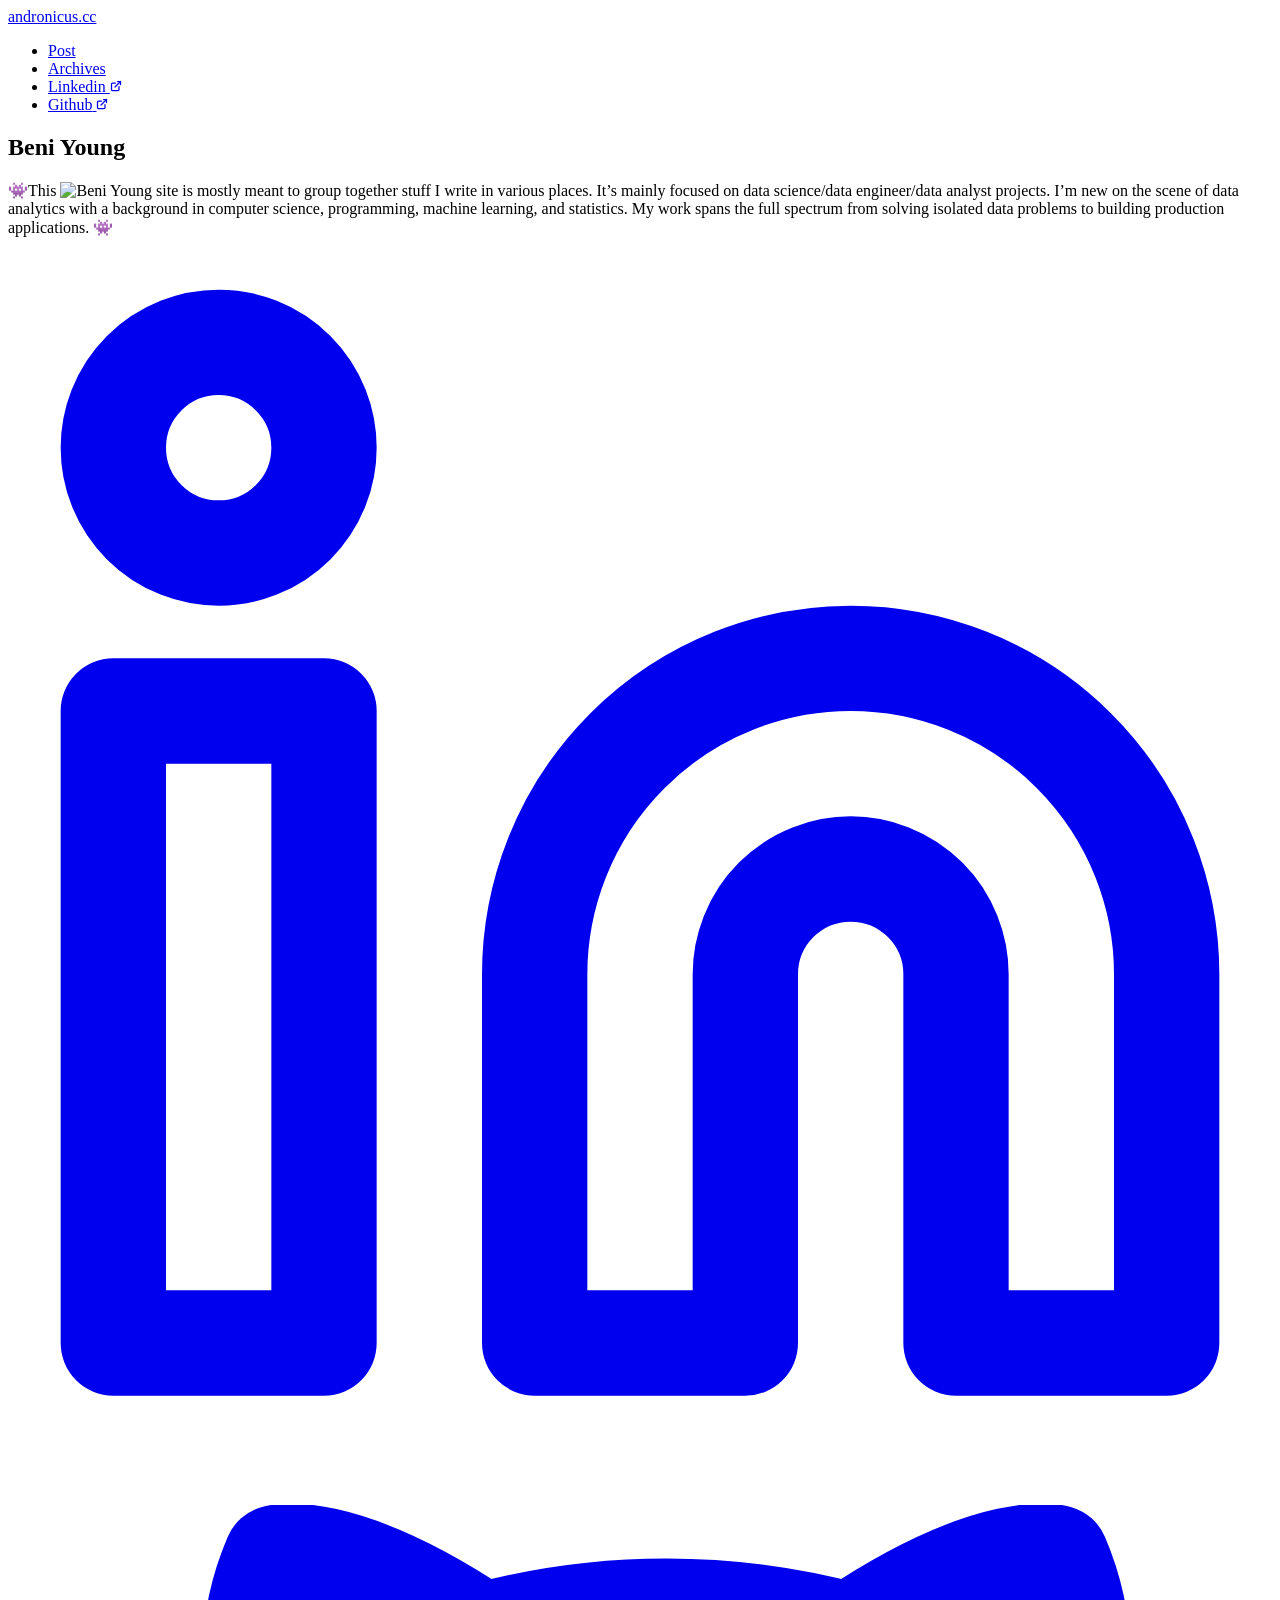
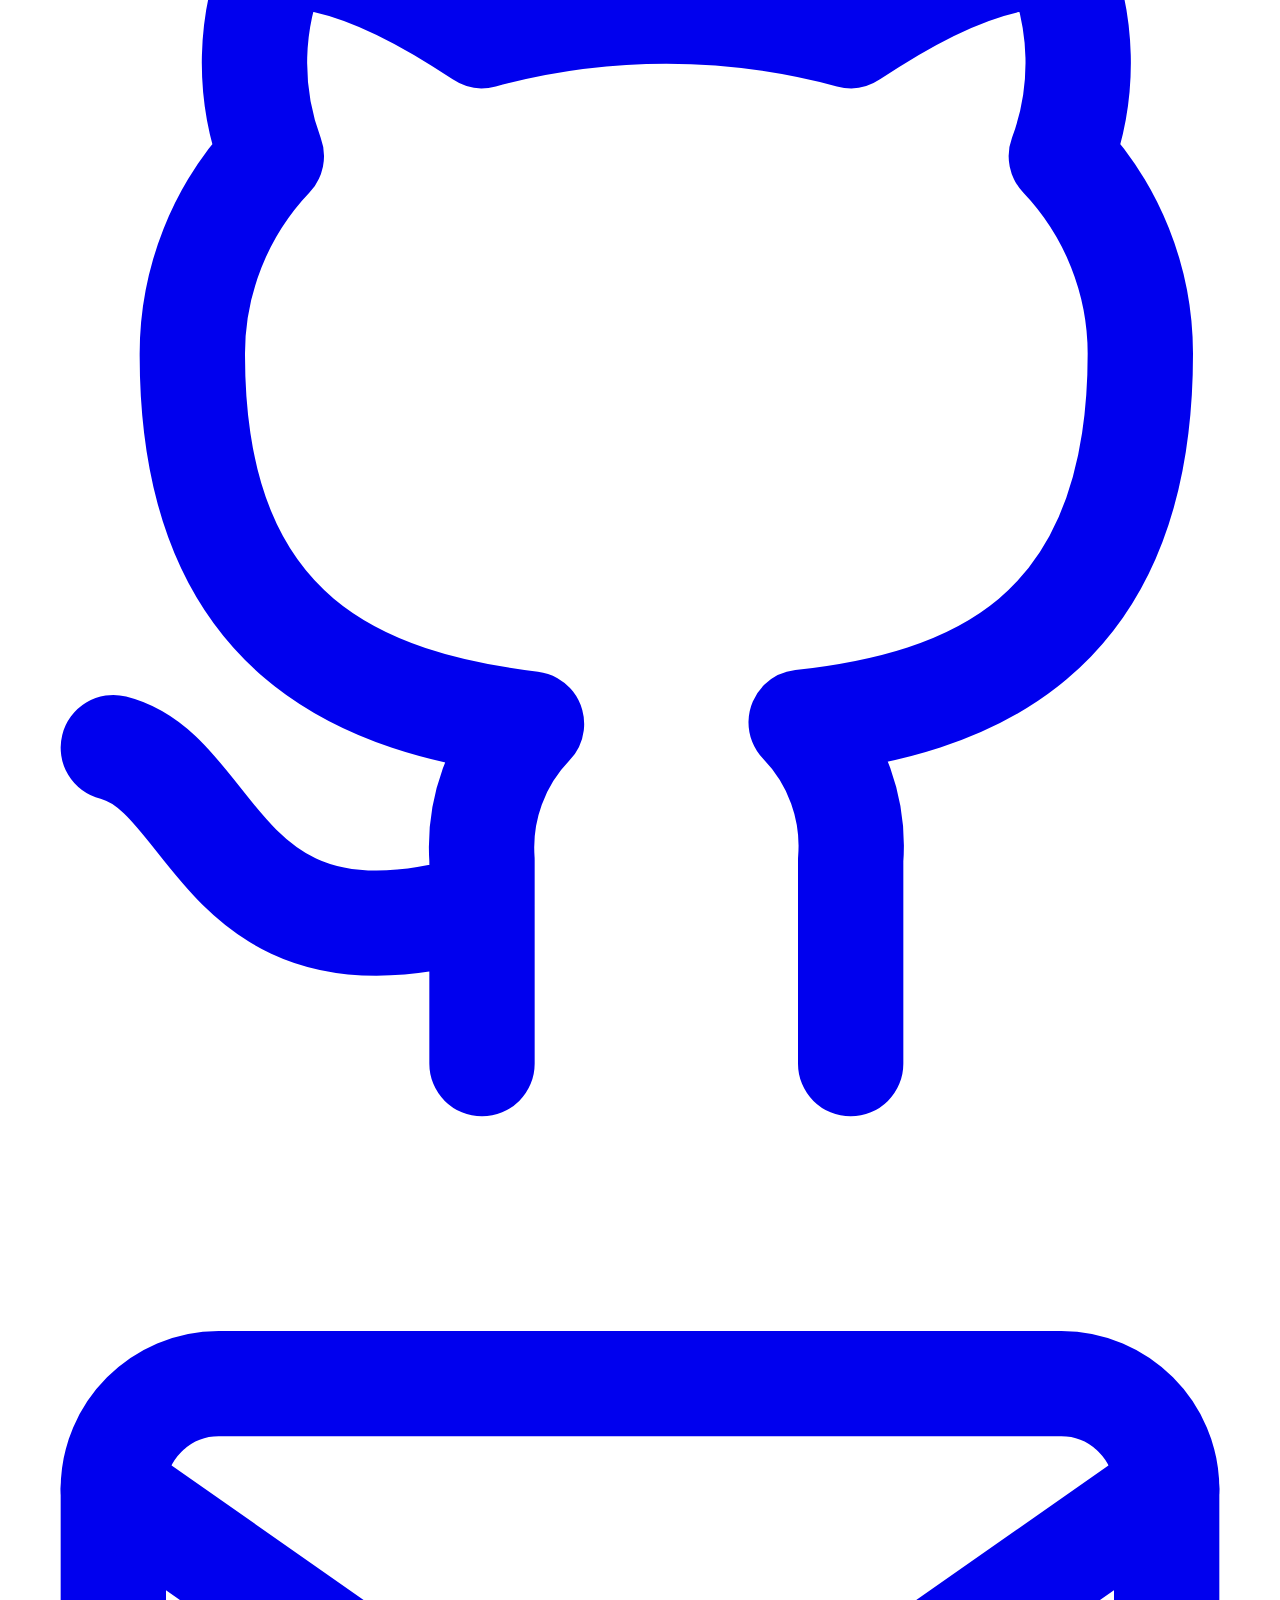
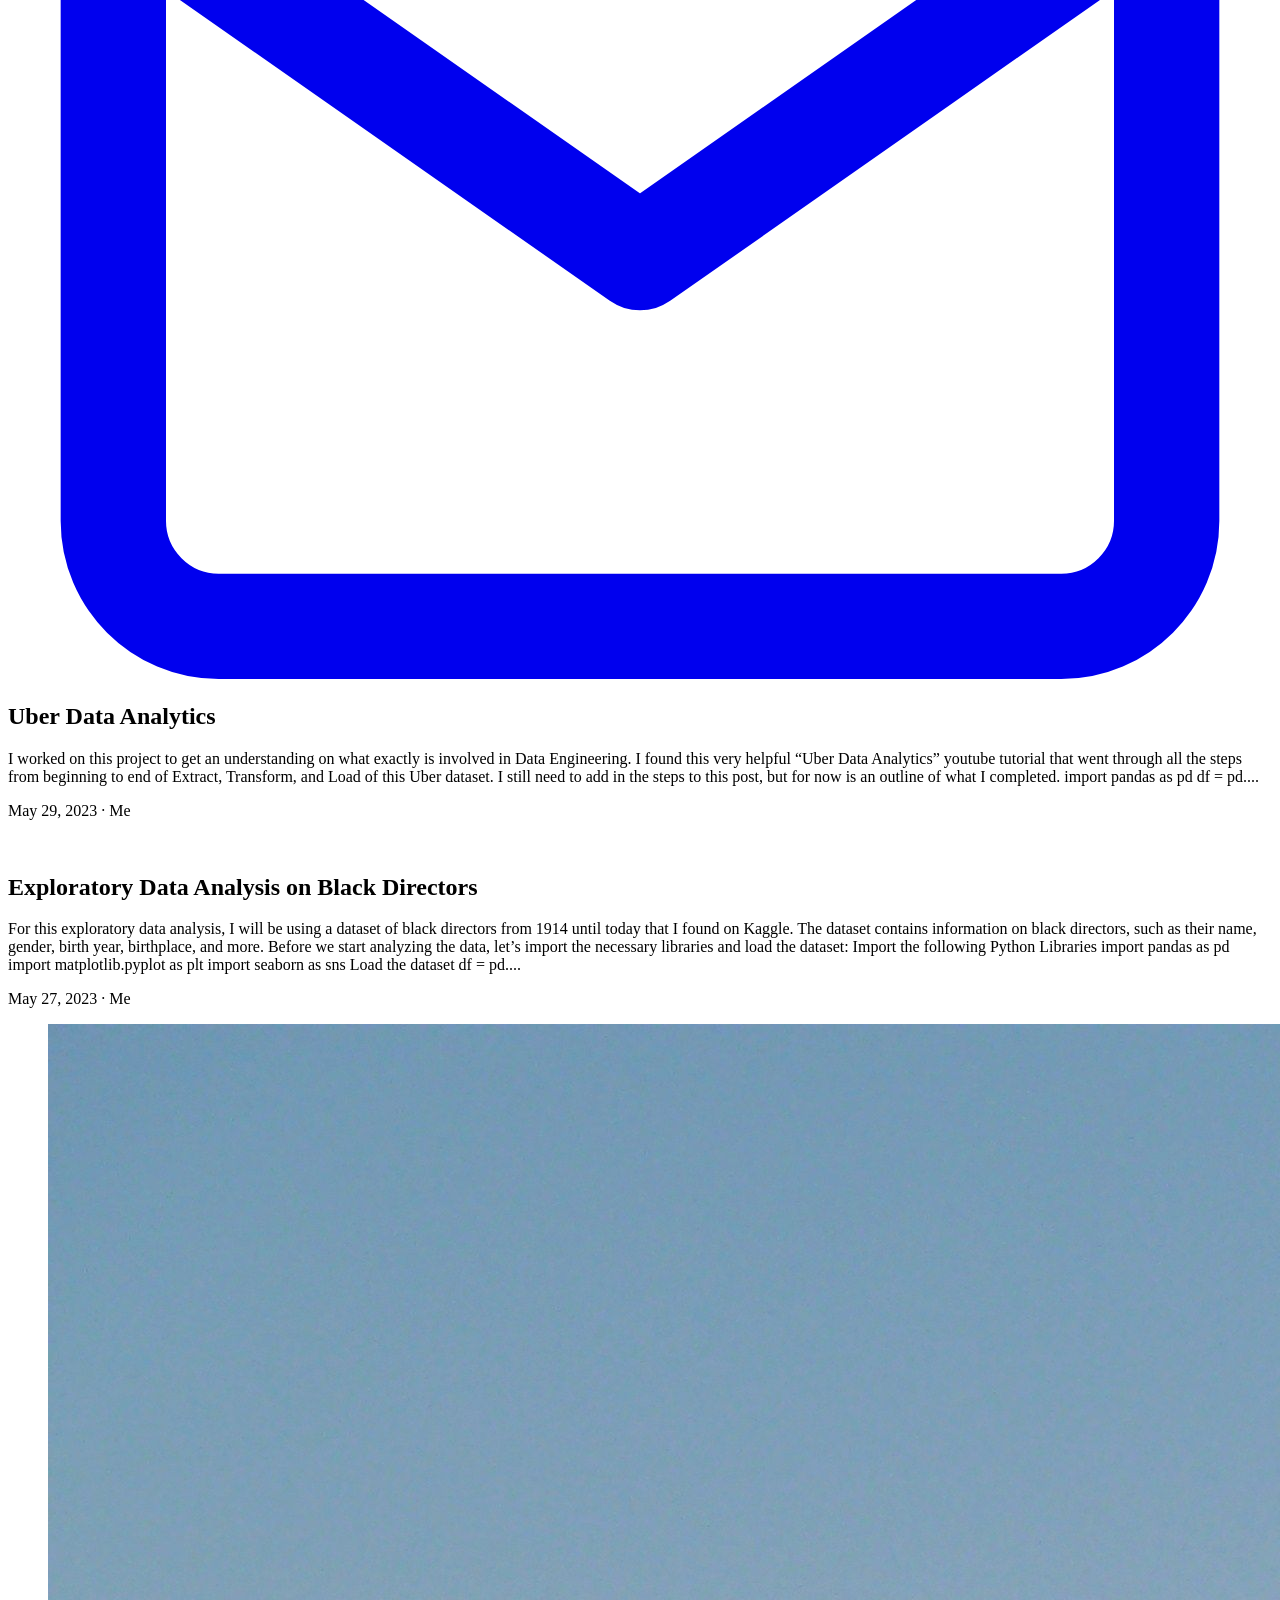
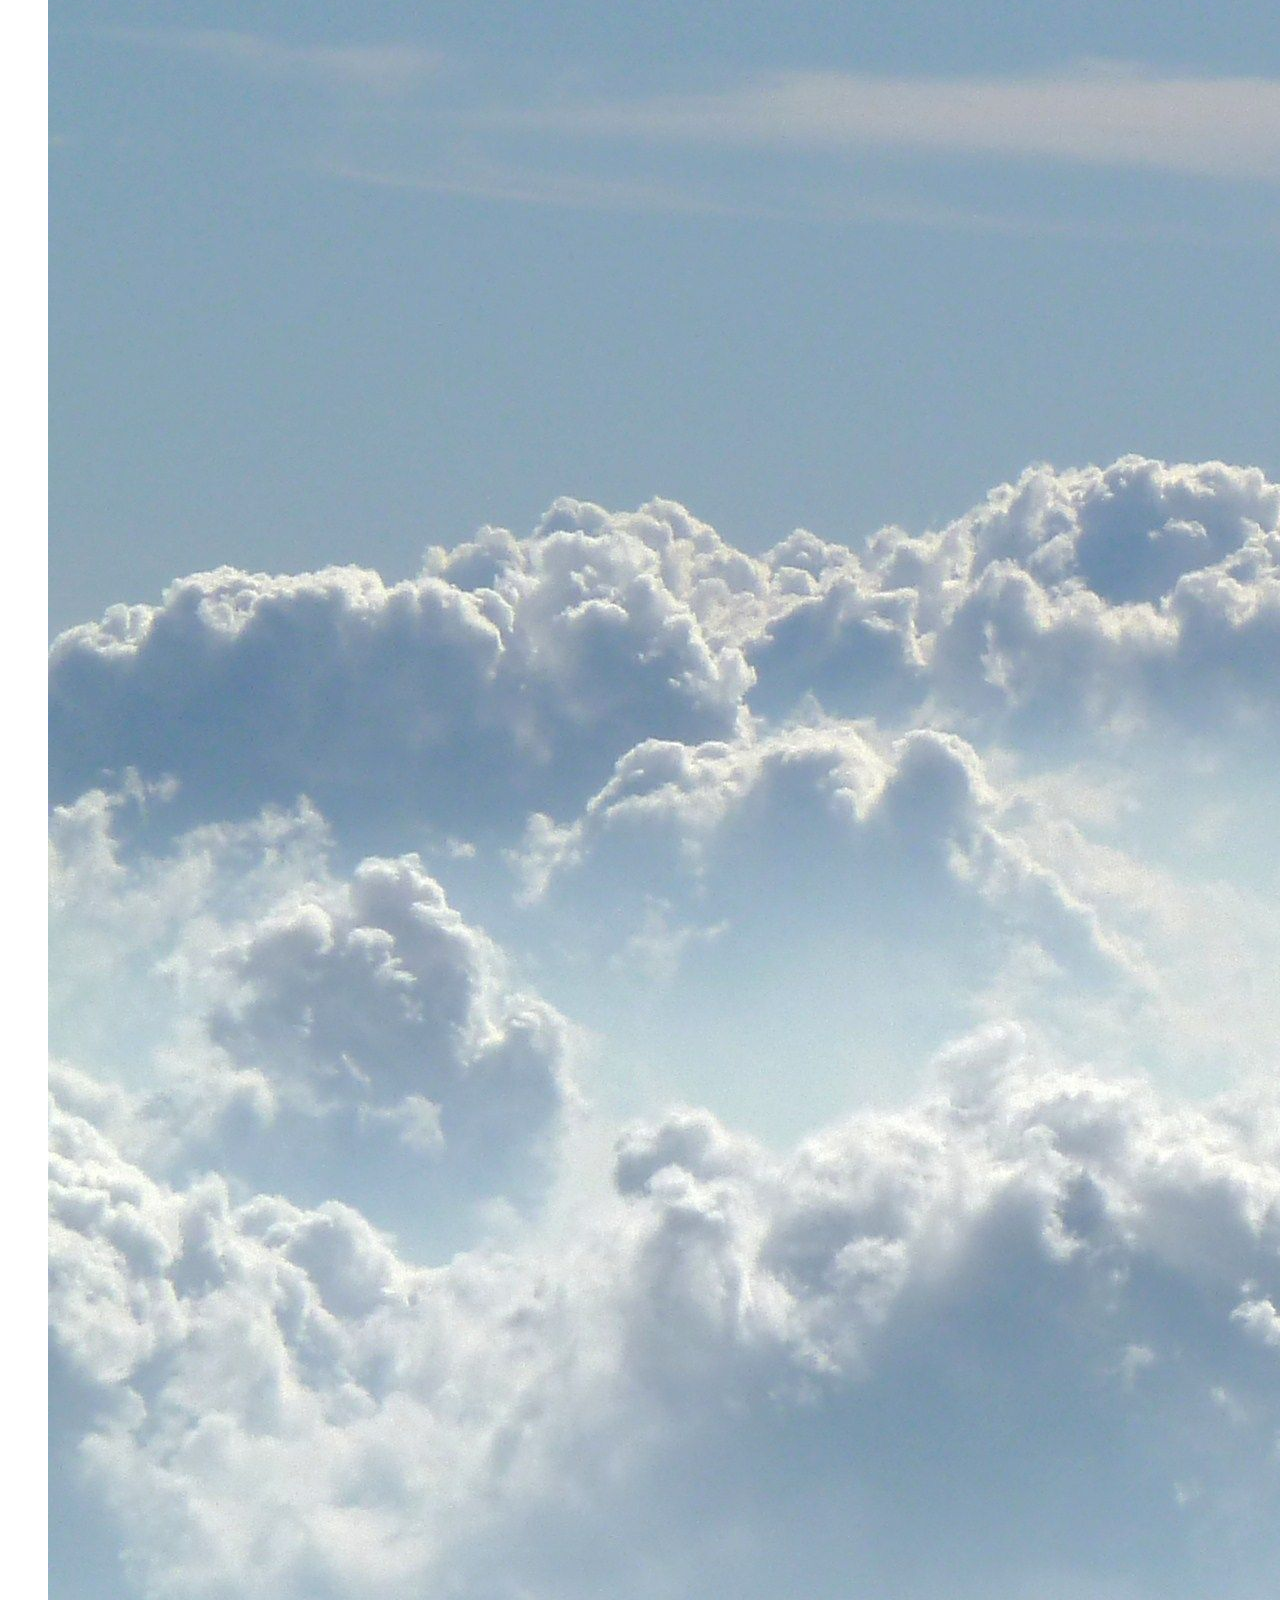
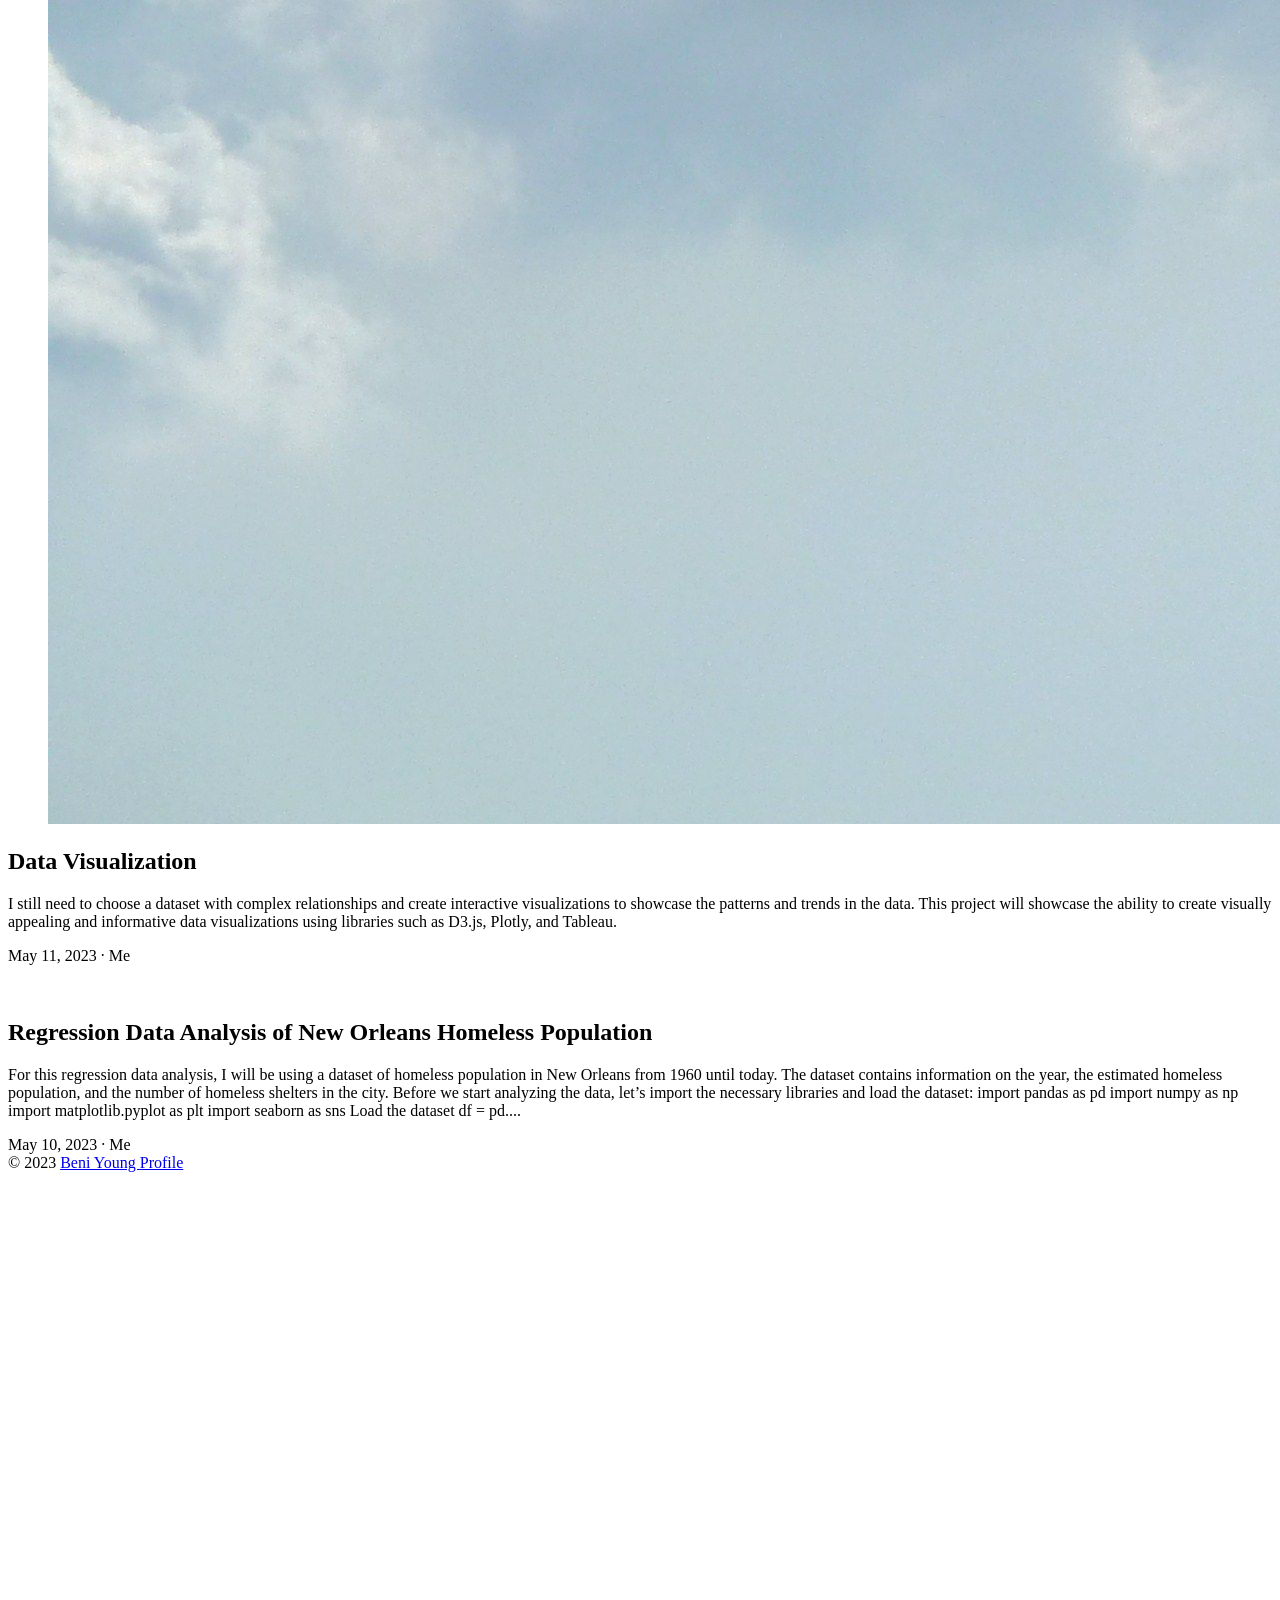
==== index.html @ 05f5d6a7 "Add files via upload" ====
<!doctype html><html lang=en dir=auto><head><meta name=generator content="Hugo 0.111.3"><meta charset=utf-8><meta http-equiv=x-ua-compatible content="IE=edge"><meta name=viewport content="width=device-width,initial-scale=1,shrink-to-fit=no"><meta name=robots content="index, follow"><title>Beni Young Profile</title><meta name=keywords content="Blog,Portfolio,Data Analytics,Data Engineer,Data Scientist"><meta name=description content="Beni Young Data Analyst Profile"><meta name=author content="Me"><link rel=canonical href=https://beni-young.github.io/Portfolio/><meta name=google-site-verification content="XYZabc"><meta name=yandex-verification content="XYZabc"><meta name=msvalidate.01 content="XYZabc"><link crossorigin=anonymous href=/Portfolio/assets/css/stylesheet.186a7cc9223a728f25d8508c6ff10093c719383ba5f3cd3db9652d49d533005c.css integrity="sha256-GGp8ySI6co8l2FCMb/EAk8cZODul8809uWUtSdUzAFw=" rel="preload stylesheet" as=style><link rel=icon href=https://beni-young.github.io/Portfolio/%3Clink%20/%20abs%20url%3E><link rel=icon type=image/png sizes=16x16 href=https://beni-young.github.io/Portfolio/%3Clink%20/%20abs%20url%3E><link rel=icon type=image/png sizes=32x32 href=https://beni-young.github.io/Portfolio/%3Clink%20/%20abs%20url%3E><link rel=apple-touch-icon href=https://beni-young.github.io/Portfolio/%3Clink%20/%20abs%20url%3E><link rel=mask-icon href=https://beni-young.github.io/Portfolio/%3Clink%20/%20abs%20url%3E><meta name=theme-color content="#2e2e33"><meta name=msapplication-TileColor content="#2e2e33"><link rel=alternate type=application/rss+xml href=https://beni-young.github.io/Portfolio/index.xml><noscript><style>#theme-toggle,.top-link{display:none}</style><style>@media(prefers-color-scheme:dark){:root{--theme:rgb(29, 30, 32);--entry:rgb(46, 46, 51);--primary:rgb(218, 218, 219);--secondary:rgb(155, 156, 157);--tertiary:rgb(65, 66, 68);--content:rgb(196, 196, 197);--hljs-bg:rgb(46, 46, 51);--code-bg:rgb(55, 56, 62);--border:rgb(51, 51, 51)}.list{background:var(--theme)}.list:not(.dark)::-webkit-scrollbar-track{background:0 0}.list:not(.dark)::-webkit-scrollbar-thumb{border-color:var(--theme)}}</style></noscript><script type=application/javascript>var doNotTrack=!1;doNotTrack||(function(e,t,n,s,o,i,a){e.GoogleAnalyticsObject=o,e[o]=e[o]||function(){(e[o].q=e[o].q||[]).push(arguments)},e[o].l=1*new Date,i=t.createElement(n),a=t.getElementsByTagName(n)[0],i.async=1,i.src=s,a.parentNode.insertBefore(i,a)}(window,document,"script","https://www.google-analytics.com/analytics.js","ga"),ga("create","UA-123-45","auto"),ga("send","pageview"))</script><meta property="og:title" content="Beni Young Profile"><meta property="og:description" content="Beni Young Data Analyst Profile"><meta property="og:type" content="website"><meta property="og:url" content="https://beni-young.github.io/Portfolio/"><meta property="og:image" content="https://beni-young.github.io/Portfolio/static/images/5095904.jpg"><meta property="og:site_name" content="Beni Young Profile"><meta name=twitter:card content="summary_large_image"><meta name=twitter:image content="https://beni-young.github.io/Portfolio/static/images/5095904.jpg"><meta name=twitter:title content="Beni Young Profile"><meta name=twitter:description content="Beni Young Data Analyst Profile"><script type=application/ld+json>{"@context":"https://schema.org","@type":"Organization","name":"Beni Young Profile","url":"https://beni-young.github.io/Portfolio/","description":"Beni Young Data Analyst Profile","thumbnailUrl":"https://beni-young.github.io/Portfolio/%3Clink%20/%20abs%20url%3E","sameAs":["https://www.linkedin.com/in/beni-young-0531a3235/","https://github.com/beni-young","mailto:beni.young [at] gmail.com"]}</script></head><body class=list id=top><script>window.matchMedia("(prefers-color-scheme: dark)").matches&&document.body.classList.add("dark")</script><header class=header><nav class=nav><div class=logo><a href=https://beni-young.github.io/Portfolio/ accesskey=h title="andronicus.cc (Alt + H)"><img src=https://beni-young.github.io/apple-touch-icon.png alt aria-label=logo height=35>andronicus.cc</a><div class=logo-switches></div></div><ul id=menu><li><a href=https://beni-young.github.io/Portfolio/posts/ title=Post><span>Post</span></a></li><li><a href=https://beni-young.github.io/Portfolio/archives/ title=Archives><span>Archives</span></a></li><li><a href=https://www.linkedin.com/in/beni-young-0531a3235/ title=Linkedin><span>Linkedin</span>&nbsp;<svg fill="none" shape-rendering="geometricPrecision" stroke="currentcolor" stroke-linecap="round" stroke-linejoin="round" stroke-width="2.5" viewBox="0 0 24 24" height="12" width="12"><path d="M18 13v6a2 2 0 01-2 2H5a2 2 0 01-2-2V8a2 2 0 012-2h6"/><path d="M15 3h6v6"/><path d="M10 14 21 3"/></svg></a></li><li><a href=https://github.com/beni-young title=Github><span>Github</span>&nbsp;<svg fill="none" shape-rendering="geometricPrecision" stroke="currentcolor" stroke-linecap="round" stroke-linejoin="round" stroke-width="2.5" viewBox="0 0 24 24" height="12" width="12"><path d="M18 13v6a2 2 0 01-2 2H5a2 2 0 01-2-2V8a2 2 0 012-2h6"/><path d="M15 3h6v6"/><path d="M10 14 21 3"/></svg></a></li></ul></nav></header><main class=main><article class="first-entry home-info"><header class=entry-header><h1>Beni Young</h1></header><div class=entry-content>👾This <img loading=lazy src=/.../images/tinywow_remove_bg_1358085.png#floatleft alt="Beni Young">
site is mostly meant to group together stuff I write in various places. It’s mainly focused on data science/data engineer/data analyst projects. I’m new on the scene of data analytics with a background in computer science, programming, machine learning, and statistics. My work spans the full spectrum from solving isolated data problems to building production applications. 👾</div><footer class=entry-footer><div class=social-icons><a href=https://www.linkedin.com/in/beni-young-0531a3235/ target=_blank rel="noopener noreferrer me" title=Linkedin><svg xmlns="http://www.w3.org/2000/svg" viewBox="0 0 24 24" fill="none" stroke="currentcolor" stroke-width="2" stroke-linecap="round" stroke-linejoin="round"><path d="M16 8a6 6 0 016 6v7h-4v-7a2 2 0 00-2-2 2 2 0 00-2 2v7h-4v-7a6 6 0 016-6z"/><rect x="2" y="9" width="4" height="12"/><circle cx="4" cy="4" r="2"/></svg></a><a href=https://github.com/beni-young target=_blank rel="noopener noreferrer me" title=Github><svg xmlns="http://www.w3.org/2000/svg" viewBox="0 0 24 24" fill="none" stroke="currentcolor" stroke-width="2" stroke-linecap="round" stroke-linejoin="round"><path d="M9 19c-5 1.5-5-2.5-7-3m14 6v-3.87a3.37 3.37.0 00-.94-2.61c3.14-.35 6.44-1.54 6.44-7A5.44 5.44.0 0020 4.77 5.07 5.07.0 0019.91 1S18.73.65 16 2.48a13.38 13.38.0 00-7 0C6.27.65 5.09 1 5.09 1A5.07 5.07.0 005 4.77 5.44 5.44.0 003.5 8.55c0 5.42 3.3 6.61 6.44 7A3.37 3.37.0 009 18.13V22"/></svg></a><a href=mailto:beni.young%20[at]%20gmail.com target=_blank rel="noopener noreferrer me" title=Email><svg xmlns="http://www.w3.org/2000/svg" viewBox="0 0 24 21" fill="none" stroke="currentcolor" stroke-width="2" stroke-linecap="round" stroke-linejoin="round"><path d="M4 4h16c1.1.0 2 .9 2 2v12c0 1.1-.9 2-2 2H4c-1.1.0-2-.9-2-2V6c0-1.1.9-2 2-2z"/><polyline points="22,6 12,13 2,6"/></svg></a></div></footer></article><article class=post-entry><header class=entry-header><h2>Uber Data Analytics</h2></header><div class=entry-content><p>I worked on this project to get an understanding on what exactly is involved in Data Engineering. I found this very helpful “Uber Data Analytics” youtube tutorial that went through all the steps from beginning to end of Extract, Transform, and Load of this Uber dataset. I still need to add in the steps to this post, but for now is an outline of what I completed.
import pandas as pd df = pd....</p></div><footer class=entry-footer><span title='2023-05-29 11:58:08 -0400 -0400'>May 29, 2023</span>&nbsp;·&nbsp;Me</footer><a class=entry-link aria-label="post link to Uber Data Analytics" href=https://beni-young.github.io/Portfolio/posts/uber-data-analytics/></a></article><article class=post-entry><figure class=entry-cover><img loading=lazy src=https://beni-young.github.io/Portfolio/images/5AAZ56276FF3ZOBLEAVA4DA6PQ.webp alt></figure><header class=entry-header><h2>Exploratory Data Analysis on Black Directors</h2></header><div class=entry-content><p>For this exploratory data analysis, I will be using a dataset of black directors from 1914 until today that I found on Kaggle. The dataset contains information on black directors, such as their name, gender, birth year, birthplace, and more. Before we start analyzing the data, let’s import the necessary libraries and load the dataset:
Import the following Python Libraries import pandas as pd import matplotlib.pyplot as plt import seaborn as sns Load the dataset df = pd....</p></div><footer class=entry-footer><span title='2023-05-27 10:58:08 -0400 -0400'>May 27, 2023</span>&nbsp;·&nbsp;Me</footer><a class=entry-link aria-label="post link to Exploratory Data Analysis on Black Directors" href=https://beni-young.github.io/Portfolio/posts/project-1/></a></article><article class=post-entry><figure class=entry-cover><img loading=lazy src=https://beni-young.github.io/images/clouds_h3.jpg alt></figure><header class=entry-header><h2>Data Visualization</h2></header><div class=entry-content><p>I still need to choose a dataset with complex relationships and create interactive visualizations to showcase the patterns and trends in the data. This project will showcase the ability to create visually appealing and informative data visualizations using libraries such as D3.js, Plotly, and Tableau.</p></div><footer class=entry-footer><span title='2023-05-11 11:13:32 -0400 -0400'>May 11, 2023</span>&nbsp;·&nbsp;Me</footer><a class=entry-link aria-label="post link to Data Visualization" href=https://beni-young.github.io/Portfolio/posts/project-3/></a></article><article class=post-entry><figure class=entry-cover><img loading=lazy src=https://beni-young.github.io/Portfolio/images/22158864631_8f5ec40372_k.jpg alt></figure><header class=entry-header><h2>Regression Data Analysis of New Orleans Homeless Population</h2></header><div class=entry-content><p>For this regression data analysis, I will be using a dataset of homeless population in New Orleans from 1960 until today. The dataset contains information on the year, the estimated homeless population, and the number of homeless shelters in the city. Before we start analyzing the data, let’s import the necessary libraries and load the dataset:
import pandas as pd import numpy as np import matplotlib.pyplot as plt import seaborn as sns Load the dataset df = pd....</p></div><footer class=entry-footer><span title='2023-05-10 11:00:59 -0400 -0400'>May 10, 2023</span>&nbsp;·&nbsp;Me</footer><a class=entry-link aria-label="post link to Regression Data Analysis of New Orleans Homeless Population" href=https://beni-young.github.io/Portfolio/posts/project-2/></a></article></main><footer class=footer><span>&copy; 2023 <a href=https://beni-young.github.io/Portfolio/>Beni Young Profile</a></span></footer><a href=#top aria-label="go to top" title="Go to Top (Alt + G)" class=top-link id=top-link accesskey=g><svg xmlns="http://www.w3.org/2000/svg" viewBox="0 0 12 6" fill="currentcolor"><path d="M12 6H0l6-6z"/></svg></a><script>let menu=document.getElementById("menu");menu&&(menu.scrollLeft=localStorage.getItem("menu-scroll-position"),menu.onscroll=function(){localStorage.setItem("menu-scroll-position",menu.scrollLeft)}),document.querySelectorAll('a[href^="#"]').forEach(e=>{e.addEventListener("click",function(e){e.preventDefault();var t=this.getAttribute("href").substr(1);window.matchMedia("(prefers-reduced-motion: reduce)").matches?document.querySelector(`[id='${decodeURIComponent(t)}']`).scrollIntoView():document.querySelector(`[id='${decodeURIComponent(t)}']`).scrollIntoView({behavior:"smooth"}),t==="top"?history.replaceState(null,null," "):history.pushState(null,null,`#${t}`)})})</script><script>var mybutton=document.getElementById("top-link");window.onscroll=function(){document.body.scrollTop>800||document.documentElement.scrollTop>800?(mybutton.style.visibility="visible",mybutton.style.opacity="1"):(mybutton.style.visibility="hidden",mybutton.style.opacity="0")}</script></body></html>
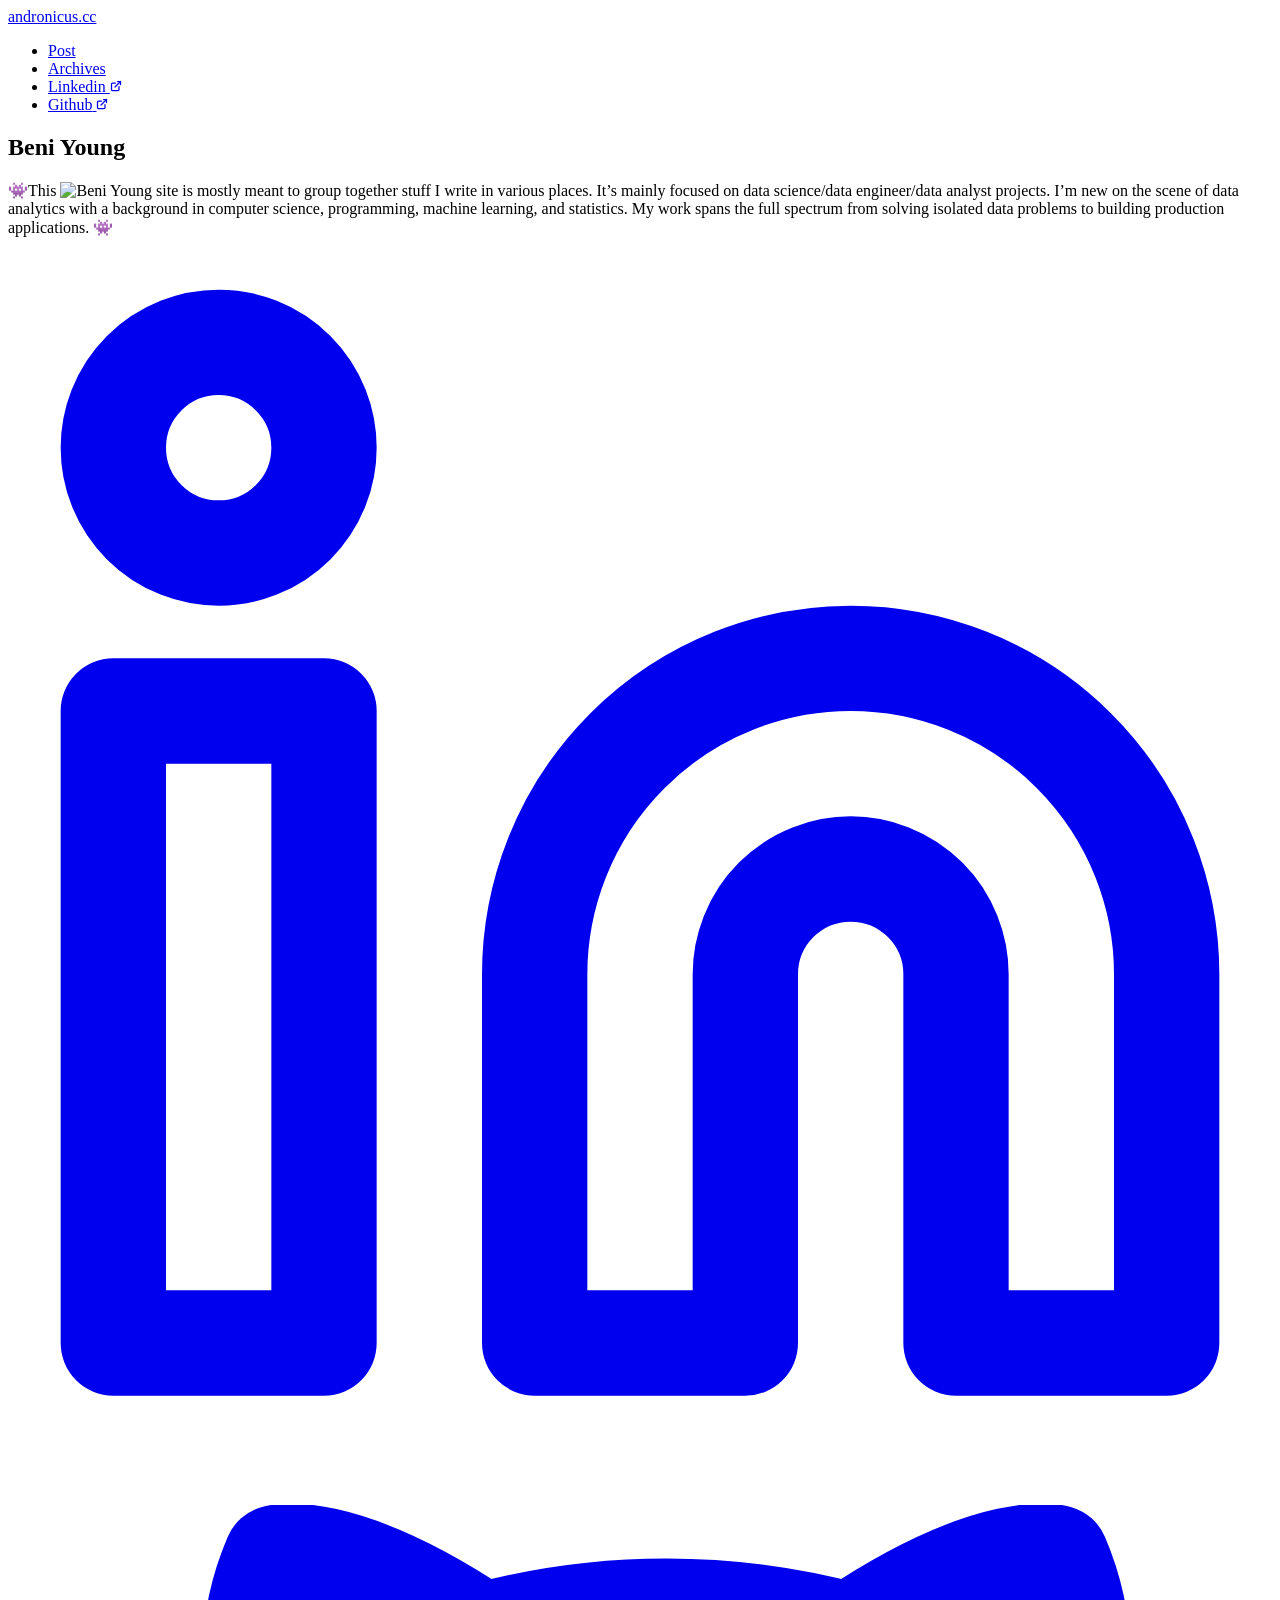
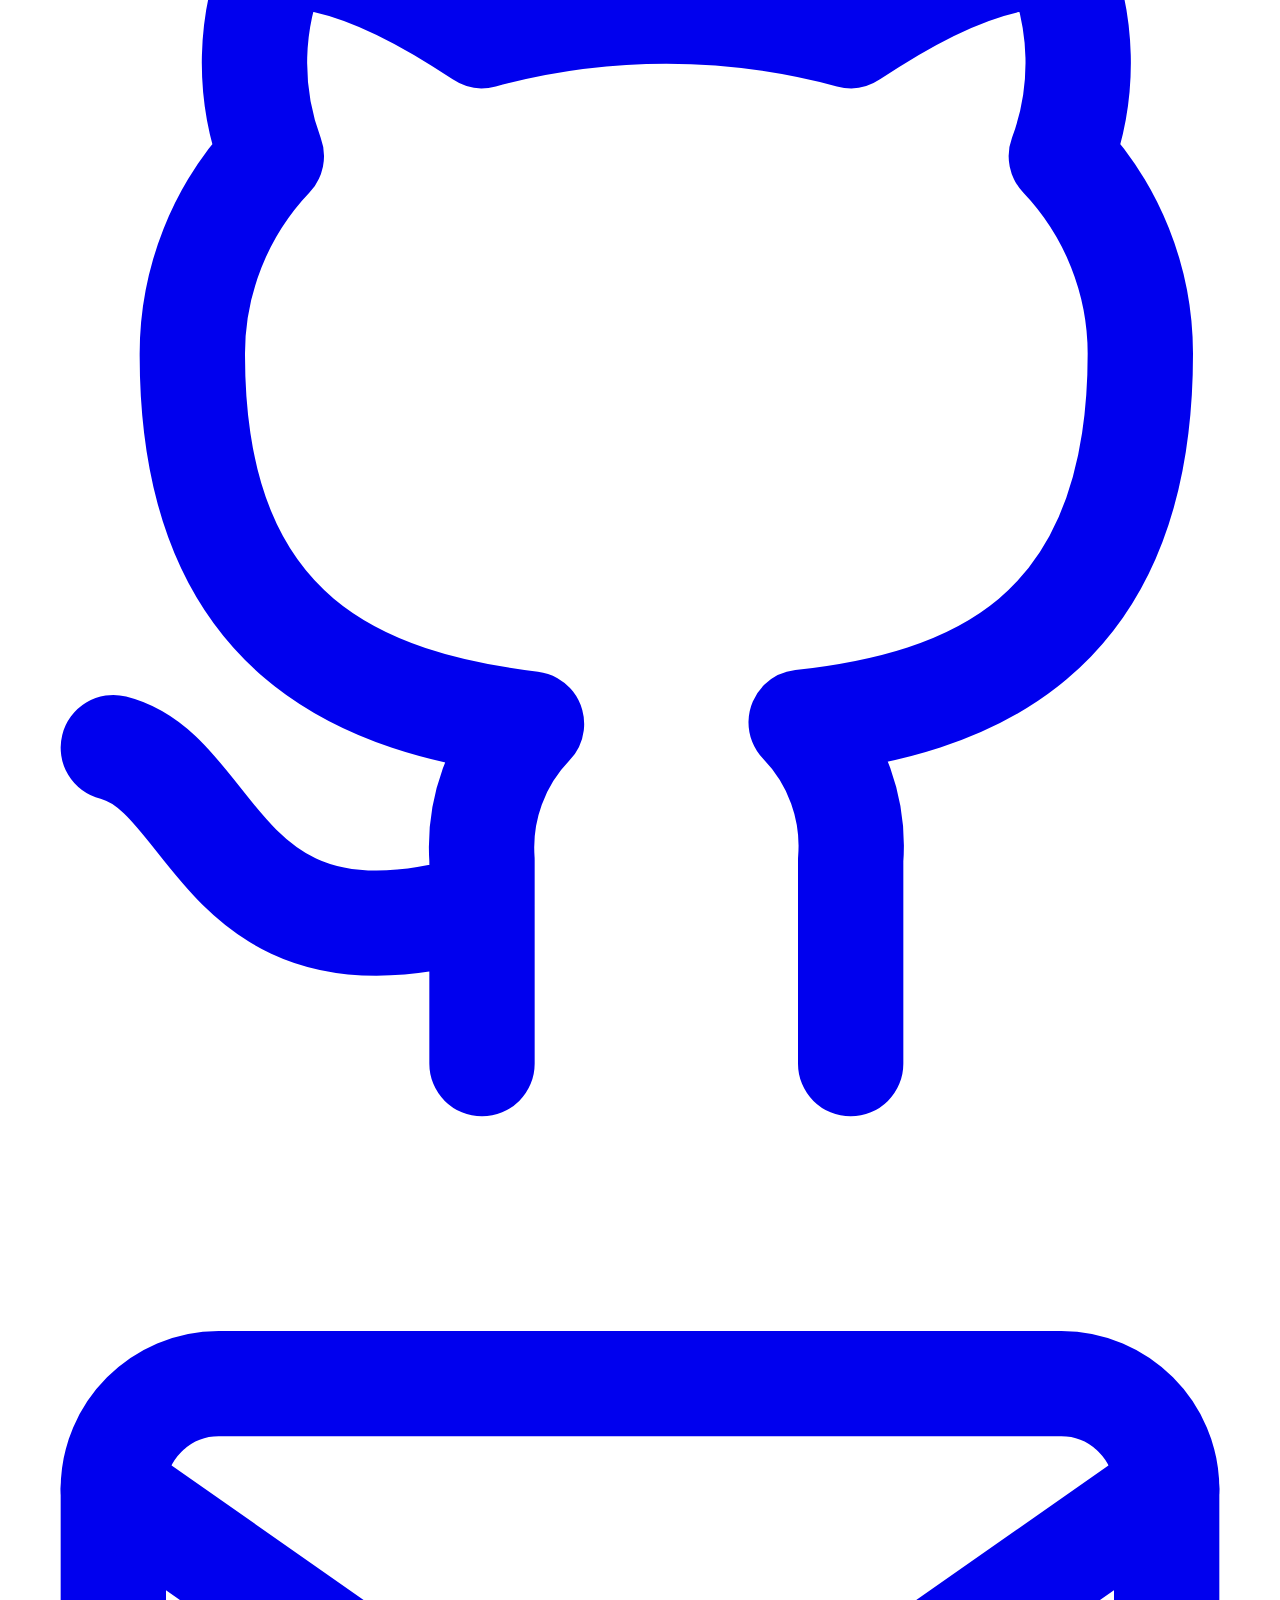
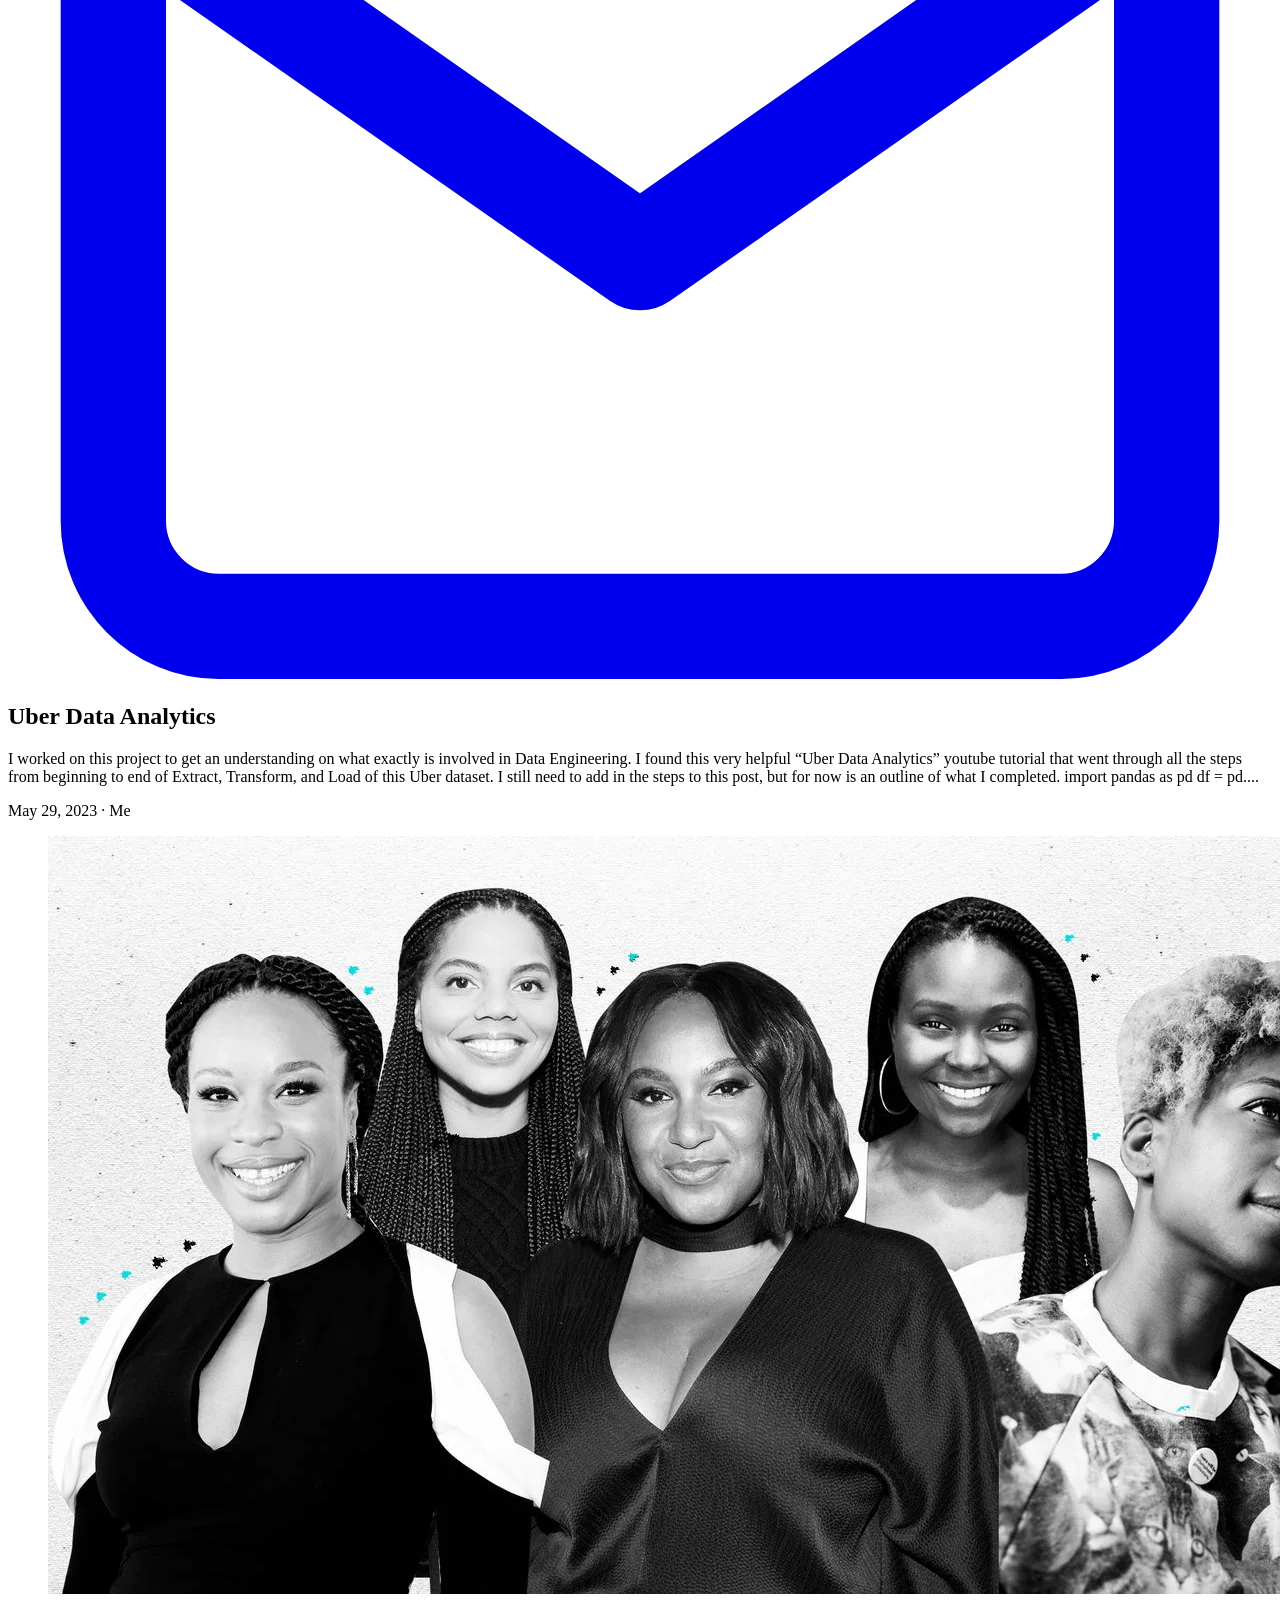
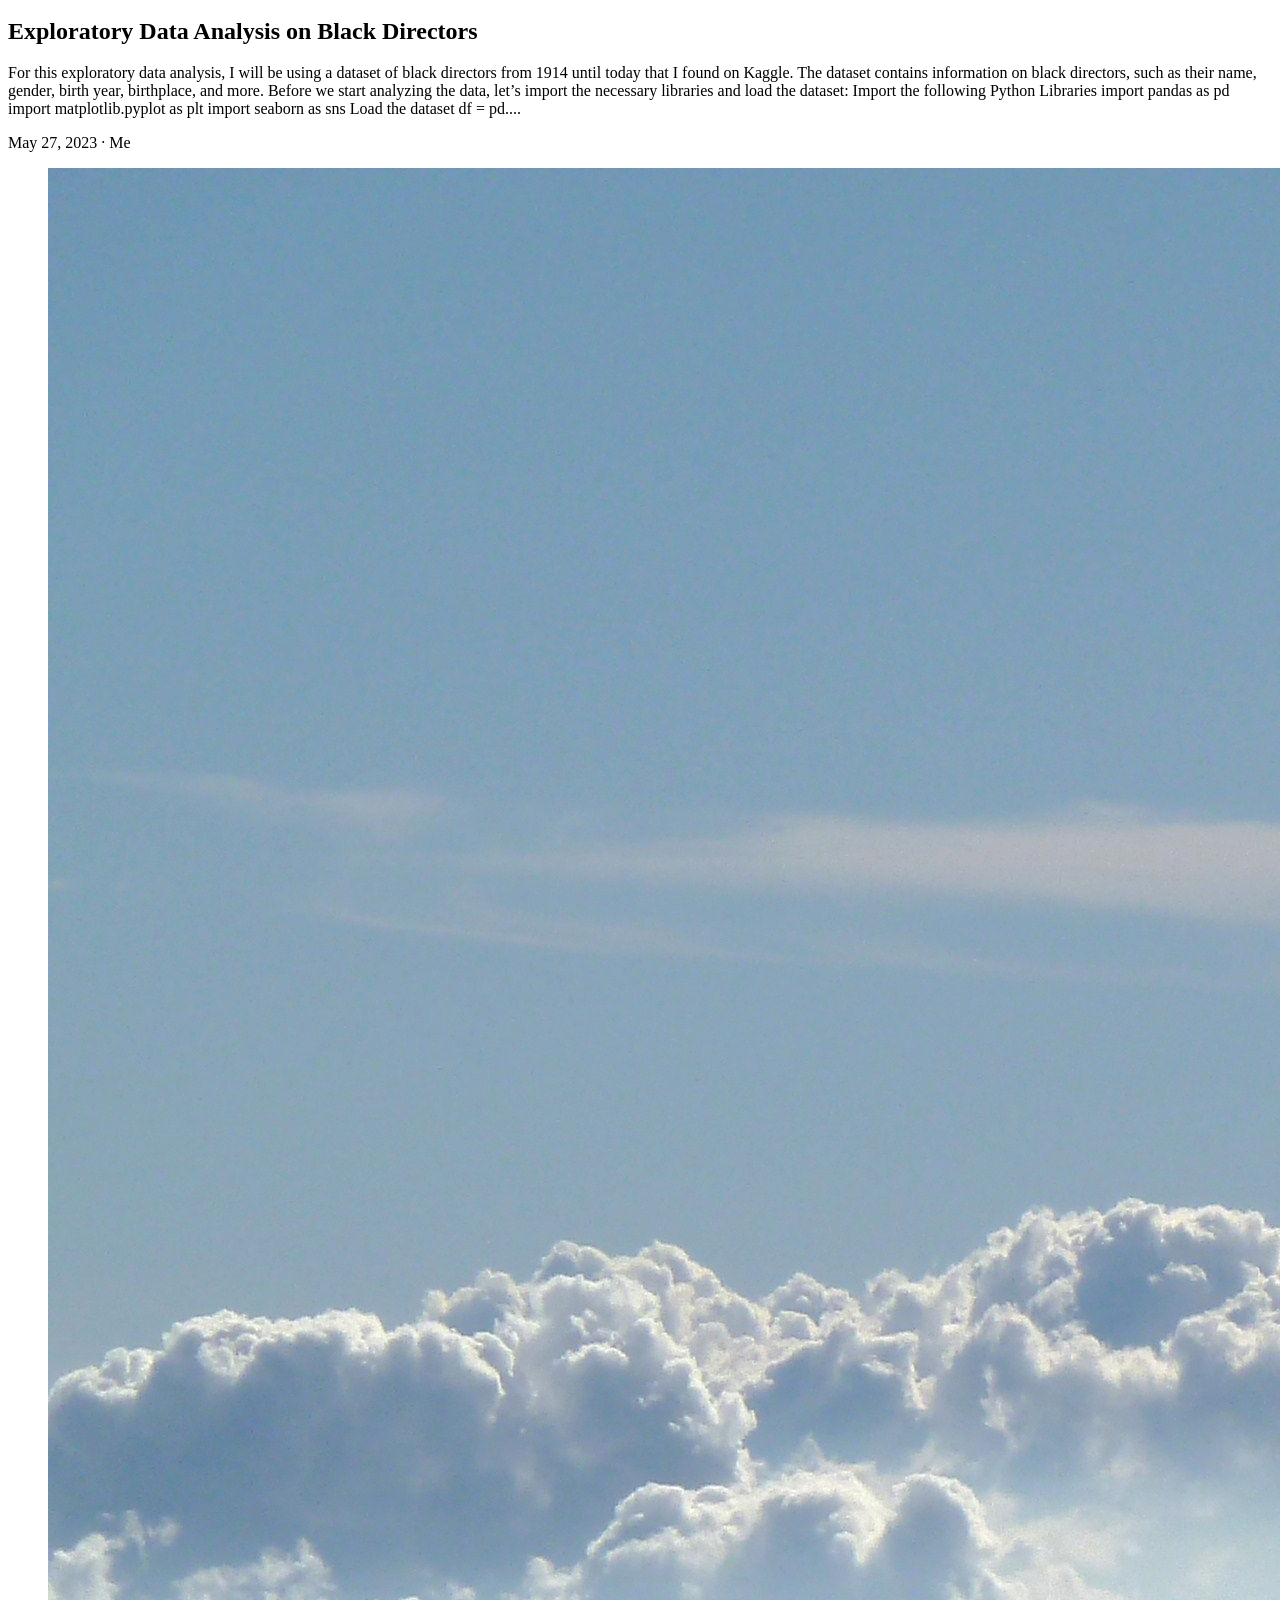
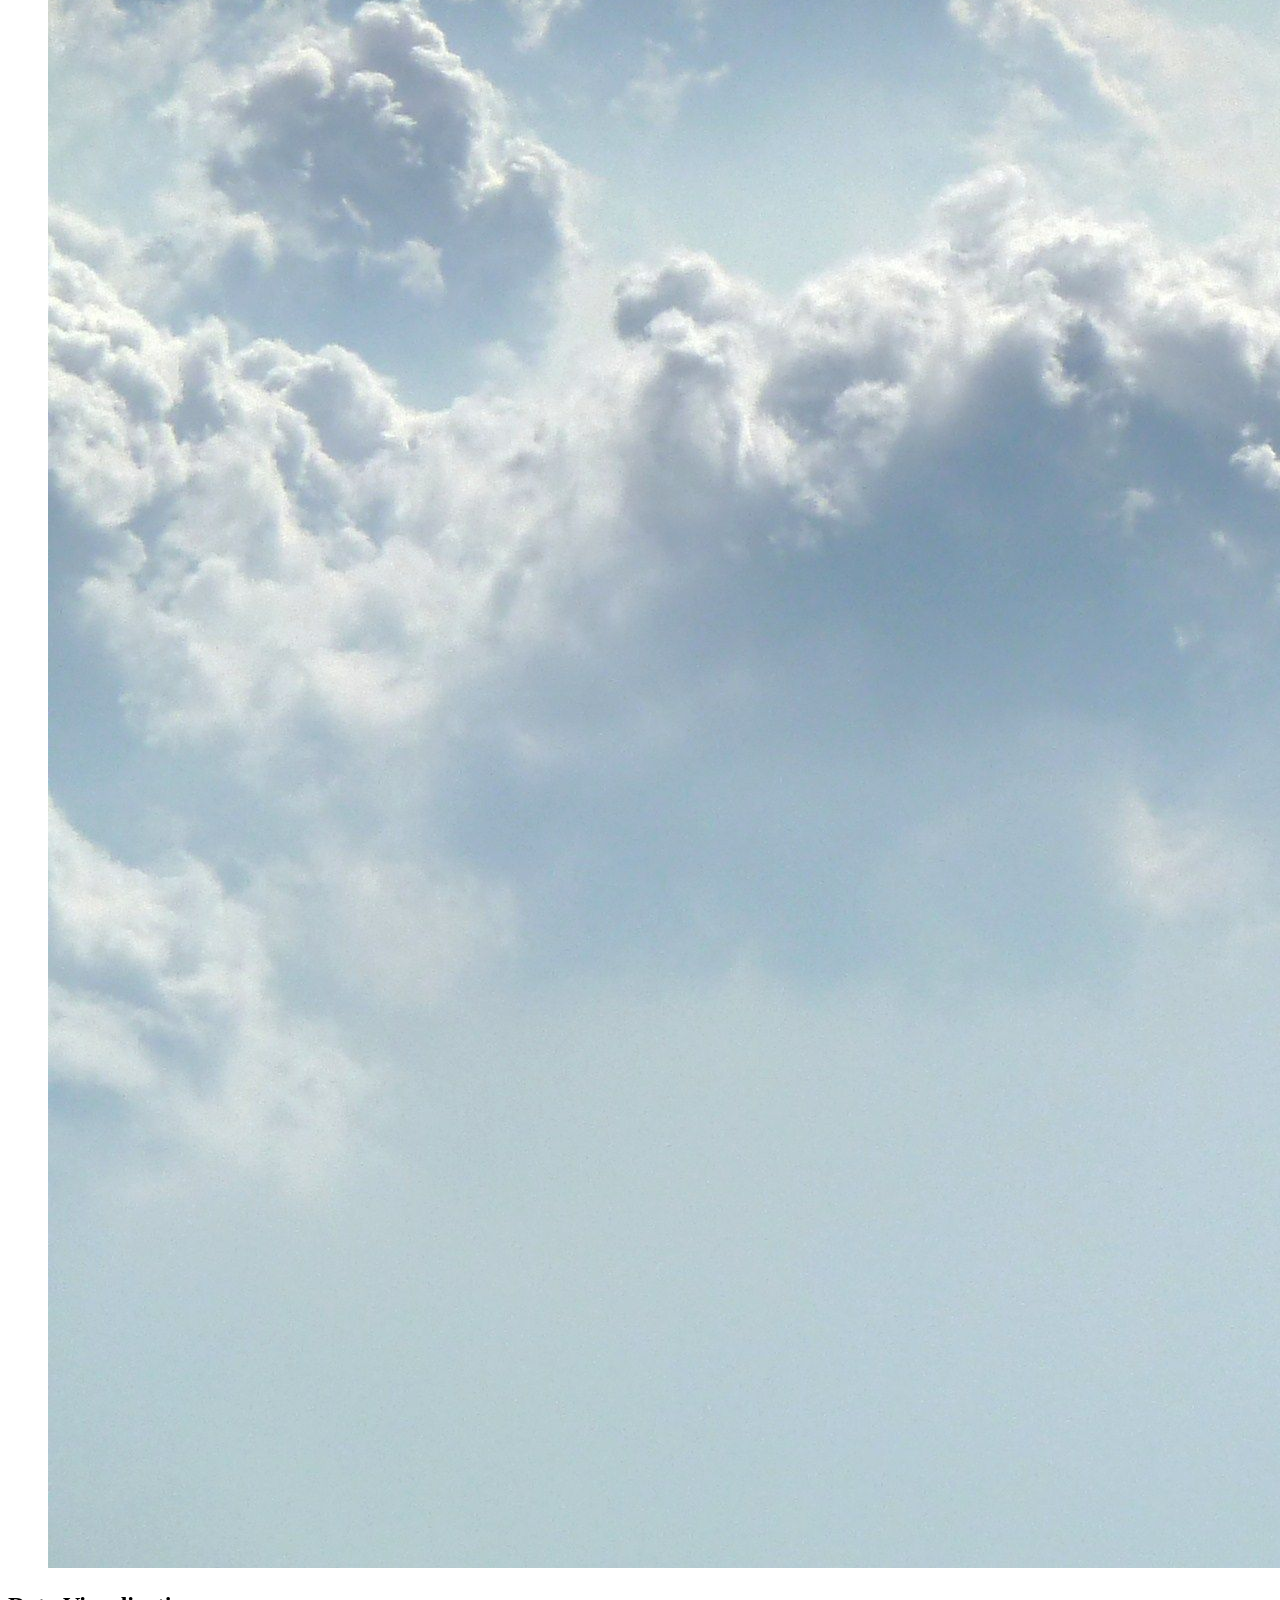
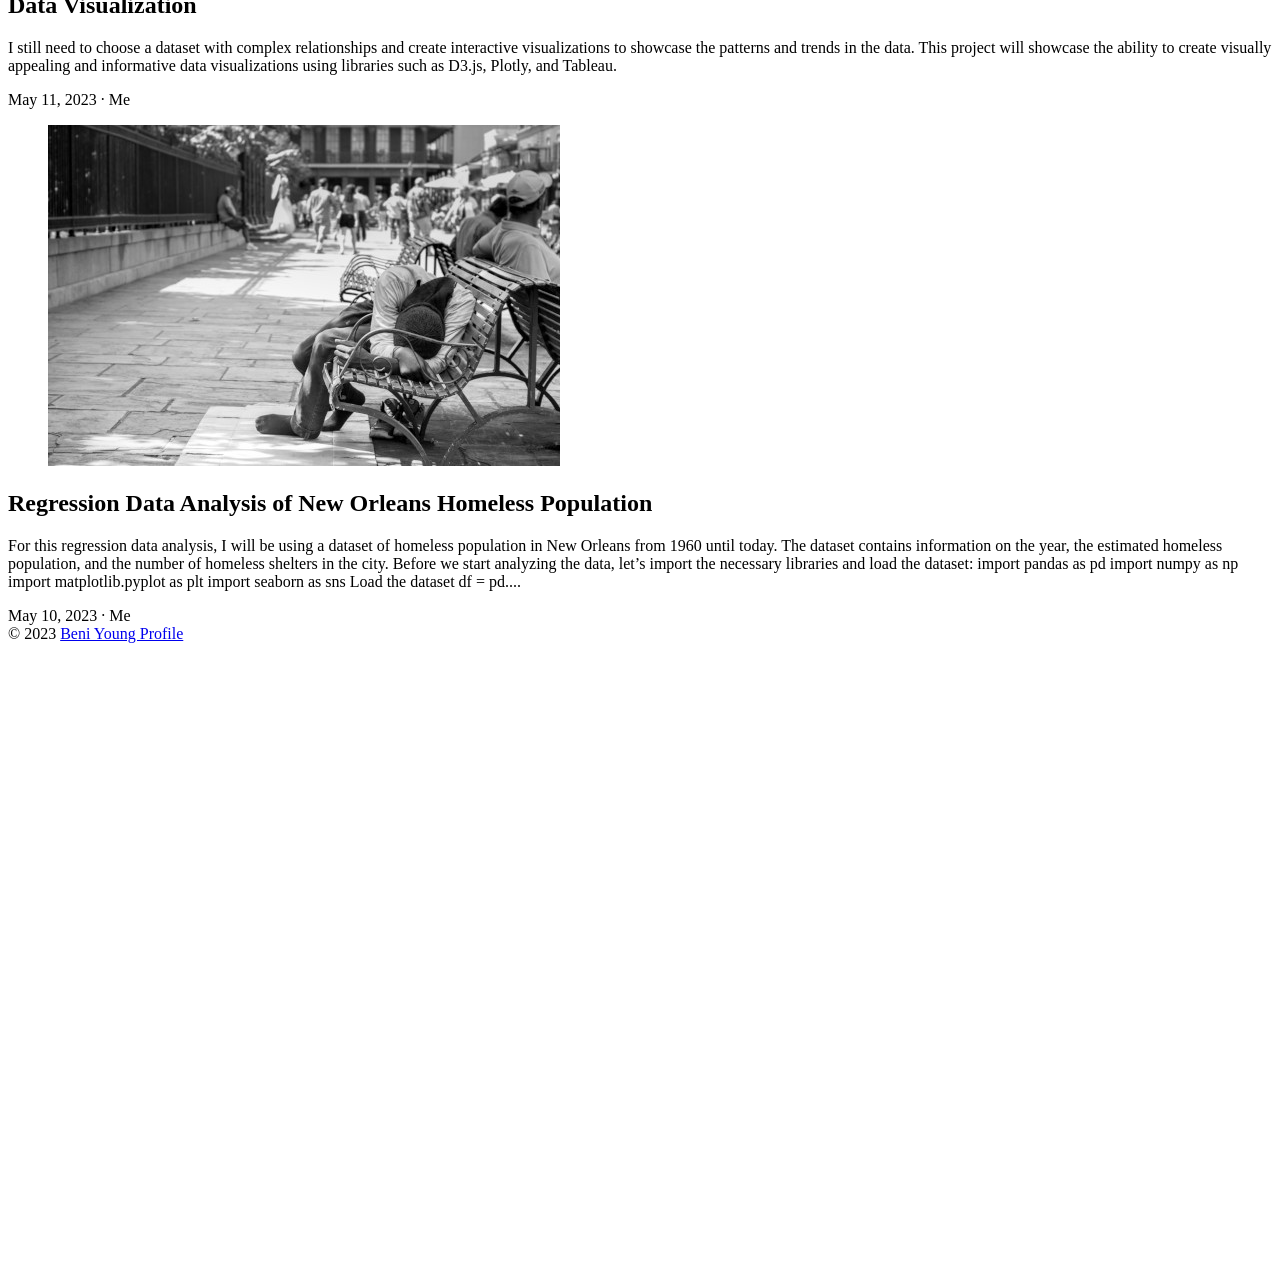
==== commit 061bce27: "Add files via upload" ====
--- a/index.html
+++ b/index.html
@@ -1,5 +1,5 @@
-<!doctype html><html lang=en dir=auto><head><meta name=generator content="Hugo 0.111.3"><meta charset=utf-8><meta http-equiv=x-ua-compatible content="IE=edge"><meta name=viewport content="width=device-width,initial-scale=1,shrink-to-fit=no"><meta name=robots content="index, follow"><title>Beni Young Profile</title><meta name=keywords content="Blog,Portfolio,Data Analytics,Data Engineer,Data Scientist"><meta name=description content="Beni Young Data Analyst Profile"><meta name=author content="Me"><link rel=canonical href=https://beni-young.github.io/Portfolio/><meta name=google-site-verification content="XYZabc"><meta name=yandex-verification content="XYZabc"><meta name=msvalidate.01 content="XYZabc"><link crossorigin=anonymous href=/Portfolio/assets/css/stylesheet.186a7cc9223a728f25d8508c6ff10093c719383ba5f3cd3db9652d49d533005c.css integrity="sha256-GGp8ySI6co8l2FCMb/EAk8cZODul8809uWUtSdUzAFw=" rel="preload stylesheet" as=style><link rel=icon href=https://beni-young.github.io/Portfolio/%3Clink%20/%20abs%20url%3E><link rel=icon type=image/png sizes=16x16 href=https://beni-young.github.io/Portfolio/%3Clink%20/%20abs%20url%3E><link rel=icon type=image/png sizes=32x32 href=https://beni-young.github.io/Portfolio/%3Clink%20/%20abs%20url%3E><link rel=apple-touch-icon href=https://beni-young.github.io/Portfolio/%3Clink%20/%20abs%20url%3E><link rel=mask-icon href=https://beni-young.github.io/Portfolio/%3Clink%20/%20abs%20url%3E><meta name=theme-color content="#2e2e33"><meta name=msapplication-TileColor content="#2e2e33"><link rel=alternate type=application/rss+xml href=https://beni-young.github.io/Portfolio/index.xml><noscript><style>#theme-toggle,.top-link{display:none}</style><style>@media(prefers-color-scheme:dark){:root{--theme:rgb(29, 30, 32);--entry:rgb(46, 46, 51);--primary:rgb(218, 218, 219);--secondary:rgb(155, 156, 157);--tertiary:rgb(65, 66, 68);--content:rgb(196, 196, 197);--hljs-bg:rgb(46, 46, 51);--code-bg:rgb(55, 56, 62);--border:rgb(51, 51, 51)}.list{background:var(--theme)}.list:not(.dark)::-webkit-scrollbar-track{background:0 0}.list:not(.dark)::-webkit-scrollbar-thumb{border-color:var(--theme)}}</style></noscript><script type=application/javascript>var doNotTrack=!1;doNotTrack||(function(e,t,n,s,o,i,a){e.GoogleAnalyticsObject=o,e[o]=e[o]||function(){(e[o].q=e[o].q||[]).push(arguments)},e[o].l=1*new Date,i=t.createElement(n),a=t.getElementsByTagName(n)[0],i.async=1,i.src=s,a.parentNode.insertBefore(i,a)}(window,document,"script","https://www.google-analytics.com/analytics.js","ga"),ga("create","UA-123-45","auto"),ga("send","pageview"))</script><meta property="og:title" content="Beni Young Profile"><meta property="og:description" content="Beni Young Data Analyst Profile"><meta property="og:type" content="website"><meta property="og:url" content="https://beni-young.github.io/Portfolio/"><meta property="og:image" content="https://beni-young.github.io/Portfolio/static/images/5095904.jpg"><meta property="og:site_name" content="Beni Young Profile"><meta name=twitter:card content="summary_large_image"><meta name=twitter:image content="https://beni-young.github.io/Portfolio/static/images/5095904.jpg"><meta name=twitter:title content="Beni Young Profile"><meta name=twitter:description content="Beni Young Data Analyst Profile"><script type=application/ld+json>{"@context":"https://schema.org","@type":"Organization","name":"Beni Young Profile","url":"https://beni-young.github.io/Portfolio/","description":"Beni Young Data Analyst Profile","thumbnailUrl":"https://beni-young.github.io/Portfolio/%3Clink%20/%20abs%20url%3E","sameAs":["https://www.linkedin.com/in/beni-young-0531a3235/","https://github.com/beni-young","mailto:beni.young [at] gmail.com"]}</script></head><body class=list id=top><script>window.matchMedia("(prefers-color-scheme: dark)").matches&&document.body.classList.add("dark")</script><header class=header><nav class=nav><div class=logo><a href=https://beni-young.github.io/Portfolio/ accesskey=h title="andronicus.cc (Alt + H)"><img src=https://beni-young.github.io/apple-touch-icon.png alt aria-label=logo height=35>andronicus.cc</a><div class=logo-switches></div></div><ul id=menu><li><a href=https://beni-young.github.io/Portfolio/posts/ title=Post><span>Post</span></a></li><li><a href=https://beni-young.github.io/Portfolio/archives/ title=Archives><span>Archives</span></a></li><li><a href=https://www.linkedin.com/in/beni-young-0531a3235/ title=Linkedin><span>Linkedin</span>&nbsp;<svg fill="none" shape-rendering="geometricPrecision" stroke="currentcolor" stroke-linecap="round" stroke-linejoin="round" stroke-width="2.5" viewBox="0 0 24 24" height="12" width="12"><path d="M18 13v6a2 2 0 01-2 2H5a2 2 0 01-2-2V8a2 2 0 012-2h6"/><path d="M15 3h6v6"/><path d="M10 14 21 3"/></svg></a></li><li><a href=https://github.com/beni-young title=Github><span>Github</span>&nbsp;<svg fill="none" shape-rendering="geometricPrecision" stroke="currentcolor" stroke-linecap="round" stroke-linejoin="round" stroke-width="2.5" viewBox="0 0 24 24" height="12" width="12"><path d="M18 13v6a2 2 0 01-2 2H5a2 2 0 01-2-2V8a2 2 0 012-2h6"/><path d="M15 3h6v6"/><path d="M10 14 21 3"/></svg></a></li></ul></nav></header><main class=main><article class="first-entry home-info"><header class=entry-header><h1>Beni Young</h1></header><div class=entry-content>👾This <img loading=lazy src=/.../images/tinywow_remove_bg_1358085.png#floatleft alt="Beni Young">
+<!doctype html><html lang=en dir=auto><head><meta name=generator content="Hugo 0.111.3"><meta charset=utf-8><meta http-equiv=x-ua-compatible content="IE=edge"><meta name=viewport content="width=device-width,initial-scale=1,shrink-to-fit=no"><meta name=robots content="index, follow"><title>Beni Young Profile</title><meta name=keywords content="Blog,Portfolio,Data Analytics,Data Engineer,Data Scientist"><meta name=description content="Beni Young Data Analyst Profile"><meta name=author content="Me"><link rel=canonical href=https://beni-young.github.io/github-portfolio/><meta name=google-site-verification content="XYZabc"><meta name=yandex-verification content="XYZabc"><meta name=msvalidate.01 content="XYZabc"><link crossorigin=anonymous href=/github-portfolio/assets/css/stylesheet.186a7cc9223a728f25d8508c6ff10093c719383ba5f3cd3db9652d49d533005c.css integrity="sha256-GGp8ySI6co8l2FCMb/EAk8cZODul8809uWUtSdUzAFw=" rel="preload stylesheet" as=style><link rel=icon href=https://beni-young.github.io/github-portfolio/%3Clink%20/%20abs%20url%3E><link rel=icon type=image/png sizes=16x16 href=https://beni-young.github.io/github-portfolio/%3Clink%20/%20abs%20url%3E><link rel=icon type=image/png sizes=32x32 href=https://beni-young.github.io/github-portfolio/%3Clink%20/%20abs%20url%3E><link rel=apple-touch-icon href=https://beni-young.github.io/github-portfolio/%3Clink%20/%20abs%20url%3E><link rel=mask-icon href=https://beni-young.github.io/github-portfolio/%3Clink%20/%20abs%20url%3E><meta name=theme-color content="#2e2e33"><meta name=msapplication-TileColor content="#2e2e33"><link rel=alternate type=application/rss+xml href=https://beni-young.github.io/github-portfolio/index.xml><noscript><style>#theme-toggle,.top-link{display:none}</style><style>@media(prefers-color-scheme:dark){:root{--theme:rgb(29, 30, 32);--entry:rgb(46, 46, 51);--primary:rgb(218, 218, 219);--secondary:rgb(155, 156, 157);--tertiary:rgb(65, 66, 68);--content:rgb(196, 196, 197);--hljs-bg:rgb(46, 46, 51);--code-bg:rgb(55, 56, 62);--border:rgb(51, 51, 51)}.list{background:var(--theme)}.list:not(.dark)::-webkit-scrollbar-track{background:0 0}.list:not(.dark)::-webkit-scrollbar-thumb{border-color:var(--theme)}}</style></noscript><script type=application/javascript>var doNotTrack=!1;doNotTrack||(function(e,t,n,s,o,i,a){e.GoogleAnalyticsObject=o,e[o]=e[o]||function(){(e[o].q=e[o].q||[]).push(arguments)},e[o].l=1*new Date,i=t.createElement(n),a=t.getElementsByTagName(n)[0],i.async=1,i.src=s,a.parentNode.insertBefore(i,a)}(window,document,"script","https://www.google-analytics.com/analytics.js","ga"),ga("create","UA-123-45","auto"),ga("send","pageview"))</script><meta property="og:title" content="Beni Young Profile"><meta property="og:description" content="Beni Young Data Analyst Profile"><meta property="og:type" content="website"><meta property="og:url" content="https://beni-young.github.io/github-portfolio/"><meta property="og:image" content="https://beni-young.github.io/github-portfolio/static/images/5095904.jpg"><meta property="og:site_name" content="Beni Young Profile"><meta name=twitter:card content="summary_large_image"><meta name=twitter:image content="https://beni-young.github.io/github-portfolio/static/images/5095904.jpg"><meta name=twitter:title content="Beni Young Profile"><meta name=twitter:description content="Beni Young Data Analyst Profile"><script type=application/ld+json>{"@context":"https://schema.org","@type":"Organization","name":"Beni Young Profile","url":"https://beni-young.github.io/github-portfolio/","description":"Beni Young Data Analyst Profile","thumbnailUrl":"https://beni-young.github.io/github-portfolio/%3Clink%20/%20abs%20url%3E","sameAs":["https://www.linkedin.com/in/beni-young-0531a3235/","https://github.com/beni-young","mailto:beni.young [at] gmail.com"]}</script></head><body class=list id=top><script>window.matchMedia("(prefers-color-scheme: dark)").matches&&document.body.classList.add("dark")</script><header class=header><nav class=nav><div class=logo><a href=https://beni-young.github.io/github-portfolio/ accesskey=h title="andronicus.cc (Alt + H)"><img src=https://beni-young.github.io/apple-touch-icon.png alt aria-label=logo height=35>andronicus.cc</a><div class=logo-switches></div></div><ul id=menu><li><a href=https://beni-young.github.io/github-portfolio/posts/ title=Post><span>Post</span></a></li><li><a href=https://beni-young.github.io/github-portfolio/archives/ title=Archives><span>Archives</span></a></li><li><a href=https://www.linkedin.com/in/beni-young-0531a3235/ title=Linkedin><span>Linkedin</span>&nbsp;<svg fill="none" shape-rendering="geometricPrecision" stroke="currentcolor" stroke-linecap="round" stroke-linejoin="round" stroke-width="2.5" viewBox="0 0 24 24" height="12" width="12"><path d="M18 13v6a2 2 0 01-2 2H5a2 2 0 01-2-2V8a2 2 0 012-2h6"/><path d="M15 3h6v6"/><path d="M10 14 21 3"/></svg></a></li><li><a href=https://github.com/beni-young title=Github><span>Github</span>&nbsp;<svg fill="none" shape-rendering="geometricPrecision" stroke="currentcolor" stroke-linecap="round" stroke-linejoin="round" stroke-width="2.5" viewBox="0 0 24 24" height="12" width="12"><path d="M18 13v6a2 2 0 01-2 2H5a2 2 0 01-2-2V8a2 2 0 012-2h6"/><path d="M15 3h6v6"/><path d="M10 14 21 3"/></svg></a></li></ul></nav></header><main class=main><article class="first-entry home-info"><header class=entry-header><h1>Beni Young</h1></header><div class=entry-content>👾This <img loading=lazy src=/.../images/tinywow_remove_bg_1358085.png#floatleft alt="Beni Young">
 site is mostly meant to group together stuff I write in various places. It’s mainly focused on data science/data engineer/data analyst projects. I’m new on the scene of data analytics with a background in computer science, programming, machine learning, and statistics. My work spans the full spectrum from solving isolated data problems to building production applications. 👾</div><footer class=entry-footer><div class=social-icons><a href=https://www.linkedin.com/in/beni-young-0531a3235/ target=_blank rel="noopener noreferrer me" title=Linkedin><svg xmlns="http://www.w3.org/2000/svg" viewBox="0 0 24 24" fill="none" stroke="currentcolor" stroke-width="2" stroke-linecap="round" stroke-linejoin="round"><path d="M16 8a6 6 0 016 6v7h-4v-7a2 2 0 00-2-2 2 2 0 00-2 2v7h-4v-7a6 6 0 016-6z"/><rect x="2" y="9" width="4" height="12"/><circle cx="4" cy="4" r="2"/></svg></a><a href=https://github.com/beni-young target=_blank rel="noopener noreferrer me" title=Github><svg xmlns="http://www.w3.org/2000/svg" viewBox="0 0 24 24" fill="none" stroke="currentcolor" stroke-width="2" stroke-linecap="round" stroke-linejoin="round"><path d="M9 19c-5 1.5-5-2.5-7-3m14 6v-3.87a3.37 3.37.0 00-.94-2.61c3.14-.35 6.44-1.54 6.44-7A5.44 5.44.0 0020 4.77 5.07 5.07.0 0019.91 1S18.73.65 16 2.48a13.38 13.38.0 00-7 0C6.27.65 5.09 1 5.09 1A5.07 5.07.0 005 4.77 5.44 5.44.0 003.5 8.55c0 5.42 3.3 6.61 6.44 7A3.37 3.37.0 009 18.13V22"/></svg></a><a href=mailto:beni.young%20[at]%20gmail.com target=_blank rel="noopener noreferrer me" title=Email><svg xmlns="http://www.w3.org/2000/svg" viewBox="0 0 24 21" fill="none" stroke="currentcolor" stroke-width="2" stroke-linecap="round" stroke-linejoin="round"><path d="M4 4h16c1.1.0 2 .9 2 2v12c0 1.1-.9 2-2 2H4c-1.1.0-2-.9-2-2V6c0-1.1.9-2 2-2z"/><polyline points="22,6 12,13 2,6"/></svg></a></div></footer></article><article class=post-entry><header class=entry-header><h2>Uber Data Analytics</h2></header><div class=entry-content><p>I worked on this project to get an understanding on what exactly is involved in Data Engineering. I found this very helpful “Uber Data Analytics” youtube tutorial that went through all the steps from beginning to end of Extract, Transform, and Load of this Uber dataset. I still need to add in the steps to this post, but for now is an outline of what I completed.
-import pandas as pd df = pd....</p></div><footer class=entry-footer><span title='2023-05-29 11:58:08 -0400 -0400'>May 29, 2023</span>&nbsp;·&nbsp;Me</footer><a class=entry-link aria-label="post link to Uber Data Analytics" href=https://beni-young.github.io/Portfolio/posts/uber-data-analytics/></a></article><article class=post-entry><figure class=entry-cover><img loading=lazy src=https://beni-young.github.io/Portfolio/images/5AAZ56276FF3ZOBLEAVA4DA6PQ.webp alt></figure><header class=entry-header><h2>Exploratory Data Analysis on Black Directors</h2></header><div class=entry-content><p>For this exploratory data analysis, I will be using a dataset of black directors from 1914 until today that I found on Kaggle. The dataset contains information on black directors, such as their name, gender, birth year, birthplace, and more. Before we start analyzing the data, let’s import the necessary libraries and load the dataset:
-Import the following Python Libraries import pandas as pd import matplotlib.pyplot as plt import seaborn as sns Load the dataset df = pd....</p></div><footer class=entry-footer><span title='2023-05-27 10:58:08 -0400 -0400'>May 27, 2023</span>&nbsp;·&nbsp;Me</footer><a class=entry-link aria-label="post link to Exploratory Data Analysis on Black Directors" href=https://beni-young.github.io/Portfolio/posts/project-1/></a></article><article class=post-entry><figure class=entry-cover><img loading=lazy src=https://beni-young.github.io/images/clouds_h3.jpg alt></figure><header class=entry-header><h2>Data Visualization</h2></header><div class=entry-content><p>I still need to choose a dataset with complex relationships and create interactive visualizations to showcase the patterns and trends in the data. This project will showcase the ability to create visually appealing and informative data visualizations using libraries such as D3.js, Plotly, and Tableau.</p></div><footer class=entry-footer><span title='2023-05-11 11:13:32 -0400 -0400'>May 11, 2023</span>&nbsp;·&nbsp;Me</footer><a class=entry-link aria-label="post link to Data Visualization" href=https://beni-young.github.io/Portfolio/posts/project-3/></a></article><article class=post-entry><figure class=entry-cover><img loading=lazy src=https://beni-young.github.io/Portfolio/images/22158864631_8f5ec40372_k.jpg alt></figure><header class=entry-header><h2>Regression Data Analysis of New Orleans Homeless Population</h2></header><div class=entry-content><p>For this regression data analysis, I will be using a dataset of homeless population in New Orleans from 1960 until today. The dataset contains information on the year, the estimated homeless population, and the number of homeless shelters in the city. Before we start analyzing the data, let’s import the necessary libraries and load the dataset:
-import pandas as pd import numpy as np import matplotlib.pyplot as plt import seaborn as sns Load the dataset df = pd....</p></div><footer class=entry-footer><span title='2023-05-10 11:00:59 -0400 -0400'>May 10, 2023</span>&nbsp;·&nbsp;Me</footer><a class=entry-link aria-label="post link to Regression Data Analysis of New Orleans Homeless Population" href=https://beni-young.github.io/Portfolio/posts/project-2/></a></article></main><footer class=footer><span>&copy; 2023 <a href=https://beni-young.github.io/Portfolio/>Beni Young Profile</a></span></footer><a href=#top aria-label="go to top" title="Go to Top (Alt + G)" class=top-link id=top-link accesskey=g><svg xmlns="http://www.w3.org/2000/svg" viewBox="0 0 12 6" fill="currentcolor"><path d="M12 6H0l6-6z"/></svg></a><script>let menu=document.getElementById("menu");menu&&(menu.scrollLeft=localStorage.getItem("menu-scroll-position"),menu.onscroll=function(){localStorage.setItem("menu-scroll-position",menu.scrollLeft)}),document.querySelectorAll('a[href^="#"]').forEach(e=>{e.addEventListener("click",function(e){e.preventDefault();var t=this.getAttribute("href").substr(1);window.matchMedia("(prefers-reduced-motion: reduce)").matches?document.querySelector(`[id='${decodeURIComponent(t)}']`).scrollIntoView():document.querySelector(`[id='${decodeURIComponent(t)}']`).scrollIntoView({behavior:"smooth"}),t==="top"?history.replaceState(null,null," "):history.pushState(null,null,`#${t}`)})})</script><script>var mybutton=document.getElementById("top-link");window.onscroll=function(){document.body.scrollTop>800||document.documentElement.scrollTop>800?(mybutton.style.visibility="visible",mybutton.style.opacity="1"):(mybutton.style.visibility="hidden",mybutton.style.opacity="0")}</script></body></html>+import pandas as pd df = pd....</p></div><footer class=entry-footer><span title='2023-05-29 11:58:08 -0400 -0400'>May 29, 2023</span>&nbsp;·&nbsp;Me</footer><a class=entry-link aria-label="post link to Uber Data Analytics" href=https://beni-young.github.io/github-portfolio/posts/uber-data-analytics/></a></article><article class=post-entry><figure class=entry-cover><img loading=lazy src=https://beni-young.github.io/github-portfolio/images/5AAZ56276FF3ZOBLEAVA4DA6PQ.webp alt></figure><header class=entry-header><h2>Exploratory Data Analysis on Black Directors</h2></header><div class=entry-content><p>For this exploratory data analysis, I will be using a dataset of black directors from 1914 until today that I found on Kaggle. The dataset contains information on black directors, such as their name, gender, birth year, birthplace, and more. Before we start analyzing the data, let’s import the necessary libraries and load the dataset:
+Import the following Python Libraries import pandas as pd import matplotlib.pyplot as plt import seaborn as sns Load the dataset df = pd....</p></div><footer class=entry-footer><span title='2023-05-27 10:58:08 -0400 -0400'>May 27, 2023</span>&nbsp;·&nbsp;Me</footer><a class=entry-link aria-label="post link to Exploratory Data Analysis on Black Directors" href=https://beni-young.github.io/github-portfolio/posts/project-1/></a></article><article class=post-entry><figure class=entry-cover><img loading=lazy src=https://beni-young.github.io/images/clouds_h3.jpg alt></figure><header class=entry-header><h2>Data Visualization</h2></header><div class=entry-content><p>I still need to choose a dataset with complex relationships and create interactive visualizations to showcase the patterns and trends in the data. This project will showcase the ability to create visually appealing and informative data visualizations using libraries such as D3.js, Plotly, and Tableau.</p></div><footer class=entry-footer><span title='2023-05-11 11:13:32 -0400 -0400'>May 11, 2023</span>&nbsp;·&nbsp;Me</footer><a class=entry-link aria-label="post link to Data Visualization" href=https://beni-young.github.io/github-portfolio/posts/project-3/></a></article><article class=post-entry><figure class=entry-cover><img loading=lazy src=https://beni-young.github.io/github-portfolio/images/22158864631_8f5ec40372_k.jpg alt></figure><header class=entry-header><h2>Regression Data Analysis of New Orleans Homeless Population</h2></header><div class=entry-content><p>For this regression data analysis, I will be using a dataset of homeless population in New Orleans from 1960 until today. The dataset contains information on the year, the estimated homeless population, and the number of homeless shelters in the city. Before we start analyzing the data, let’s import the necessary libraries and load the dataset:
+import pandas as pd import numpy as np import matplotlib.pyplot as plt import seaborn as sns Load the dataset df = pd....</p></div><footer class=entry-footer><span title='2023-05-10 11:00:59 -0400 -0400'>May 10, 2023</span>&nbsp;·&nbsp;Me</footer><a class=entry-link aria-label="post link to Regression Data Analysis of New Orleans Homeless Population" href=https://beni-young.github.io/github-portfolio/posts/project-2/></a></article></main><footer class=footer><span>&copy; 2023 <a href=https://beni-young.github.io/github-portfolio/>Beni Young Profile</a></span></footer><a href=#top aria-label="go to top" title="Go to Top (Alt + G)" class=top-link id=top-link accesskey=g><svg xmlns="http://www.w3.org/2000/svg" viewBox="0 0 12 6" fill="currentcolor"><path d="M12 6H0l6-6z"/></svg></a><script>let menu=document.getElementById("menu");menu&&(menu.scrollLeft=localStorage.getItem("menu-scroll-position"),menu.onscroll=function(){localStorage.setItem("menu-scroll-position",menu.scrollLeft)}),document.querySelectorAll('a[href^="#"]').forEach(e=>{e.addEventListener("click",function(e){e.preventDefault();var t=this.getAttribute("href").substr(1);window.matchMedia("(prefers-reduced-motion: reduce)").matches?document.querySelector(`[id='${decodeURIComponent(t)}']`).scrollIntoView():document.querySelector(`[id='${decodeURIComponent(t)}']`).scrollIntoView({behavior:"smooth"}),t==="top"?history.replaceState(null,null," "):history.pushState(null,null,`#${t}`)})})</script><script>var mybutton=document.getElementById("top-link");window.onscroll=function(){document.body.scrollTop>800||document.documentElement.scrollTop>800?(mybutton.style.visibility="visible",mybutton.style.opacity="1"):(mybutton.style.visibility="hidden",mybutton.style.opacity="0")}</script></body></html>
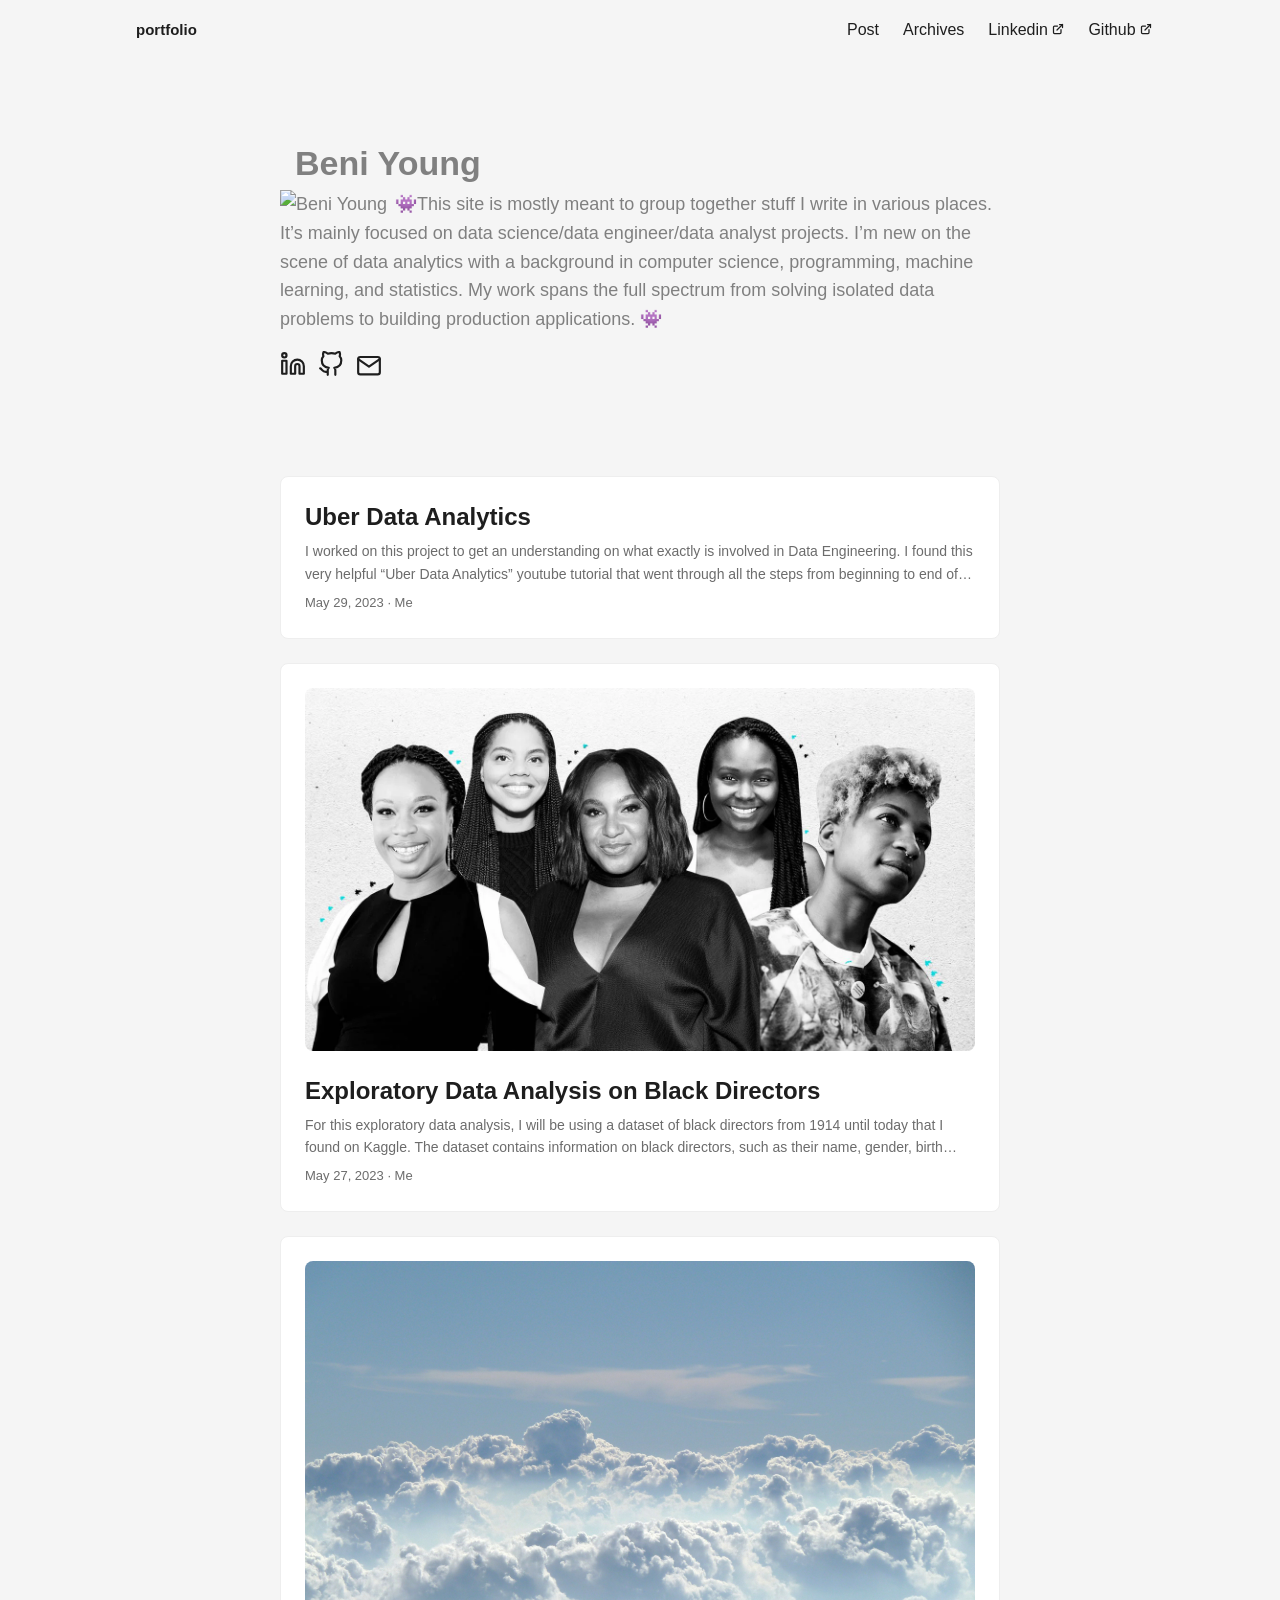
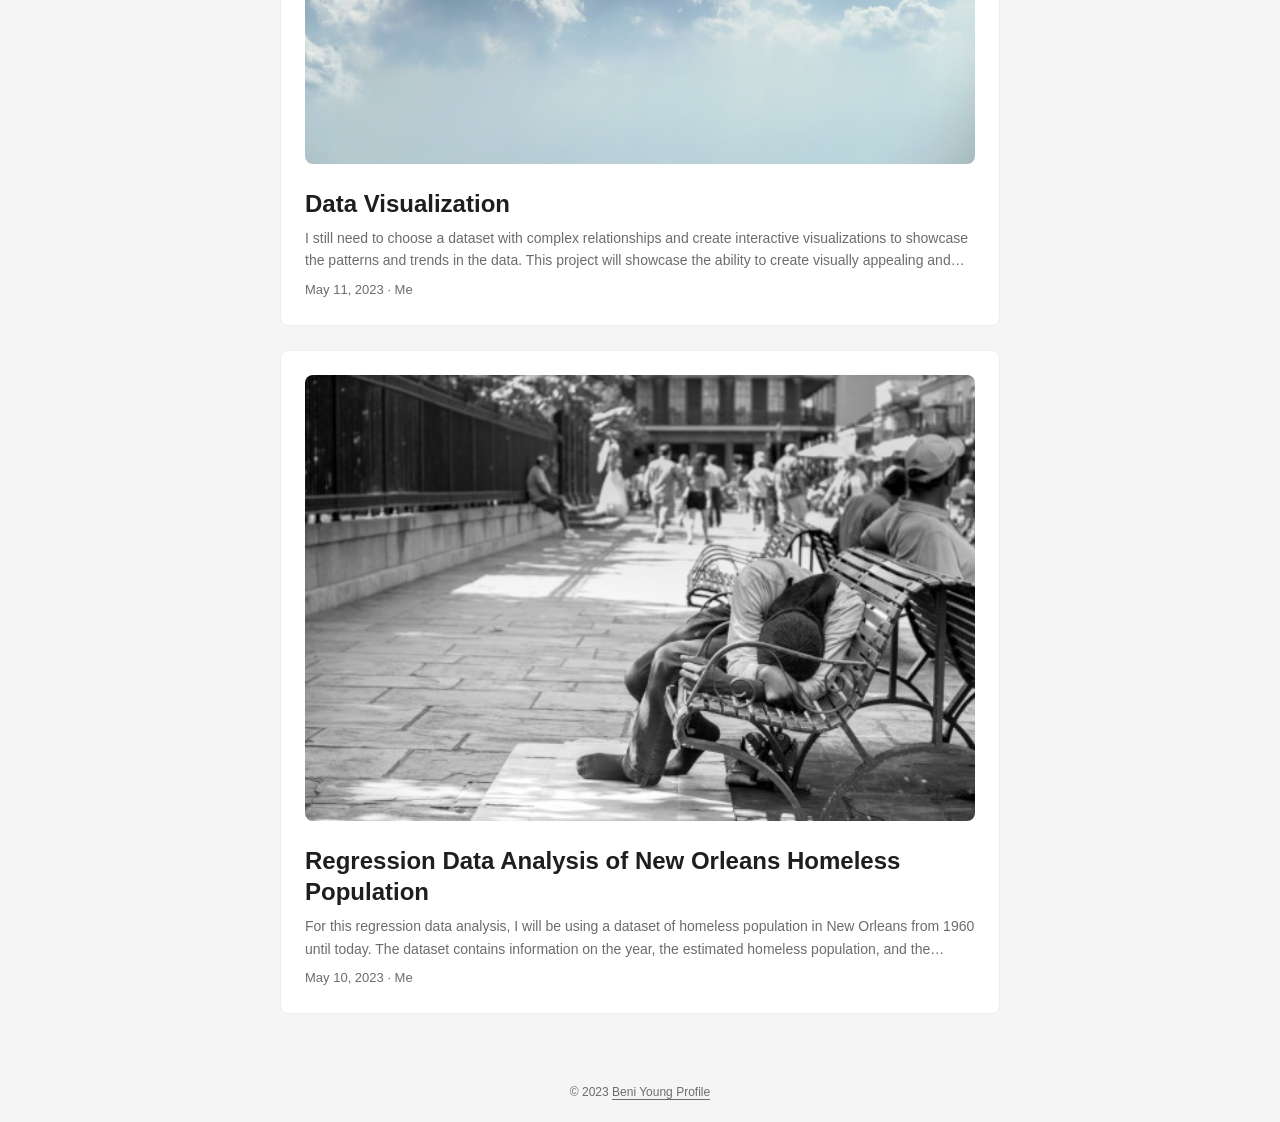
==== commit babc6bce: "Add files via upload" ====
--- a/index.html
+++ b/index.html
@@ -1,5 +1,5 @@
-<!doctype html><html lang=en dir=auto><head><meta name=generator content="Hugo 0.111.3"><meta charset=utf-8><meta http-equiv=x-ua-compatible content="IE=edge"><meta name=viewport content="width=device-width,initial-scale=1,shrink-to-fit=no"><meta name=robots content="index, follow"><title>Beni Young Profile</title><meta name=keywords content="Blog,Portfolio,Data Analytics,Data Engineer,Data Scientist"><meta name=description content="Beni Young Data Analyst Profile"><meta name=author content="Me"><link rel=canonical href=https://beni-young.github.io/github-portfolio/><meta name=google-site-verification content="XYZabc"><meta name=yandex-verification content="XYZabc"><meta name=msvalidate.01 content="XYZabc"><link crossorigin=anonymous href=/github-portfolio/assets/css/stylesheet.186a7cc9223a728f25d8508c6ff10093c719383ba5f3cd3db9652d49d533005c.css integrity="sha256-GGp8ySI6co8l2FCMb/EAk8cZODul8809uWUtSdUzAFw=" rel="preload stylesheet" as=style><link rel=icon href=https://beni-young.github.io/github-portfolio/%3Clink%20/%20abs%20url%3E><link rel=icon type=image/png sizes=16x16 href=https://beni-young.github.io/github-portfolio/%3Clink%20/%20abs%20url%3E><link rel=icon type=image/png sizes=32x32 href=https://beni-young.github.io/github-portfolio/%3Clink%20/%20abs%20url%3E><link rel=apple-touch-icon href=https://beni-young.github.io/github-portfolio/%3Clink%20/%20abs%20url%3E><link rel=mask-icon href=https://beni-young.github.io/github-portfolio/%3Clink%20/%20abs%20url%3E><meta name=theme-color content="#2e2e33"><meta name=msapplication-TileColor content="#2e2e33"><link rel=alternate type=application/rss+xml href=https://beni-young.github.io/github-portfolio/index.xml><noscript><style>#theme-toggle,.top-link{display:none}</style><style>@media(prefers-color-scheme:dark){:root{--theme:rgb(29, 30, 32);--entry:rgb(46, 46, 51);--primary:rgb(218, 218, 219);--secondary:rgb(155, 156, 157);--tertiary:rgb(65, 66, 68);--content:rgb(196, 196, 197);--hljs-bg:rgb(46, 46, 51);--code-bg:rgb(55, 56, 62);--border:rgb(51, 51, 51)}.list{background:var(--theme)}.list:not(.dark)::-webkit-scrollbar-track{background:0 0}.list:not(.dark)::-webkit-scrollbar-thumb{border-color:var(--theme)}}</style></noscript><script type=application/javascript>var doNotTrack=!1;doNotTrack||(function(e,t,n,s,o,i,a){e.GoogleAnalyticsObject=o,e[o]=e[o]||function(){(e[o].q=e[o].q||[]).push(arguments)},e[o].l=1*new Date,i=t.createElement(n),a=t.getElementsByTagName(n)[0],i.async=1,i.src=s,a.parentNode.insertBefore(i,a)}(window,document,"script","https://www.google-analytics.com/analytics.js","ga"),ga("create","UA-123-45","auto"),ga("send","pageview"))</script><meta property="og:title" content="Beni Young Profile"><meta property="og:description" content="Beni Young Data Analyst Profile"><meta property="og:type" content="website"><meta property="og:url" content="https://beni-young.github.io/github-portfolio/"><meta property="og:image" content="https://beni-young.github.io/github-portfolio/static/images/5095904.jpg"><meta property="og:site_name" content="Beni Young Profile"><meta name=twitter:card content="summary_large_image"><meta name=twitter:image content="https://beni-young.github.io/github-portfolio/static/images/5095904.jpg"><meta name=twitter:title content="Beni Young Profile"><meta name=twitter:description content="Beni Young Data Analyst Profile"><script type=application/ld+json>{"@context":"https://schema.org","@type":"Organization","name":"Beni Young Profile","url":"https://beni-young.github.io/github-portfolio/","description":"Beni Young Data Analyst Profile","thumbnailUrl":"https://beni-young.github.io/github-portfolio/%3Clink%20/%20abs%20url%3E","sameAs":["https://www.linkedin.com/in/beni-young-0531a3235/","https://github.com/beni-young","mailto:beni.young [at] gmail.com"]}</script></head><body class=list id=top><script>window.matchMedia("(prefers-color-scheme: dark)").matches&&document.body.classList.add("dark")</script><header class=header><nav class=nav><div class=logo><a href=https://beni-young.github.io/github-portfolio/ accesskey=h title="andronicus.cc (Alt + H)"><img src=https://beni-young.github.io/apple-touch-icon.png alt aria-label=logo height=35>andronicus.cc</a><div class=logo-switches></div></div><ul id=menu><li><a href=https://beni-young.github.io/github-portfolio/posts/ title=Post><span>Post</span></a></li><li><a href=https://beni-young.github.io/github-portfolio/archives/ title=Archives><span>Archives</span></a></li><li><a href=https://www.linkedin.com/in/beni-young-0531a3235/ title=Linkedin><span>Linkedin</span>&nbsp;<svg fill="none" shape-rendering="geometricPrecision" stroke="currentcolor" stroke-linecap="round" stroke-linejoin="round" stroke-width="2.5" viewBox="0 0 24 24" height="12" width="12"><path d="M18 13v6a2 2 0 01-2 2H5a2 2 0 01-2-2V8a2 2 0 012-2h6"/><path d="M15 3h6v6"/><path d="M10 14 21 3"/></svg></a></li><li><a href=https://github.com/beni-young title=Github><span>Github</span>&nbsp;<svg fill="none" shape-rendering="geometricPrecision" stroke="currentcolor" stroke-linecap="round" stroke-linejoin="round" stroke-width="2.5" viewBox="0 0 24 24" height="12" width="12"><path d="M18 13v6a2 2 0 01-2 2H5a2 2 0 01-2-2V8a2 2 0 012-2h6"/><path d="M15 3h6v6"/><path d="M10 14 21 3"/></svg></a></li></ul></nav></header><main class=main><article class="first-entry home-info"><header class=entry-header><h1>Beni Young</h1></header><div class=entry-content>👾This <img loading=lazy src=/.../images/tinywow_remove_bg_1358085.png#floatleft alt="Beni Young">
+<!doctype html><html lang=en dir=auto><head><meta name=generator content="Hugo 0.111.3"><meta charset=utf-8><meta http-equiv=x-ua-compatible content="IE=edge"><meta name=viewport content="width=device-width,initial-scale=1,shrink-to-fit=no"><meta name=robots content="index, follow"><title>Beni Young Profile</title><meta name=keywords content="Blog,Portfolio,Data Analytics,Data Engineer,Data Scientist"><meta name=description content="Beni Young Data Analyst Profile"><meta name=author content="Me"><link rel=canonical href=https://beni-young.github.io/><meta name=google-site-verification content="XYZabc"><meta name=yandex-verification content="XYZabc"><meta name=msvalidate.01 content="XYZabc"><link crossorigin=anonymous href=/assets/css/stylesheet.186a7cc9223a728f25d8508c6ff10093c719383ba5f3cd3db9652d49d533005c.css integrity="sha256-GGp8ySI6co8l2FCMb/EAk8cZODul8809uWUtSdUzAFw=" rel="preload stylesheet" as=style><link rel=icon href=https://beni-young.github.io/%3Clink%20/%20abs%20url%3E><link rel=icon type=image/png sizes=16x16 href=https://beni-young.github.io/%3Clink%20/%20abs%20url%3E><link rel=icon type=image/png sizes=32x32 href=https://beni-young.github.io/%3Clink%20/%20abs%20url%3E><link rel=apple-touch-icon href=https://beni-young.github.io/%3Clink%20/%20abs%20url%3E><link rel=mask-icon href=https://beni-young.github.io/%3Clink%20/%20abs%20url%3E><meta name=theme-color content="#2e2e33"><meta name=msapplication-TileColor content="#2e2e33"><link rel=alternate type=application/rss+xml href=https://beni-young.github.io/index.xml><noscript><style>#theme-toggle,.top-link{display:none}</style><style>@media(prefers-color-scheme:dark){:root{--theme:rgb(29, 30, 32);--entry:rgb(46, 46, 51);--primary:rgb(218, 218, 219);--secondary:rgb(155, 156, 157);--tertiary:rgb(65, 66, 68);--content:rgb(196, 196, 197);--hljs-bg:rgb(46, 46, 51);--code-bg:rgb(55, 56, 62);--border:rgb(51, 51, 51)}.list{background:var(--theme)}.list:not(.dark)::-webkit-scrollbar-track{background:0 0}.list:not(.dark)::-webkit-scrollbar-thumb{border-color:var(--theme)}}</style></noscript><script type=application/javascript>var doNotTrack=!1;doNotTrack||(function(e,t,n,s,o,i,a){e.GoogleAnalyticsObject=o,e[o]=e[o]||function(){(e[o].q=e[o].q||[]).push(arguments)},e[o].l=1*new Date,i=t.createElement(n),a=t.getElementsByTagName(n)[0],i.async=1,i.src=s,a.parentNode.insertBefore(i,a)}(window,document,"script","https://www.google-analytics.com/analytics.js","ga"),ga("create","UA-123-45","auto"),ga("send","pageview"))</script><meta property="og:title" content="Beni Young Profile"><meta property="og:description" content="Beni Young Data Analyst Profile"><meta property="og:type" content="website"><meta property="og:url" content="https://beni-young.github.io/"><meta property="og:site_name" content="Beni Young Profile"><meta name=twitter:card content="summary"><meta name=twitter:title content="Beni Young Profile"><meta name=twitter:description content="Beni Young Data Analyst Profile"><script type=application/ld+json>{"@context":"https://schema.org","@type":"Organization","name":"Beni Young Profile","url":"https://beni-young.github.io/","description":"Beni Young Data Analyst Profile","thumbnailUrl":"https://beni-young.github.io/%3Clink%20/%20abs%20url%3E","sameAs":["https://www.linkedin.com/in/beni-young-0531a3235/","https://github.com/beni-young","mailto:beni.young [at] gmail.com"]}</script></head><body class=list id=top><script>window.matchMedia("(prefers-color-scheme: dark)").matches&&document.body.classList.add("dark")</script><header class=header><nav class=nav><div class=logo><a href=https://beni-young.github.io/ accesskey=h title="portfolio (Alt + H)"><img src=https://beni-young.github.io/apple-touch-icon.png alt aria-label=logo height=35>portfolio</a><div class=logo-switches></div></div><ul id=menu><li><a href=https://beni-young.github.io/posts/ title=Post><span>Post</span></a></li><li><a href=https://beni-young.github.io/archives/ title=Archives><span>Archives</span></a></li><li><a href=https://www.linkedin.com/in/beni-young-0531a3235/ title=Linkedin><span>Linkedin</span>&nbsp;<svg fill="none" shape-rendering="geometricPrecision" stroke="currentcolor" stroke-linecap="round" stroke-linejoin="round" stroke-width="2.5" viewBox="0 0 24 24" height="12" width="12"><path d="M18 13v6a2 2 0 01-2 2H5a2 2 0 01-2-2V8a2 2 0 012-2h6"/><path d="M15 3h6v6"/><path d="M10 14 21 3"/></svg></a></li><li><a href=https://github.com/beni-young title=Github><span>Github</span>&nbsp;<svg fill="none" shape-rendering="geometricPrecision" stroke="currentcolor" stroke-linecap="round" stroke-linejoin="round" stroke-width="2.5" viewBox="0 0 24 24" height="12" width="12"><path d="M18 13v6a2 2 0 01-2 2H5a2 2 0 01-2-2V8a2 2 0 012-2h6"/><path d="M15 3h6v6"/><path d="M10 14 21 3"/></svg></a></li></ul></nav></header><main class=main><article class="first-entry home-info"><header class=entry-header><h1>Beni Young</h1></header><div class=entry-content>👾This <img loading=lazy src=/.../images/tinywow_remove_bg_1358085.png#floatleft alt="Beni Young">
 site is mostly meant to group together stuff I write in various places. It’s mainly focused on data science/data engineer/data analyst projects. I’m new on the scene of data analytics with a background in computer science, programming, machine learning, and statistics. My work spans the full spectrum from solving isolated data problems to building production applications. 👾</div><footer class=entry-footer><div class=social-icons><a href=https://www.linkedin.com/in/beni-young-0531a3235/ target=_blank rel="noopener noreferrer me" title=Linkedin><svg xmlns="http://www.w3.org/2000/svg" viewBox="0 0 24 24" fill="none" stroke="currentcolor" stroke-width="2" stroke-linecap="round" stroke-linejoin="round"><path d="M16 8a6 6 0 016 6v7h-4v-7a2 2 0 00-2-2 2 2 0 00-2 2v7h-4v-7a6 6 0 016-6z"/><rect x="2" y="9" width="4" height="12"/><circle cx="4" cy="4" r="2"/></svg></a><a href=https://github.com/beni-young target=_blank rel="noopener noreferrer me" title=Github><svg xmlns="http://www.w3.org/2000/svg" viewBox="0 0 24 24" fill="none" stroke="currentcolor" stroke-width="2" stroke-linecap="round" stroke-linejoin="round"><path d="M9 19c-5 1.5-5-2.5-7-3m14 6v-3.87a3.37 3.37.0 00-.94-2.61c3.14-.35 6.44-1.54 6.44-7A5.44 5.44.0 0020 4.77 5.07 5.07.0 0019.91 1S18.73.65 16 2.48a13.38 13.38.0 00-7 0C6.27.65 5.09 1 5.09 1A5.07 5.07.0 005 4.77 5.44 5.44.0 003.5 8.55c0 5.42 3.3 6.61 6.44 7A3.37 3.37.0 009 18.13V22"/></svg></a><a href=mailto:beni.young%20[at]%20gmail.com target=_blank rel="noopener noreferrer me" title=Email><svg xmlns="http://www.w3.org/2000/svg" viewBox="0 0 24 21" fill="none" stroke="currentcolor" stroke-width="2" stroke-linecap="round" stroke-linejoin="round"><path d="M4 4h16c1.1.0 2 .9 2 2v12c0 1.1-.9 2-2 2H4c-1.1.0-2-.9-2-2V6c0-1.1.9-2 2-2z"/><polyline points="22,6 12,13 2,6"/></svg></a></div></footer></article><article class=post-entry><header class=entry-header><h2>Uber Data Analytics</h2></header><div class=entry-content><p>I worked on this project to get an understanding on what exactly is involved in Data Engineering. I found this very helpful “Uber Data Analytics” youtube tutorial that went through all the steps from beginning to end of Extract, Transform, and Load of this Uber dataset. I still need to add in the steps to this post, but for now is an outline of what I completed.
-import pandas as pd df = pd....</p></div><footer class=entry-footer><span title='2023-05-29 11:58:08 -0400 -0400'>May 29, 2023</span>&nbsp;·&nbsp;Me</footer><a class=entry-link aria-label="post link to Uber Data Analytics" href=https://beni-young.github.io/github-portfolio/posts/uber-data-analytics/></a></article><article class=post-entry><figure class=entry-cover><img loading=lazy src=https://beni-young.github.io/github-portfolio/images/5AAZ56276FF3ZOBLEAVA4DA6PQ.webp alt></figure><header class=entry-header><h2>Exploratory Data Analysis on Black Directors</h2></header><div class=entry-content><p>For this exploratory data analysis, I will be using a dataset of black directors from 1914 until today that I found on Kaggle. The dataset contains information on black directors, such as their name, gender, birth year, birthplace, and more. Before we start analyzing the data, let’s import the necessary libraries and load the dataset:
-Import the following Python Libraries import pandas as pd import matplotlib.pyplot as plt import seaborn as sns Load the dataset df = pd....</p></div><footer class=entry-footer><span title='2023-05-27 10:58:08 -0400 -0400'>May 27, 2023</span>&nbsp;·&nbsp;Me</footer><a class=entry-link aria-label="post link to Exploratory Data Analysis on Black Directors" href=https://beni-young.github.io/github-portfolio/posts/project-1/></a></article><article class=post-entry><figure class=entry-cover><img loading=lazy src=https://beni-young.github.io/images/clouds_h3.jpg alt></figure><header class=entry-header><h2>Data Visualization</h2></header><div class=entry-content><p>I still need to choose a dataset with complex relationships and create interactive visualizations to showcase the patterns and trends in the data. This project will showcase the ability to create visually appealing and informative data visualizations using libraries such as D3.js, Plotly, and Tableau.</p></div><footer class=entry-footer><span title='2023-05-11 11:13:32 -0400 -0400'>May 11, 2023</span>&nbsp;·&nbsp;Me</footer><a class=entry-link aria-label="post link to Data Visualization" href=https://beni-young.github.io/github-portfolio/posts/project-3/></a></article><article class=post-entry><figure class=entry-cover><img loading=lazy src=https://beni-young.github.io/github-portfolio/images/22158864631_8f5ec40372_k.jpg alt></figure><header class=entry-header><h2>Regression Data Analysis of New Orleans Homeless Population</h2></header><div class=entry-content><p>For this regression data analysis, I will be using a dataset of homeless population in New Orleans from 1960 until today. The dataset contains information on the year, the estimated homeless population, and the number of homeless shelters in the city. Before we start analyzing the data, let’s import the necessary libraries and load the dataset:
-import pandas as pd import numpy as np import matplotlib.pyplot as plt import seaborn as sns Load the dataset df = pd....</p></div><footer class=entry-footer><span title='2023-05-10 11:00:59 -0400 -0400'>May 10, 2023</span>&nbsp;·&nbsp;Me</footer><a class=entry-link aria-label="post link to Regression Data Analysis of New Orleans Homeless Population" href=https://beni-young.github.io/github-portfolio/posts/project-2/></a></article></main><footer class=footer><span>&copy; 2023 <a href=https://beni-young.github.io/github-portfolio/>Beni Young Profile</a></span></footer><a href=#top aria-label="go to top" title="Go to Top (Alt + G)" class=top-link id=top-link accesskey=g><svg xmlns="http://www.w3.org/2000/svg" viewBox="0 0 12 6" fill="currentcolor"><path d="M12 6H0l6-6z"/></svg></a><script>let menu=document.getElementById("menu");menu&&(menu.scrollLeft=localStorage.getItem("menu-scroll-position"),menu.onscroll=function(){localStorage.setItem("menu-scroll-position",menu.scrollLeft)}),document.querySelectorAll('a[href^="#"]').forEach(e=>{e.addEventListener("click",function(e){e.preventDefault();var t=this.getAttribute("href").substr(1);window.matchMedia("(prefers-reduced-motion: reduce)").matches?document.querySelector(`[id='${decodeURIComponent(t)}']`).scrollIntoView():document.querySelector(`[id='${decodeURIComponent(t)}']`).scrollIntoView({behavior:"smooth"}),t==="top"?history.replaceState(null,null," "):history.pushState(null,null,`#${t}`)})})</script><script>var mybutton=document.getElementById("top-link");window.onscroll=function(){document.body.scrollTop>800||document.documentElement.scrollTop>800?(mybutton.style.visibility="visible",mybutton.style.opacity="1"):(mybutton.style.visibility="hidden",mybutton.style.opacity="0")}</script></body></html>+import pandas as pd df = pd....</p></div><footer class=entry-footer><span title='2023-05-29 11:58:08 -0400 -0400'>May 29, 2023</span>&nbsp;·&nbsp;Me</footer><a class=entry-link aria-label="post link to Uber Data Analytics" href=https://beni-young.github.io/posts/uber-data-analytics/></a></article><article class=post-entry><figure class=entry-cover><img loading=lazy src=https://beni-young.github.io/images/5AAZ56276FF3ZOBLEAVA4DA6PQ.webp alt></figure><header class=entry-header><h2>Exploratory Data Analysis on Black Directors</h2></header><div class=entry-content><p>For this exploratory data analysis, I will be using a dataset of black directors from 1914 until today that I found on Kaggle. The dataset contains information on black directors, such as their name, gender, birth year, birthplace, and more. Before we start analyzing the data, let’s import the necessary libraries and load the dataset:
+Import the following Python Libraries import pandas as pd import matplotlib.pyplot as plt import seaborn as sns Load the dataset df = pd....</p></div><footer class=entry-footer><span title='2023-05-27 10:58:08 -0400 -0400'>May 27, 2023</span>&nbsp;·&nbsp;Me</footer><a class=entry-link aria-label="post link to Exploratory Data Analysis on Black Directors" href=https://beni-young.github.io/posts/project-1/></a></article><article class=post-entry><figure class=entry-cover><img loading=lazy src=https://beni-young.github.io/images/clouds_h3.jpg alt></figure><header class=entry-header><h2>Data Visualization</h2></header><div class=entry-content><p>I still need to choose a dataset with complex relationships and create interactive visualizations to showcase the patterns and trends in the data. This project will showcase the ability to create visually appealing and informative data visualizations using libraries such as D3.js, Plotly, and Tableau.</p></div><footer class=entry-footer><span title='2023-05-11 11:13:32 -0400 -0400'>May 11, 2023</span>&nbsp;·&nbsp;Me</footer><a class=entry-link aria-label="post link to Data Visualization" href=https://beni-young.github.io/posts/project-3/></a></article><article class=post-entry><figure class=entry-cover><img loading=lazy src=https://beni-young.github.io/images/22158864631_8f5ec40372_k.jpg alt></figure><header class=entry-header><h2>Regression Data Analysis of New Orleans Homeless Population</h2></header><div class=entry-content><p>For this regression data analysis, I will be using a dataset of homeless population in New Orleans from 1960 until today. The dataset contains information on the year, the estimated homeless population, and the number of homeless shelters in the city. Before we start analyzing the data, let’s import the necessary libraries and load the dataset:
+import pandas as pd import numpy as np import matplotlib.pyplot as plt import seaborn as sns Load the dataset df = pd....</p></div><footer class=entry-footer><span title='2023-05-10 11:00:59 -0400 -0400'>May 10, 2023</span>&nbsp;·&nbsp;Me</footer><a class=entry-link aria-label="post link to Regression Data Analysis of New Orleans Homeless Population" href=https://beni-young.github.io/posts/project-2/></a></article></main><footer class=footer><span>&copy; 2023 <a href=https://beni-young.github.io/>Beni Young Profile</a></span></footer><a href=#top aria-label="go to top" title="Go to Top (Alt + G)" class=top-link id=top-link accesskey=g><svg xmlns="http://www.w3.org/2000/svg" viewBox="0 0 12 6" fill="currentcolor"><path d="M12 6H0l6-6z"/></svg></a><script>let menu=document.getElementById("menu");menu&&(menu.scrollLeft=localStorage.getItem("menu-scroll-position"),menu.onscroll=function(){localStorage.setItem("menu-scroll-position",menu.scrollLeft)}),document.querySelectorAll('a[href^="#"]').forEach(e=>{e.addEventListener("click",function(e){e.preventDefault();var t=this.getAttribute("href").substr(1);window.matchMedia("(prefers-reduced-motion: reduce)").matches?document.querySelector(`[id='${decodeURIComponent(t)}']`).scrollIntoView():document.querySelector(`[id='${decodeURIComponent(t)}']`).scrollIntoView({behavior:"smooth"}),t==="top"?history.replaceState(null,null," "):history.pushState(null,null,`#${t}`)})})</script><script>var mybutton=document.getElementById("top-link");window.onscroll=function(){document.body.scrollTop>800||document.documentElement.scrollTop>800?(mybutton.style.visibility="visible",mybutton.style.opacity="1"):(mybutton.style.visibility="hidden",mybutton.style.opacity="0")}</script></body></html>
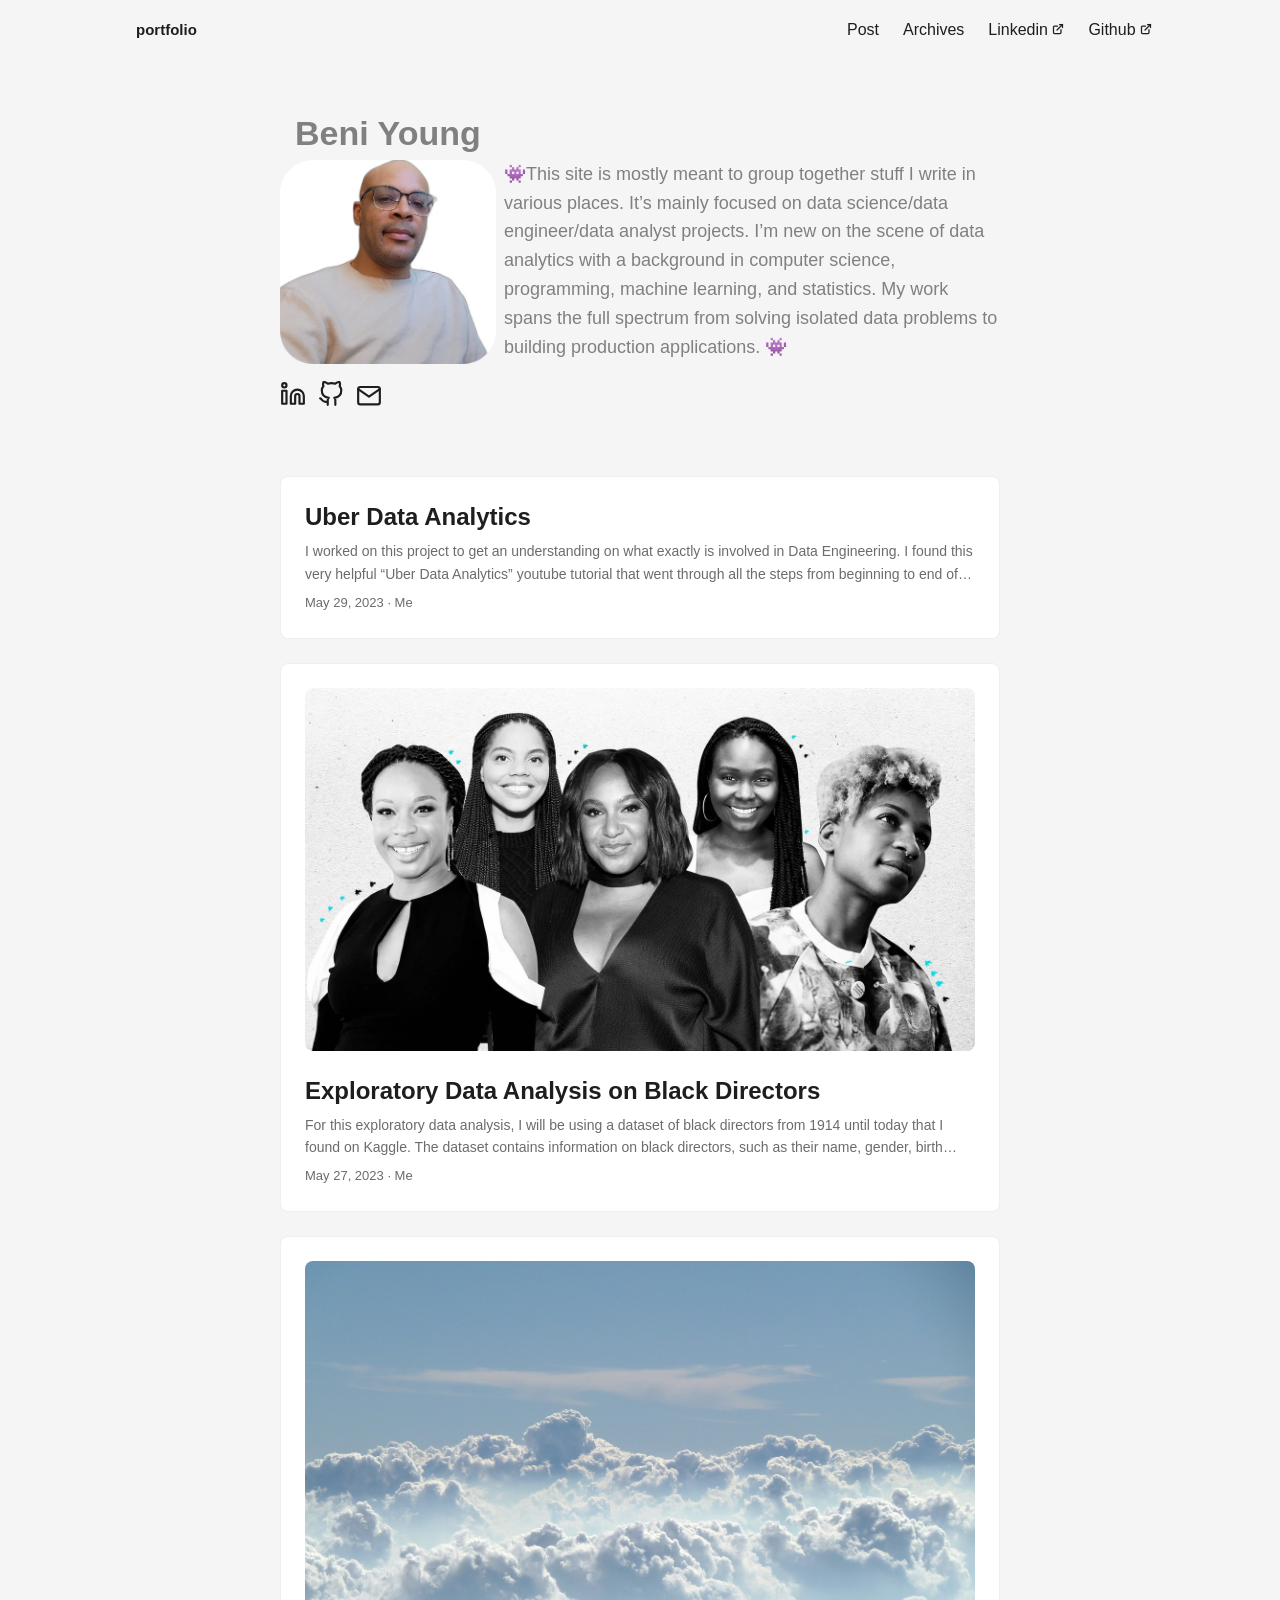
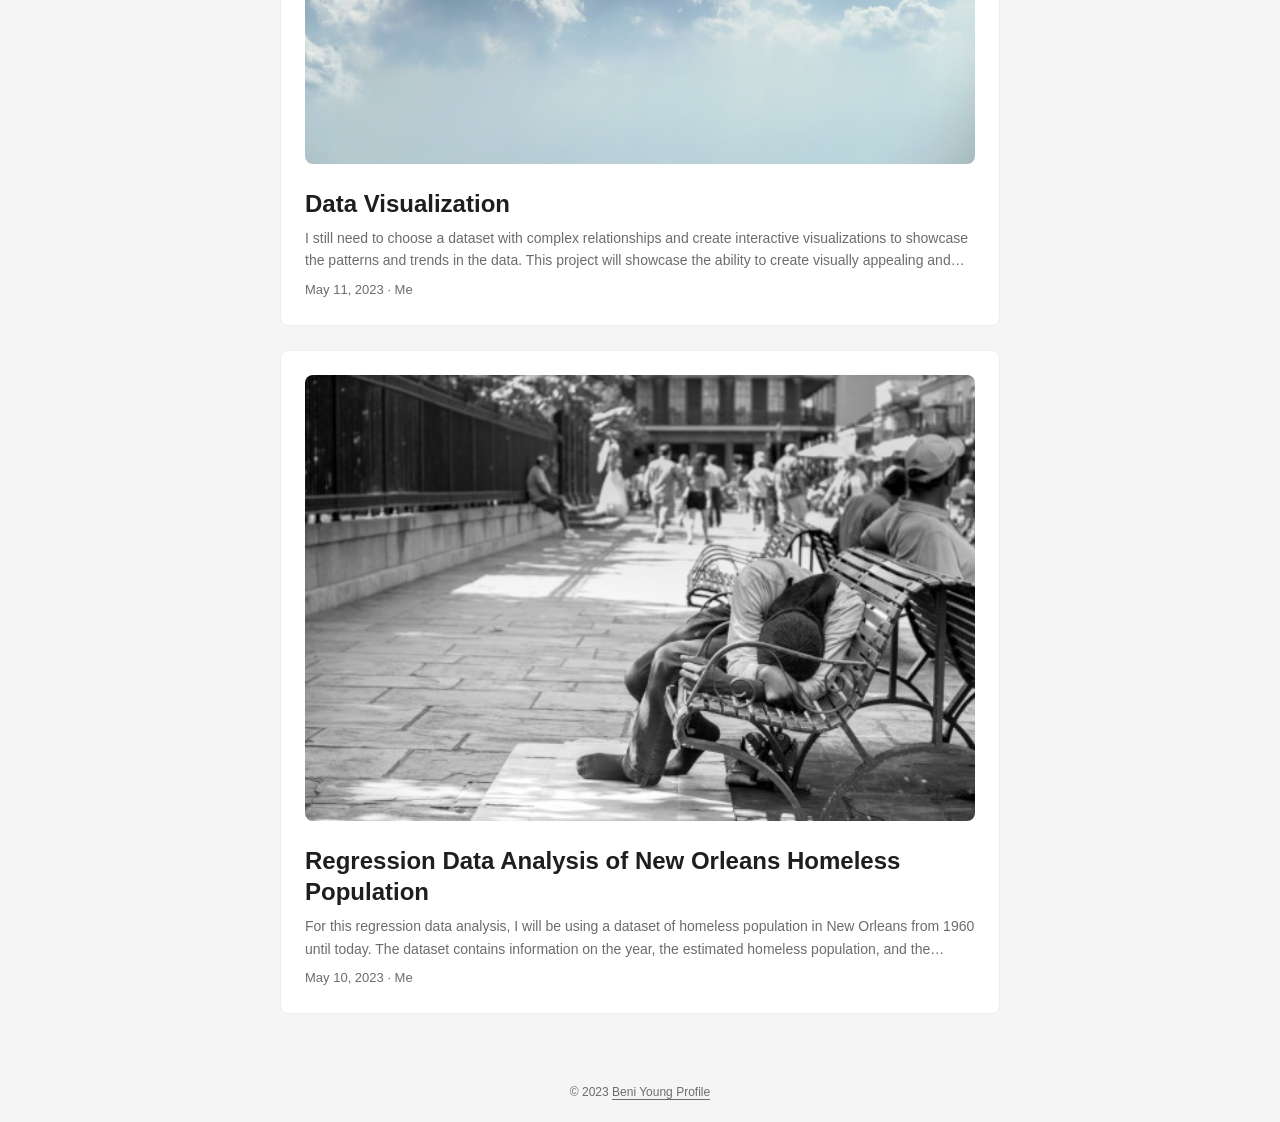
==== commit abcd6336: "Add files via upload" ====
--- a/index.html
+++ b/index.html
@@ -1,4 +1,4 @@
-<!doctype html><html lang=en dir=auto><head><meta name=generator content="Hugo 0.111.3"><meta charset=utf-8><meta http-equiv=x-ua-compatible content="IE=edge"><meta name=viewport content="width=device-width,initial-scale=1,shrink-to-fit=no"><meta name=robots content="index, follow"><title>Beni Young Profile</title><meta name=keywords content="Blog,Portfolio,Data Analytics,Data Engineer,Data Scientist"><meta name=description content="Beni Young Data Analyst Profile"><meta name=author content="Me"><link rel=canonical href=https://beni-young.github.io/><meta name=google-site-verification content="XYZabc"><meta name=yandex-verification content="XYZabc"><meta name=msvalidate.01 content="XYZabc"><link crossorigin=anonymous href=/assets/css/stylesheet.186a7cc9223a728f25d8508c6ff10093c719383ba5f3cd3db9652d49d533005c.css integrity="sha256-GGp8ySI6co8l2FCMb/EAk8cZODul8809uWUtSdUzAFw=" rel="preload stylesheet" as=style><link rel=icon href=https://beni-young.github.io/%3Clink%20/%20abs%20url%3E><link rel=icon type=image/png sizes=16x16 href=https://beni-young.github.io/%3Clink%20/%20abs%20url%3E><link rel=icon type=image/png sizes=32x32 href=https://beni-young.github.io/%3Clink%20/%20abs%20url%3E><link rel=apple-touch-icon href=https://beni-young.github.io/%3Clink%20/%20abs%20url%3E><link rel=mask-icon href=https://beni-young.github.io/%3Clink%20/%20abs%20url%3E><meta name=theme-color content="#2e2e33"><meta name=msapplication-TileColor content="#2e2e33"><link rel=alternate type=application/rss+xml href=https://beni-young.github.io/index.xml><noscript><style>#theme-toggle,.top-link{display:none}</style><style>@media(prefers-color-scheme:dark){:root{--theme:rgb(29, 30, 32);--entry:rgb(46, 46, 51);--primary:rgb(218, 218, 219);--secondary:rgb(155, 156, 157);--tertiary:rgb(65, 66, 68);--content:rgb(196, 196, 197);--hljs-bg:rgb(46, 46, 51);--code-bg:rgb(55, 56, 62);--border:rgb(51, 51, 51)}.list{background:var(--theme)}.list:not(.dark)::-webkit-scrollbar-track{background:0 0}.list:not(.dark)::-webkit-scrollbar-thumb{border-color:var(--theme)}}</style></noscript><script type=application/javascript>var doNotTrack=!1;doNotTrack||(function(e,t,n,s,o,i,a){e.GoogleAnalyticsObject=o,e[o]=e[o]||function(){(e[o].q=e[o].q||[]).push(arguments)},e[o].l=1*new Date,i=t.createElement(n),a=t.getElementsByTagName(n)[0],i.async=1,i.src=s,a.parentNode.insertBefore(i,a)}(window,document,"script","https://www.google-analytics.com/analytics.js","ga"),ga("create","UA-123-45","auto"),ga("send","pageview"))</script><meta property="og:title" content="Beni Young Profile"><meta property="og:description" content="Beni Young Data Analyst Profile"><meta property="og:type" content="website"><meta property="og:url" content="https://beni-young.github.io/"><meta property="og:site_name" content="Beni Young Profile"><meta name=twitter:card content="summary"><meta name=twitter:title content="Beni Young Profile"><meta name=twitter:description content="Beni Young Data Analyst Profile"><script type=application/ld+json>{"@context":"https://schema.org","@type":"Organization","name":"Beni Young Profile","url":"https://beni-young.github.io/","description":"Beni Young Data Analyst Profile","thumbnailUrl":"https://beni-young.github.io/%3Clink%20/%20abs%20url%3E","sameAs":["https://www.linkedin.com/in/beni-young-0531a3235/","https://github.com/beni-young","mailto:beni.young [at] gmail.com"]}</script></head><body class=list id=top><script>window.matchMedia("(prefers-color-scheme: dark)").matches&&document.body.classList.add("dark")</script><header class=header><nav class=nav><div class=logo><a href=https://beni-young.github.io/ accesskey=h title="portfolio (Alt + H)"><img src=https://beni-young.github.io/apple-touch-icon.png alt aria-label=logo height=35>portfolio</a><div class=logo-switches></div></div><ul id=menu><li><a href=https://beni-young.github.io/posts/ title=Post><span>Post</span></a></li><li><a href=https://beni-young.github.io/archives/ title=Archives><span>Archives</span></a></li><li><a href=https://www.linkedin.com/in/beni-young-0531a3235/ title=Linkedin><span>Linkedin</span>&nbsp;<svg fill="none" shape-rendering="geometricPrecision" stroke="currentcolor" stroke-linecap="round" stroke-linejoin="round" stroke-width="2.5" viewBox="0 0 24 24" height="12" width="12"><path d="M18 13v6a2 2 0 01-2 2H5a2 2 0 01-2-2V8a2 2 0 012-2h6"/><path d="M15 3h6v6"/><path d="M10 14 21 3"/></svg></a></li><li><a href=https://github.com/beni-young title=Github><span>Github</span>&nbsp;<svg fill="none" shape-rendering="geometricPrecision" stroke="currentcolor" stroke-linecap="round" stroke-linejoin="round" stroke-width="2.5" viewBox="0 0 24 24" height="12" width="12"><path d="M18 13v6a2 2 0 01-2 2H5a2 2 0 01-2-2V8a2 2 0 012-2h6"/><path d="M15 3h6v6"/><path d="M10 14 21 3"/></svg></a></li></ul></nav></header><main class=main><article class="first-entry home-info"><header class=entry-header><h1>Beni Young</h1></header><div class=entry-content>👾This <img loading=lazy src=/.../images/tinywow_remove_bg_1358085.png#floatleft alt="Beni Young">
+<!doctype html><html lang=en dir=auto><head><meta name=generator content="Hugo 0.111.3"><meta charset=utf-8><meta http-equiv=x-ua-compatible content="IE=edge"><meta name=viewport content="width=device-width,initial-scale=1,shrink-to-fit=no"><meta name=robots content="index, follow"><title>Beni Young Profile</title><meta name=keywords content="Blog,Portfolio,Data Analytics,Data Engineer,Data Scientist"><meta name=description content="Beni Young Data Analyst Profile"><meta name=author content="Me"><link rel=canonical href=https://beni-young.github.io/><meta name=google-site-verification content="XYZabc"><meta name=yandex-verification content="XYZabc"><meta name=msvalidate.01 content="XYZabc"><link crossorigin=anonymous href=/assets/css/stylesheet.186a7cc9223a728f25d8508c6ff10093c719383ba5f3cd3db9652d49d533005c.css integrity="sha256-GGp8ySI6co8l2FCMb/EAk8cZODul8809uWUtSdUzAFw=" rel="preload stylesheet" as=style><link rel=icon href=https://beni-young.github.io/%3Clink%20/%20abs%20url%3E><link rel=icon type=image/png sizes=16x16 href=https://beni-young.github.io/%3Clink%20/%20abs%20url%3E><link rel=icon type=image/png sizes=32x32 href=https://beni-young.github.io/%3Clink%20/%20abs%20url%3E><link rel=apple-touch-icon href=https://beni-young.github.io/%3Clink%20/%20abs%20url%3E><link rel=mask-icon href=https://beni-young.github.io/%3Clink%20/%20abs%20url%3E><meta name=theme-color content="#2e2e33"><meta name=msapplication-TileColor content="#2e2e33"><link rel=alternate type=application/rss+xml href=https://beni-young.github.io/index.xml><noscript><style>#theme-toggle,.top-link{display:none}</style><style>@media(prefers-color-scheme:dark){:root{--theme:rgb(29, 30, 32);--entry:rgb(46, 46, 51);--primary:rgb(218, 218, 219);--secondary:rgb(155, 156, 157);--tertiary:rgb(65, 66, 68);--content:rgb(196, 196, 197);--hljs-bg:rgb(46, 46, 51);--code-bg:rgb(55, 56, 62);--border:rgb(51, 51, 51)}.list{background:var(--theme)}.list:not(.dark)::-webkit-scrollbar-track{background:0 0}.list:not(.dark)::-webkit-scrollbar-thumb{border-color:var(--theme)}}</style></noscript><script type=application/javascript>var doNotTrack=!1;doNotTrack||(function(e,t,n,s,o,i,a){e.GoogleAnalyticsObject=o,e[o]=e[o]||function(){(e[o].q=e[o].q||[]).push(arguments)},e[o].l=1*new Date,i=t.createElement(n),a=t.getElementsByTagName(n)[0],i.async=1,i.src=s,a.parentNode.insertBefore(i,a)}(window,document,"script","https://www.google-analytics.com/analytics.js","ga"),ga("create","UA-123-45","auto"),ga("send","pageview"))</script><meta property="og:title" content="Beni Young Profile"><meta property="og:description" content="Beni Young Data Analyst Profile"><meta property="og:type" content="website"><meta property="og:url" content="https://beni-young.github.io/"><meta property="og:site_name" content="Beni Young Profile"><meta name=twitter:card content="summary"><meta name=twitter:title content="Beni Young Profile"><meta name=twitter:description content="Beni Young Data Analyst Profile"><script type=application/ld+json>{"@context":"https://schema.org","@type":"Organization","name":"Beni Young Profile","url":"https://beni-young.github.io/","description":"Beni Young Data Analyst Profile","thumbnailUrl":"https://beni-young.github.io/%3Clink%20/%20abs%20url%3E","sameAs":["https://www.linkedin.com/in/beni-young-0531a3235/","https://github.com/beni-young","mailto:beni.young [at] gmail.com"]}</script></head><body class=list id=top><script>window.matchMedia("(prefers-color-scheme: dark)").matches&&document.body.classList.add("dark")</script><header class=header><nav class=nav><div class=logo><a href=https://beni-young.github.io/ accesskey=h title="portfolio (Alt + H)"><img src=https://beni-young.github.io/apple-touch-icon.png alt aria-label=logo height=35>portfolio</a><div class=logo-switches></div></div><ul id=menu><li><a href=https://beni-young.github.io/posts/ title=Post><span>Post</span></a></li><li><a href=https://beni-young.github.io/archives/ title=Archives><span>Archives</span></a></li><li><a href=https://www.linkedin.com/in/beni-young-0531a3235/ title=Linkedin><span>Linkedin</span>&nbsp;<svg fill="none" shape-rendering="geometricPrecision" stroke="currentcolor" stroke-linecap="round" stroke-linejoin="round" stroke-width="2.5" viewBox="0 0 24 24" height="12" width="12"><path d="M18 13v6a2 2 0 01-2 2H5a2 2 0 01-2-2V8a2 2 0 012-2h6"/><path d="M15 3h6v6"/><path d="M10 14 21 3"/></svg></a></li><li><a href=https://github.com/beni-young title=Github><span>Github</span>&nbsp;<svg fill="none" shape-rendering="geometricPrecision" stroke="currentcolor" stroke-linecap="round" stroke-linejoin="round" stroke-width="2.5" viewBox="0 0 24 24" height="12" width="12"><path d="M18 13v6a2 2 0 01-2 2H5a2 2 0 01-2-2V8a2 2 0 012-2h6"/><path d="M15 3h6v6"/><path d="M10 14 21 3"/></svg></a></li></ul></nav></header><main class=main><article class="first-entry home-info"><header class=entry-header><h1>Beni Young</h1></header><div class=entry-content>👾This <img loading=lazy src=/images/tinywow_remove_bg_1358085.png#floatleft alt="Beni Young">
 site is mostly meant to group together stuff I write in various places. It’s mainly focused on data science/data engineer/data analyst projects. I’m new on the scene of data analytics with a background in computer science, programming, machine learning, and statistics. My work spans the full spectrum from solving isolated data problems to building production applications. 👾</div><footer class=entry-footer><div class=social-icons><a href=https://www.linkedin.com/in/beni-young-0531a3235/ target=_blank rel="noopener noreferrer me" title=Linkedin><svg xmlns="http://www.w3.org/2000/svg" viewBox="0 0 24 24" fill="none" stroke="currentcolor" stroke-width="2" stroke-linecap="round" stroke-linejoin="round"><path d="M16 8a6 6 0 016 6v7h-4v-7a2 2 0 00-2-2 2 2 0 00-2 2v7h-4v-7a6 6 0 016-6z"/><rect x="2" y="9" width="4" height="12"/><circle cx="4" cy="4" r="2"/></svg></a><a href=https://github.com/beni-young target=_blank rel="noopener noreferrer me" title=Github><svg xmlns="http://www.w3.org/2000/svg" viewBox="0 0 24 24" fill="none" stroke="currentcolor" stroke-width="2" stroke-linecap="round" stroke-linejoin="round"><path d="M9 19c-5 1.5-5-2.5-7-3m14 6v-3.87a3.37 3.37.0 00-.94-2.61c3.14-.35 6.44-1.54 6.44-7A5.44 5.44.0 0020 4.77 5.07 5.07.0 0019.91 1S18.73.65 16 2.48a13.38 13.38.0 00-7 0C6.27.65 5.09 1 5.09 1A5.07 5.07.0 005 4.77 5.44 5.44.0 003.5 8.55c0 5.42 3.3 6.61 6.44 7A3.37 3.37.0 009 18.13V22"/></svg></a><a href=mailto:beni.young%20[at]%20gmail.com target=_blank rel="noopener noreferrer me" title=Email><svg xmlns="http://www.w3.org/2000/svg" viewBox="0 0 24 21" fill="none" stroke="currentcolor" stroke-width="2" stroke-linecap="round" stroke-linejoin="round"><path d="M4 4h16c1.1.0 2 .9 2 2v12c0 1.1-.9 2-2 2H4c-1.1.0-2-.9-2-2V6c0-1.1.9-2 2-2z"/><polyline points="22,6 12,13 2,6"/></svg></a></div></footer></article><article class=post-entry><header class=entry-header><h2>Uber Data Analytics</h2></header><div class=entry-content><p>I worked on this project to get an understanding on what exactly is involved in Data Engineering. I found this very helpful “Uber Data Analytics” youtube tutorial that went through all the steps from beginning to end of Extract, Transform, and Load of this Uber dataset. I still need to add in the steps to this post, but for now is an outline of what I completed.
 import pandas as pd df = pd....</p></div><footer class=entry-footer><span title='2023-05-29 11:58:08 -0400 -0400'>May 29, 2023</span>&nbsp;·&nbsp;Me</footer><a class=entry-link aria-label="post link to Uber Data Analytics" href=https://beni-young.github.io/posts/uber-data-analytics/></a></article><article class=post-entry><figure class=entry-cover><img loading=lazy src=https://beni-young.github.io/images/5AAZ56276FF3ZOBLEAVA4DA6PQ.webp alt></figure><header class=entry-header><h2>Exploratory Data Analysis on Black Directors</h2></header><div class=entry-content><p>For this exploratory data analysis, I will be using a dataset of black directors from 1914 until today that I found on Kaggle. The dataset contains information on black directors, such as their name, gender, birth year, birthplace, and more. Before we start analyzing the data, let’s import the necessary libraries and load the dataset:
 Import the following Python Libraries import pandas as pd import matplotlib.pyplot as plt import seaborn as sns Load the dataset df = pd....</p></div><footer class=entry-footer><span title='2023-05-27 10:58:08 -0400 -0400'>May 27, 2023</span>&nbsp;·&nbsp;Me</footer><a class=entry-link aria-label="post link to Exploratory Data Analysis on Black Directors" href=https://beni-young.github.io/posts/project-1/></a></article><article class=post-entry><figure class=entry-cover><img loading=lazy src=https://beni-young.github.io/images/clouds_h3.jpg alt></figure><header class=entry-header><h2>Data Visualization</h2></header><div class=entry-content><p>I still need to choose a dataset with complex relationships and create interactive visualizations to showcase the patterns and trends in the data. This project will showcase the ability to create visually appealing and informative data visualizations using libraries such as D3.js, Plotly, and Tableau.</p></div><footer class=entry-footer><span title='2023-05-11 11:13:32 -0400 -0400'>May 11, 2023</span>&nbsp;·&nbsp;Me</footer><a class=entry-link aria-label="post link to Data Visualization" href=https://beni-young.github.io/posts/project-3/></a></article><article class=post-entry><figure class=entry-cover><img loading=lazy src=https://beni-young.github.io/images/22158864631_8f5ec40372_k.jpg alt></figure><header class=entry-header><h2>Regression Data Analysis of New Orleans Homeless Population</h2></header><div class=entry-content><p>For this regression data analysis, I will be using a dataset of homeless population in New Orleans from 1960 until today. The dataset contains information on the year, the estimated homeless population, and the number of homeless shelters in the city. Before we start analyzing the data, let’s import the necessary libraries and load the dataset:
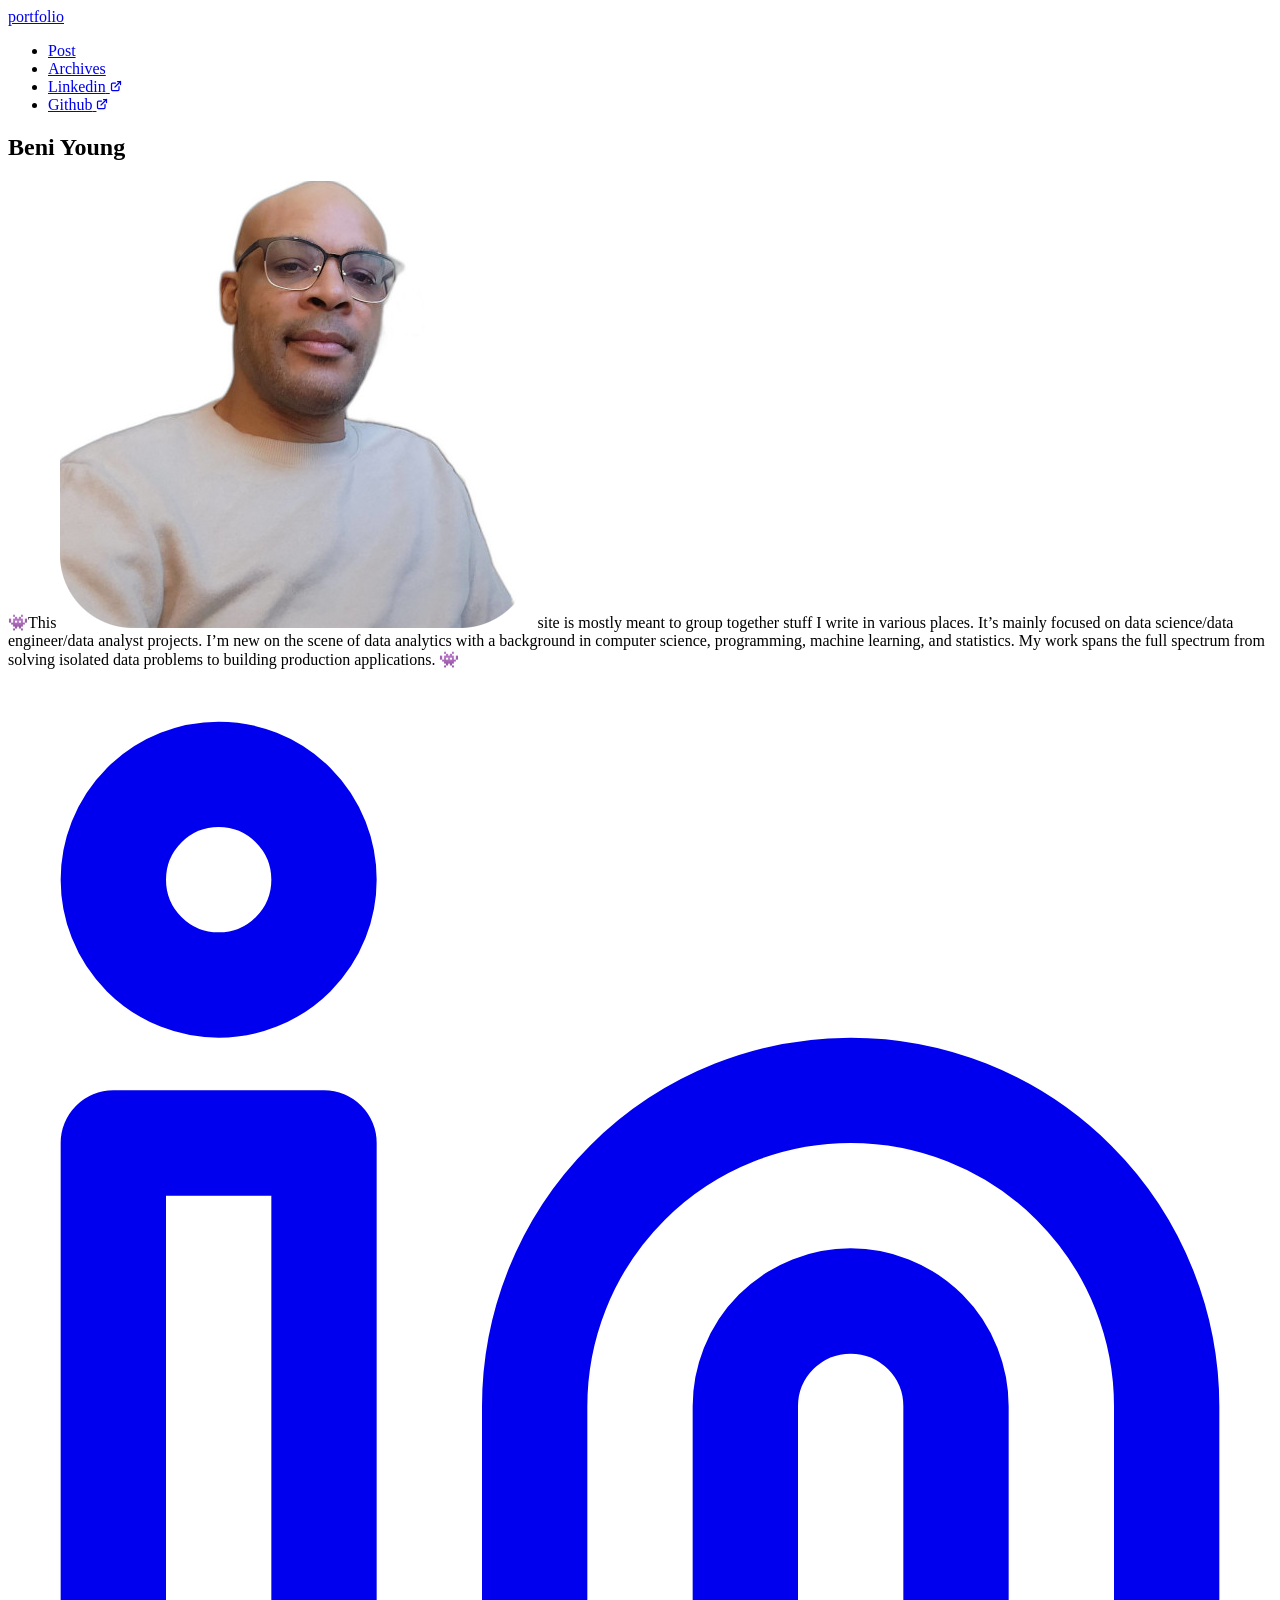
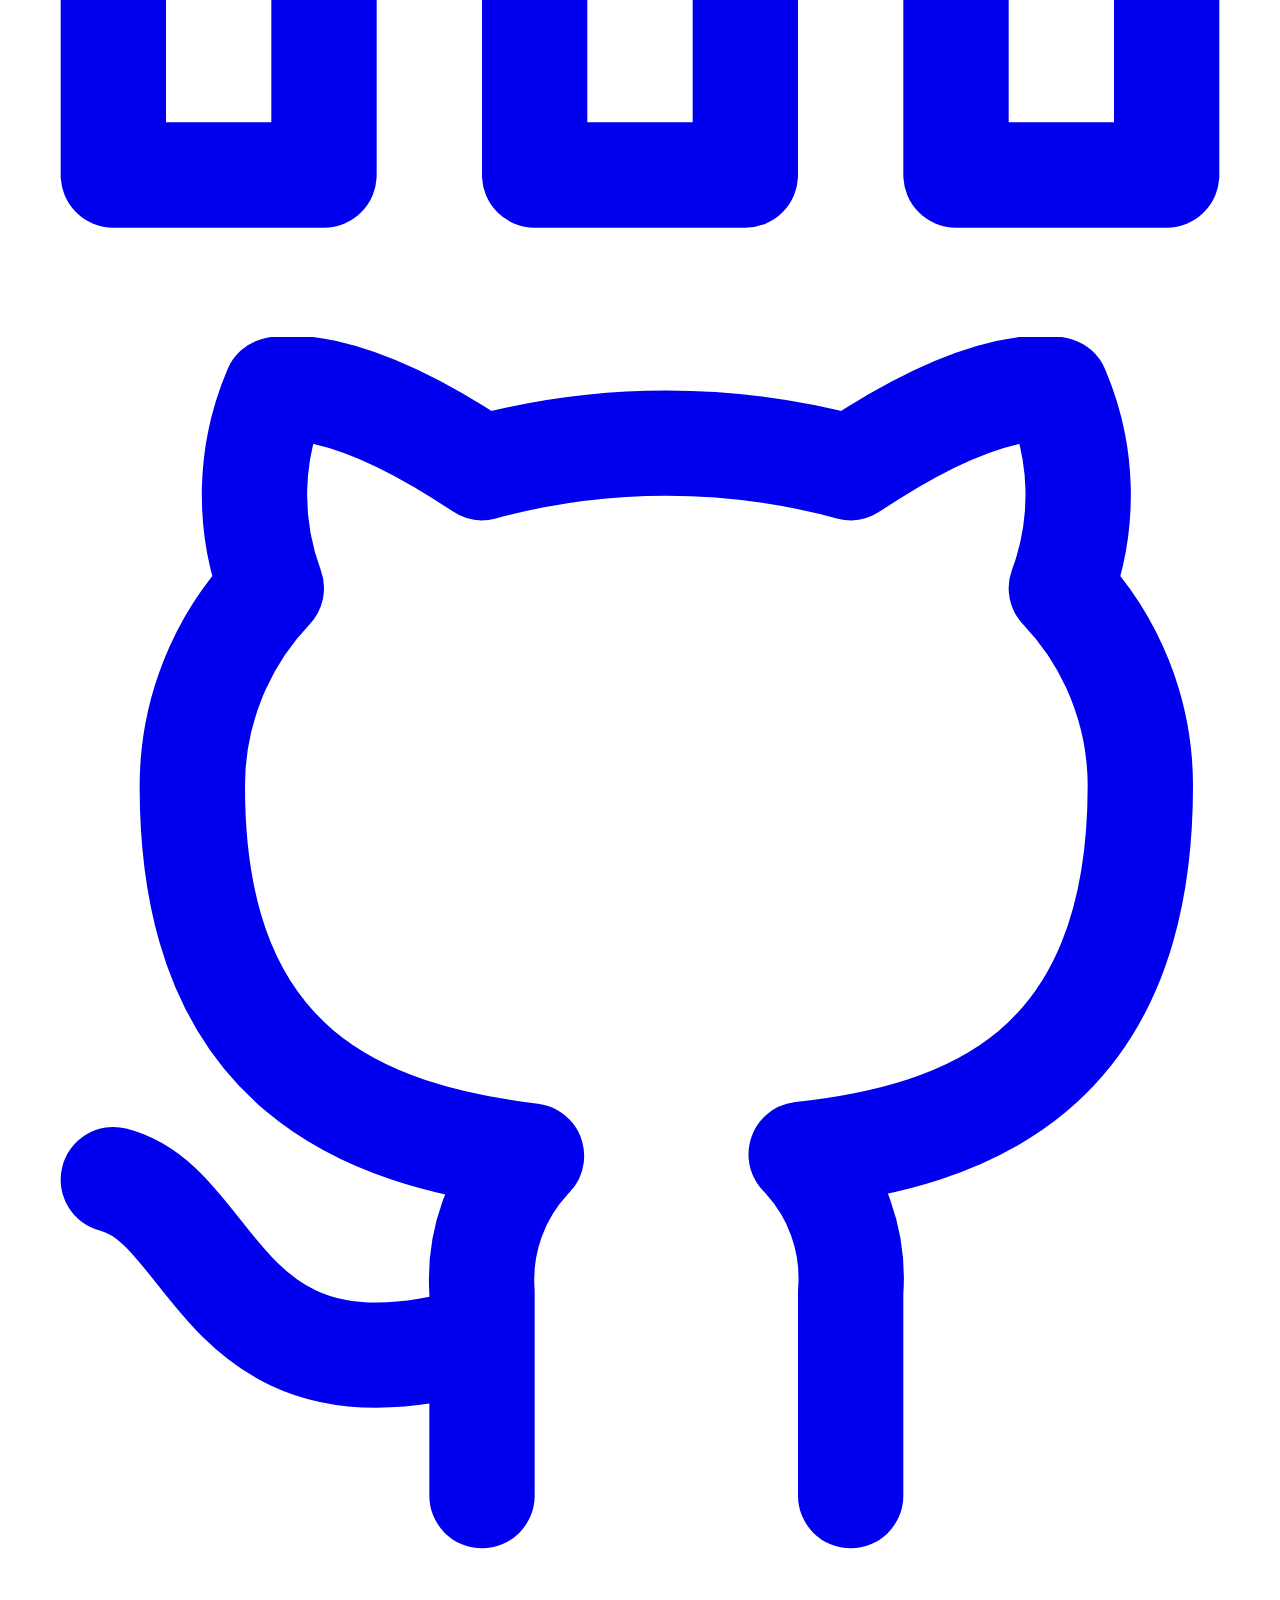
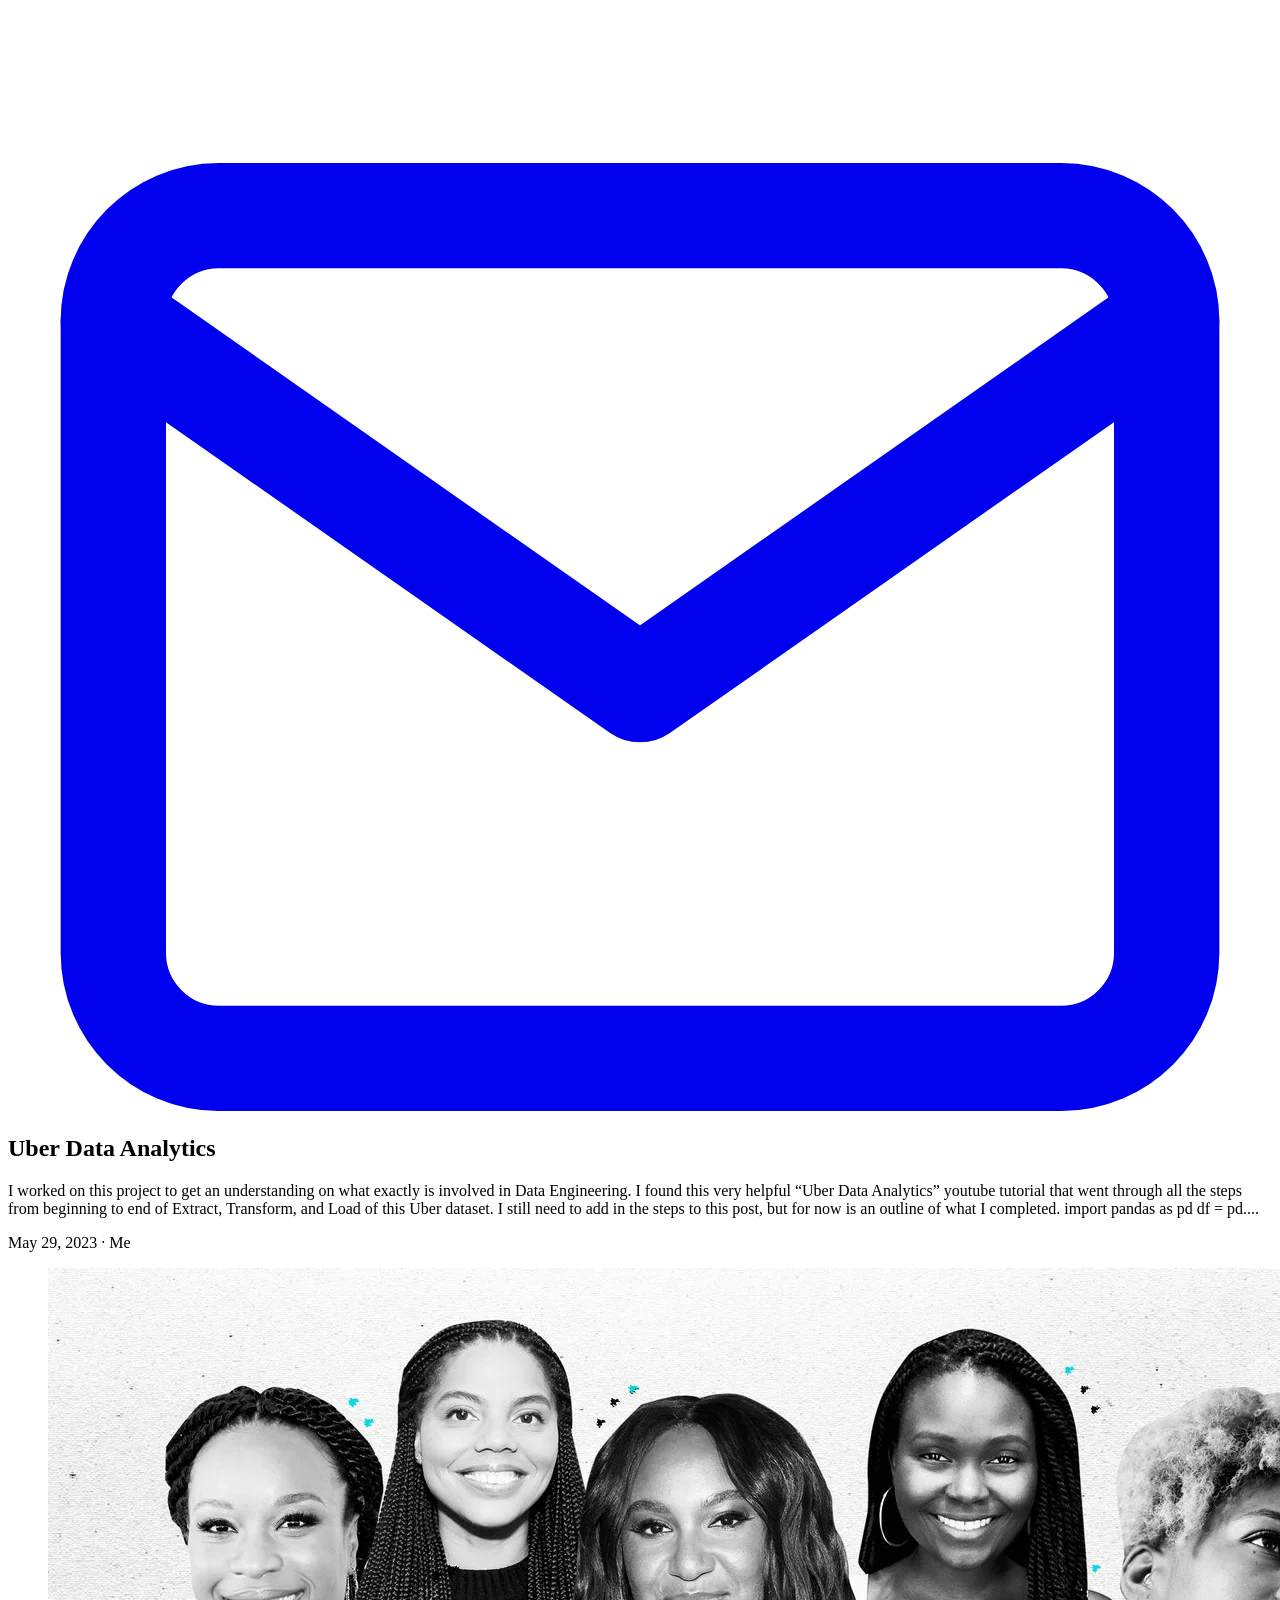
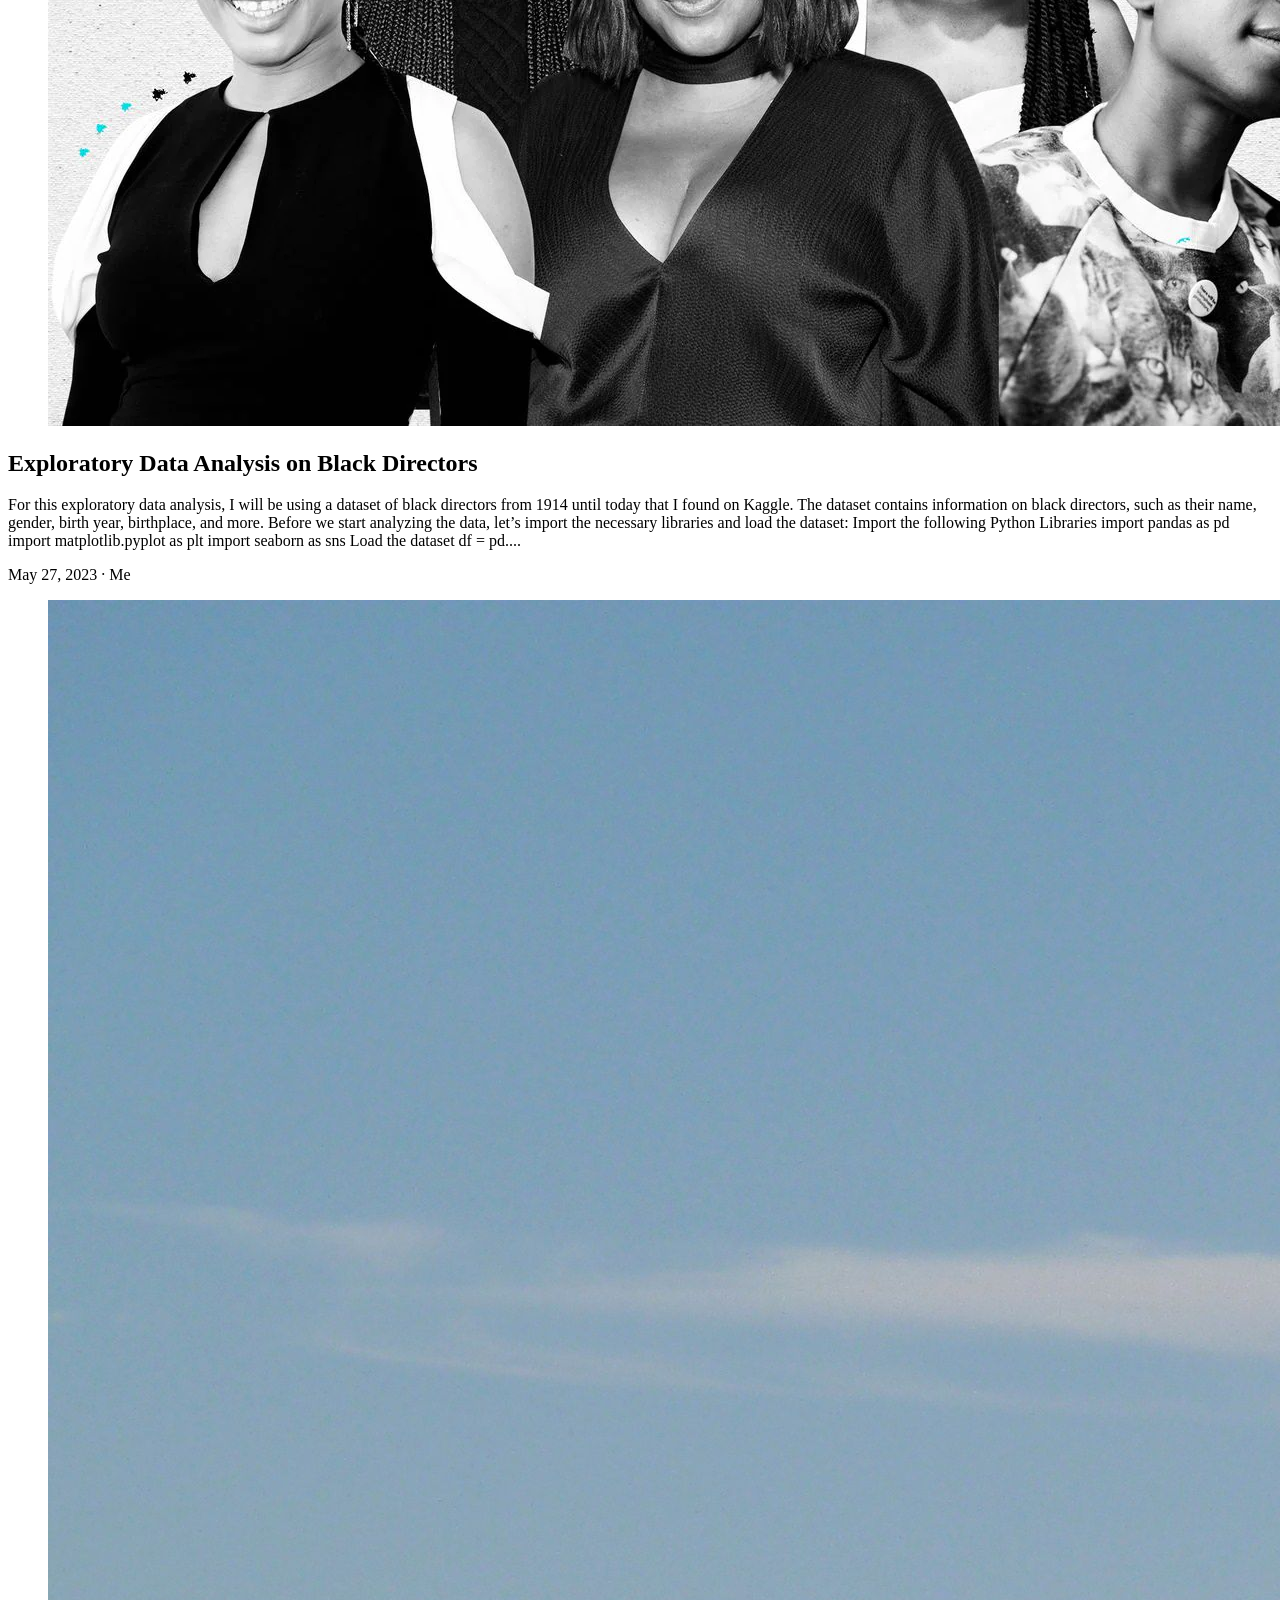
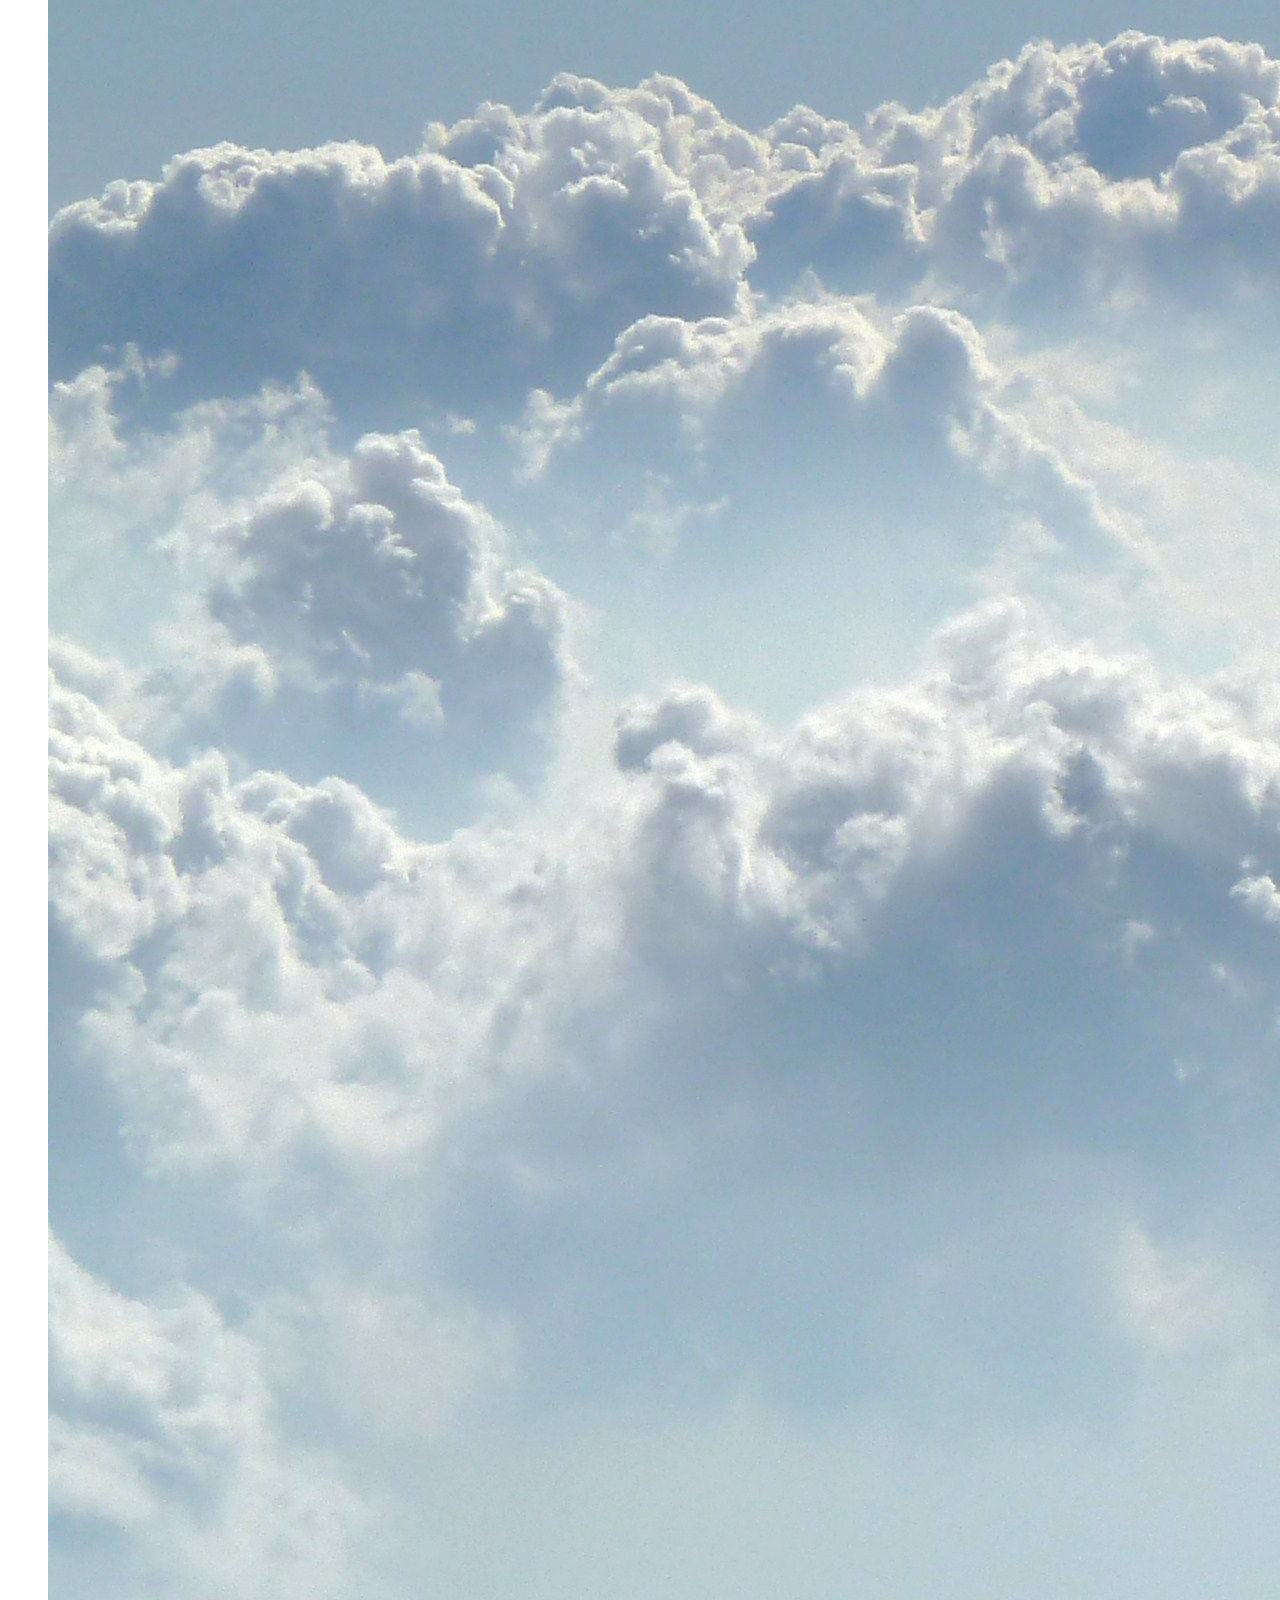
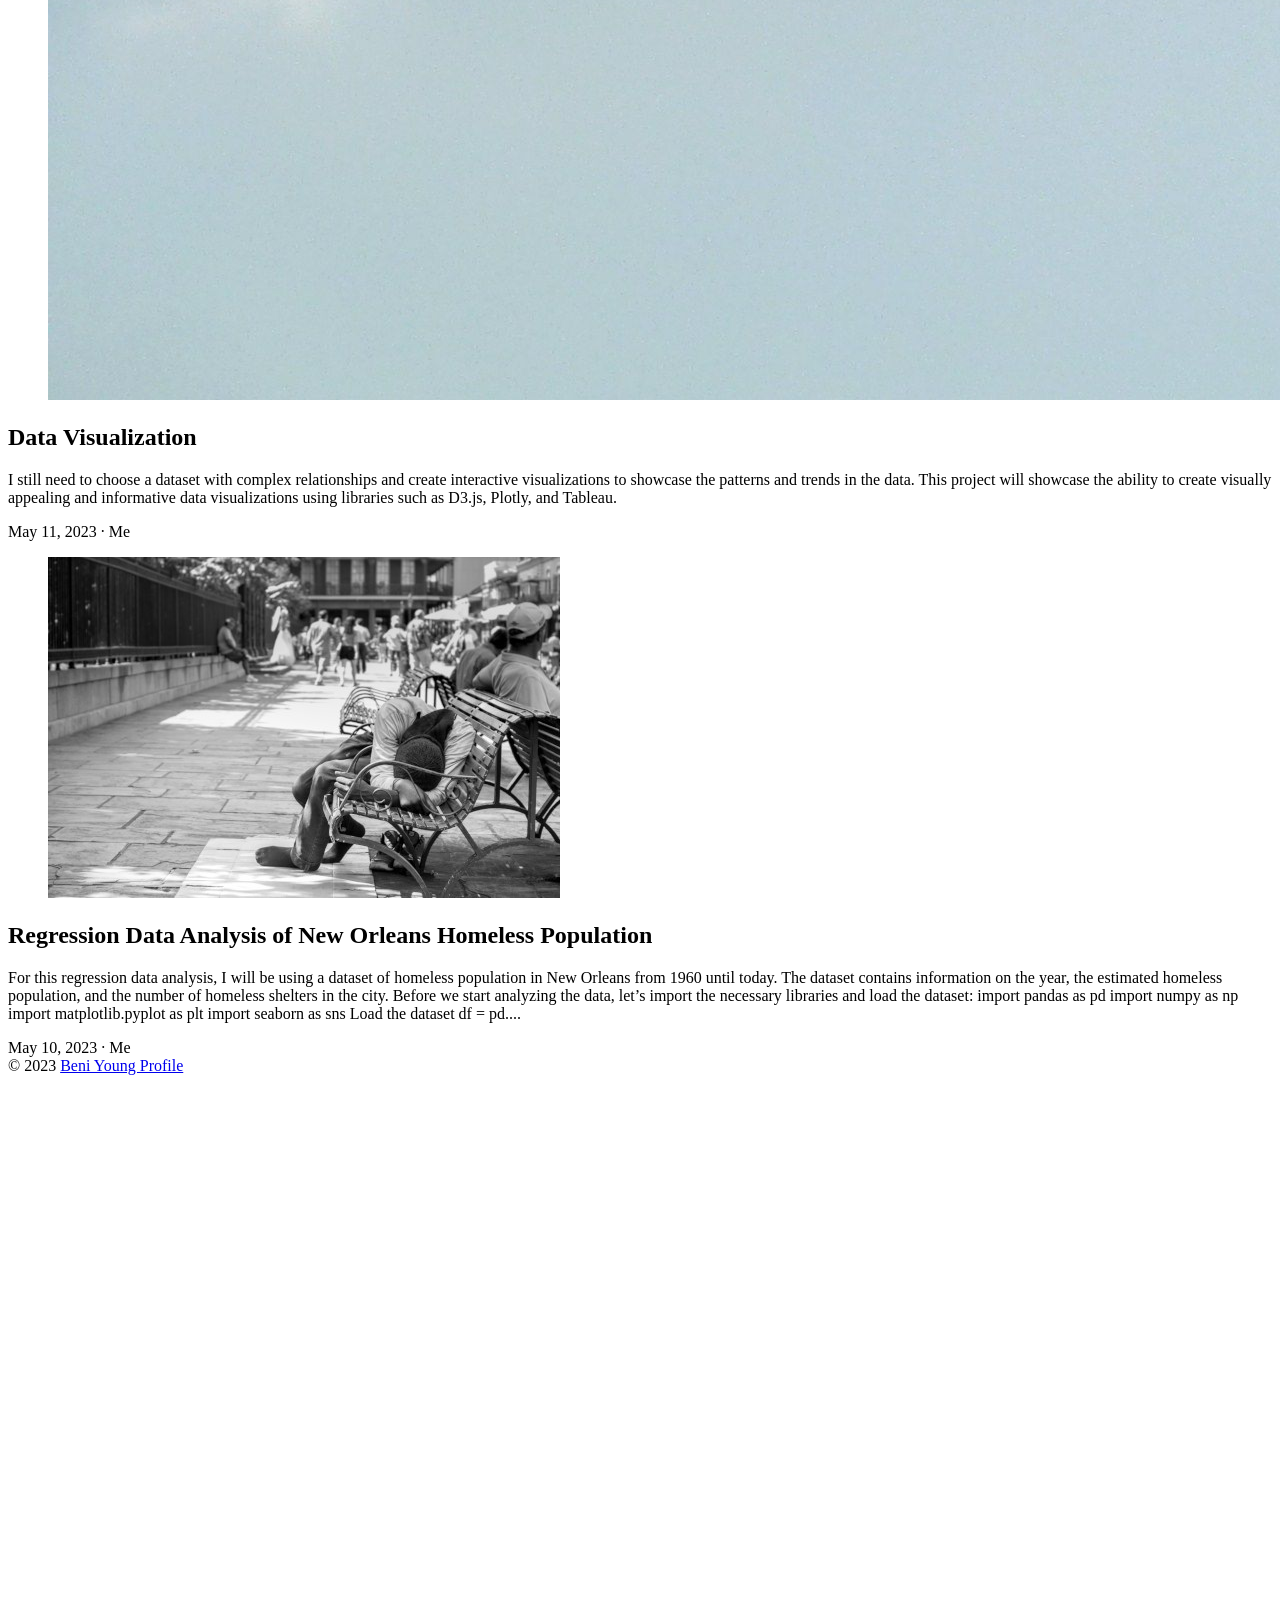
==== commit 47f8e2c4: "Add files via upload" ====
--- a/index.html
+++ b/index.html
@@ -1,5 +1,5 @@
-<!doctype html><html lang=en dir=auto><head><meta name=generator content="Hugo 0.111.3"><meta charset=utf-8><meta http-equiv=x-ua-compatible content="IE=edge"><meta name=viewport content="width=device-width,initial-scale=1,shrink-to-fit=no"><meta name=robots content="index, follow"><title>Beni Young Profile</title><meta name=keywords content="Blog,Portfolio,Data Analytics,Data Engineer,Data Scientist"><meta name=description content="Beni Young Data Analyst Profile"><meta name=author content="Me"><link rel=canonical href=https://beni-young.github.io/><meta name=google-site-verification content="XYZabc"><meta name=yandex-verification content="XYZabc"><meta name=msvalidate.01 content="XYZabc"><link crossorigin=anonymous href=/assets/css/stylesheet.186a7cc9223a728f25d8508c6ff10093c719383ba5f3cd3db9652d49d533005c.css integrity="sha256-GGp8ySI6co8l2FCMb/EAk8cZODul8809uWUtSdUzAFw=" rel="preload stylesheet" as=style><link rel=icon href=https://beni-young.github.io/%3Clink%20/%20abs%20url%3E><link rel=icon type=image/png sizes=16x16 href=https://beni-young.github.io/%3Clink%20/%20abs%20url%3E><link rel=icon type=image/png sizes=32x32 href=https://beni-young.github.io/%3Clink%20/%20abs%20url%3E><link rel=apple-touch-icon href=https://beni-young.github.io/%3Clink%20/%20abs%20url%3E><link rel=mask-icon href=https://beni-young.github.io/%3Clink%20/%20abs%20url%3E><meta name=theme-color content="#2e2e33"><meta name=msapplication-TileColor content="#2e2e33"><link rel=alternate type=application/rss+xml href=https://beni-young.github.io/index.xml><noscript><style>#theme-toggle,.top-link{display:none}</style><style>@media(prefers-color-scheme:dark){:root{--theme:rgb(29, 30, 32);--entry:rgb(46, 46, 51);--primary:rgb(218, 218, 219);--secondary:rgb(155, 156, 157);--tertiary:rgb(65, 66, 68);--content:rgb(196, 196, 197);--hljs-bg:rgb(46, 46, 51);--code-bg:rgb(55, 56, 62);--border:rgb(51, 51, 51)}.list{background:var(--theme)}.list:not(.dark)::-webkit-scrollbar-track{background:0 0}.list:not(.dark)::-webkit-scrollbar-thumb{border-color:var(--theme)}}</style></noscript><script type=application/javascript>var doNotTrack=!1;doNotTrack||(function(e,t,n,s,o,i,a){e.GoogleAnalyticsObject=o,e[o]=e[o]||function(){(e[o].q=e[o].q||[]).push(arguments)},e[o].l=1*new Date,i=t.createElement(n),a=t.getElementsByTagName(n)[0],i.async=1,i.src=s,a.parentNode.insertBefore(i,a)}(window,document,"script","https://www.google-analytics.com/analytics.js","ga"),ga("create","UA-123-45","auto"),ga("send","pageview"))</script><meta property="og:title" content="Beni Young Profile"><meta property="og:description" content="Beni Young Data Analyst Profile"><meta property="og:type" content="website"><meta property="og:url" content="https://beni-young.github.io/"><meta property="og:site_name" content="Beni Young Profile"><meta name=twitter:card content="summary"><meta name=twitter:title content="Beni Young Profile"><meta name=twitter:description content="Beni Young Data Analyst Profile"><script type=application/ld+json>{"@context":"https://schema.org","@type":"Organization","name":"Beni Young Profile","url":"https://beni-young.github.io/","description":"Beni Young Data Analyst Profile","thumbnailUrl":"https://beni-young.github.io/%3Clink%20/%20abs%20url%3E","sameAs":["https://www.linkedin.com/in/beni-young-0531a3235/","https://github.com/beni-young","mailto:beni.young [at] gmail.com"]}</script></head><body class=list id=top><script>window.matchMedia("(prefers-color-scheme: dark)").matches&&document.body.classList.add("dark")</script><header class=header><nav class=nav><div class=logo><a href=https://beni-young.github.io/ accesskey=h title="portfolio (Alt + H)"><img src=https://beni-young.github.io/apple-touch-icon.png alt aria-label=logo height=35>portfolio</a><div class=logo-switches></div></div><ul id=menu><li><a href=https://beni-young.github.io/posts/ title=Post><span>Post</span></a></li><li><a href=https://beni-young.github.io/archives/ title=Archives><span>Archives</span></a></li><li><a href=https://www.linkedin.com/in/beni-young-0531a3235/ title=Linkedin><span>Linkedin</span>&nbsp;<svg fill="none" shape-rendering="geometricPrecision" stroke="currentcolor" stroke-linecap="round" stroke-linejoin="round" stroke-width="2.5" viewBox="0 0 24 24" height="12" width="12"><path d="M18 13v6a2 2 0 01-2 2H5a2 2 0 01-2-2V8a2 2 0 012-2h6"/><path d="M15 3h6v6"/><path d="M10 14 21 3"/></svg></a></li><li><a href=https://github.com/beni-young title=Github><span>Github</span>&nbsp;<svg fill="none" shape-rendering="geometricPrecision" stroke="currentcolor" stroke-linecap="round" stroke-linejoin="round" stroke-width="2.5" viewBox="0 0 24 24" height="12" width="12"><path d="M18 13v6a2 2 0 01-2 2H5a2 2 0 01-2-2V8a2 2 0 012-2h6"/><path d="M15 3h6v6"/><path d="M10 14 21 3"/></svg></a></li></ul></nav></header><main class=main><article class="first-entry home-info"><header class=entry-header><h1>Beni Young</h1></header><div class=entry-content>👾This <img loading=lazy src=/images/tinywow_remove_bg_1358085.png#floatleft alt="Beni Young">
+<!doctype html><html lang=en dir=auto><head><meta name=generator content="Hugo 0.111.3"><meta charset=utf-8><meta http-equiv=x-ua-compatible content="IE=edge"><meta name=viewport content="width=device-width,initial-scale=1,shrink-to-fit=no"><meta name=robots content="index, follow"><title>Beni Young Profile</title><meta name=keywords content="Blog,Portfolio,Data Analytics,Data Engineer,Data Scientist"><meta name=description content="Beni Young Data Analyst Profile"><meta name=author content="Me"><link rel=canonical href=https://beni-young.github.io/github-portfolio/><meta name=google-site-verification content="XYZabc"><meta name=yandex-verification content="XYZabc"><meta name=msvalidate.01 content="XYZabc"><link crossorigin=anonymous href=/github-portfolio/assets/css/stylesheet.186a7cc9223a728f25d8508c6ff10093c719383ba5f3cd3db9652d49d533005c.css integrity="sha256-GGp8ySI6co8l2FCMb/EAk8cZODul8809uWUtSdUzAFw=" rel="preload stylesheet" as=style><link rel=icon href=https://beni-young.github.io/github-portfolio/%3Clink%20/%20abs%20url%3E><link rel=icon type=image/png sizes=16x16 href=https://beni-young.github.io/github-portfolio/%3Clink%20/%20abs%20url%3E><link rel=icon type=image/png sizes=32x32 href=https://beni-young.github.io/github-portfolio/%3Clink%20/%20abs%20url%3E><link rel=apple-touch-icon href=https://beni-young.github.io/github-portfolio/%3Clink%20/%20abs%20url%3E><link rel=mask-icon href=https://beni-young.github.io/github-portfolio/%3Clink%20/%20abs%20url%3E><meta name=theme-color content="#2e2e33"><meta name=msapplication-TileColor content="#2e2e33"><link rel=alternate type=application/rss+xml href=https://beni-young.github.io/github-portfolio/index.xml><noscript><style>#theme-toggle,.top-link{display:none}</style><style>@media(prefers-color-scheme:dark){:root{--theme:rgb(29, 30, 32);--entry:rgb(46, 46, 51);--primary:rgb(218, 218, 219);--secondary:rgb(155, 156, 157);--tertiary:rgb(65, 66, 68);--content:rgb(196, 196, 197);--hljs-bg:rgb(46, 46, 51);--code-bg:rgb(55, 56, 62);--border:rgb(51, 51, 51)}.list{background:var(--theme)}.list:not(.dark)::-webkit-scrollbar-track{background:0 0}.list:not(.dark)::-webkit-scrollbar-thumb{border-color:var(--theme)}}</style></noscript><script type=application/javascript>var doNotTrack=!1;doNotTrack||(function(e,t,n,s,o,i,a){e.GoogleAnalyticsObject=o,e[o]=e[o]||function(){(e[o].q=e[o].q||[]).push(arguments)},e[o].l=1*new Date,i=t.createElement(n),a=t.getElementsByTagName(n)[0],i.async=1,i.src=s,a.parentNode.insertBefore(i,a)}(window,document,"script","https://www.google-analytics.com/analytics.js","ga"),ga("create","UA-123-45","auto"),ga("send","pageview"))</script><meta property="og:title" content="Beni Young Profile"><meta property="og:description" content="Beni Young Data Analyst Profile"><meta property="og:type" content="website"><meta property="og:url" content="https://beni-young.github.io/github-portfolio/"><meta property="og:site_name" content="Beni Young Profile"><meta name=twitter:card content="summary"><meta name=twitter:title content="Beni Young Profile"><meta name=twitter:description content="Beni Young Data Analyst Profile"><script type=application/ld+json>{"@context":"https://schema.org","@type":"Organization","name":"Beni Young Profile","url":"https://beni-young.github.io/github-portfolio/","description":"Beni Young Data Analyst Profile","thumbnailUrl":"https://beni-young.github.io/github-portfolio/%3Clink%20/%20abs%20url%3E","sameAs":["https://www.linkedin.com/in/beni-young-0531a3235/","https://github.com/beni-young","mailto:beni.young [at] gmail.com"]}</script></head><body class=list id=top><script>window.matchMedia("(prefers-color-scheme: dark)").matches&&document.body.classList.add("dark")</script><header class=header><nav class=nav><div class=logo><a href=https://beni-young.github.io/github-portfolio/ accesskey=h title="portfolio (Alt + H)"><img src=https://beni-young.github.io/apple-touch-icon.png alt aria-label=logo height=35>portfolio</a><div class=logo-switches></div></div><ul id=menu><li><a href=https://beni-young.github.io/github-portfolio/posts/ title=Post><span>Post</span></a></li><li><a href=https://beni-young.github.io/github-portfolio/archives/ title=Archives><span>Archives</span></a></li><li><a href=https://www.linkedin.com/in/beni-young-0531a3235/ title=Linkedin><span>Linkedin</span>&nbsp;<svg fill="none" shape-rendering="geometricPrecision" stroke="currentcolor" stroke-linecap="round" stroke-linejoin="round" stroke-width="2.5" viewBox="0 0 24 24" height="12" width="12"><path d="M18 13v6a2 2 0 01-2 2H5a2 2 0 01-2-2V8a2 2 0 012-2h6"/><path d="M15 3h6v6"/><path d="M10 14 21 3"/></svg></a></li><li><a href=https://github.com/beni-young title=Github><span>Github</span>&nbsp;<svg fill="none" shape-rendering="geometricPrecision" stroke="currentcolor" stroke-linecap="round" stroke-linejoin="round" stroke-width="2.5" viewBox="0 0 24 24" height="12" width="12"><path d="M18 13v6a2 2 0 01-2 2H5a2 2 0 01-2-2V8a2 2 0 012-2h6"/><path d="M15 3h6v6"/><path d="M10 14 21 3"/></svg></a></li></ul></nav></header><main class=main><article class="first-entry home-info"><header class=entry-header><h1>Beni Young</h1></header><div class=entry-content>👾This <img loading=lazy src=/images/tinywow_remove_bg_1358085.png#floatleft alt="Beni Young">
 site is mostly meant to group together stuff I write in various places. It’s mainly focused on data science/data engineer/data analyst projects. I’m new on the scene of data analytics with a background in computer science, programming, machine learning, and statistics. My work spans the full spectrum from solving isolated data problems to building production applications. 👾</div><footer class=entry-footer><div class=social-icons><a href=https://www.linkedin.com/in/beni-young-0531a3235/ target=_blank rel="noopener noreferrer me" title=Linkedin><svg xmlns="http://www.w3.org/2000/svg" viewBox="0 0 24 24" fill="none" stroke="currentcolor" stroke-width="2" stroke-linecap="round" stroke-linejoin="round"><path d="M16 8a6 6 0 016 6v7h-4v-7a2 2 0 00-2-2 2 2 0 00-2 2v7h-4v-7a6 6 0 016-6z"/><rect x="2" y="9" width="4" height="12"/><circle cx="4" cy="4" r="2"/></svg></a><a href=https://github.com/beni-young target=_blank rel="noopener noreferrer me" title=Github><svg xmlns="http://www.w3.org/2000/svg" viewBox="0 0 24 24" fill="none" stroke="currentcolor" stroke-width="2" stroke-linecap="round" stroke-linejoin="round"><path d="M9 19c-5 1.5-5-2.5-7-3m14 6v-3.87a3.37 3.37.0 00-.94-2.61c3.14-.35 6.44-1.54 6.44-7A5.44 5.44.0 0020 4.77 5.07 5.07.0 0019.91 1S18.73.65 16 2.48a13.38 13.38.0 00-7 0C6.27.65 5.09 1 5.09 1A5.07 5.07.0 005 4.77 5.44 5.44.0 003.5 8.55c0 5.42 3.3 6.61 6.44 7A3.37 3.37.0 009 18.13V22"/></svg></a><a href=mailto:beni.young%20[at]%20gmail.com target=_blank rel="noopener noreferrer me" title=Email><svg xmlns="http://www.w3.org/2000/svg" viewBox="0 0 24 21" fill="none" stroke="currentcolor" stroke-width="2" stroke-linecap="round" stroke-linejoin="round"><path d="M4 4h16c1.1.0 2 .9 2 2v12c0 1.1-.9 2-2 2H4c-1.1.0-2-.9-2-2V6c0-1.1.9-2 2-2z"/><polyline points="22,6 12,13 2,6"/></svg></a></div></footer></article><article class=post-entry><header class=entry-header><h2>Uber Data Analytics</h2></header><div class=entry-content><p>I worked on this project to get an understanding on what exactly is involved in Data Engineering. I found this very helpful “Uber Data Analytics” youtube tutorial that went through all the steps from beginning to end of Extract, Transform, and Load of this Uber dataset. I still need to add in the steps to this post, but for now is an outline of what I completed.
-import pandas as pd df = pd....</p></div><footer class=entry-footer><span title='2023-05-29 11:58:08 -0400 -0400'>May 29, 2023</span>&nbsp;·&nbsp;Me</footer><a class=entry-link aria-label="post link to Uber Data Analytics" href=https://beni-young.github.io/posts/uber-data-analytics/></a></article><article class=post-entry><figure class=entry-cover><img loading=lazy src=https://beni-young.github.io/images/5AAZ56276FF3ZOBLEAVA4DA6PQ.webp alt></figure><header class=entry-header><h2>Exploratory Data Analysis on Black Directors</h2></header><div class=entry-content><p>For this exploratory data analysis, I will be using a dataset of black directors from 1914 until today that I found on Kaggle. The dataset contains information on black directors, such as their name, gender, birth year, birthplace, and more. Before we start analyzing the data, let’s import the necessary libraries and load the dataset:
-Import the following Python Libraries import pandas as pd import matplotlib.pyplot as plt import seaborn as sns Load the dataset df = pd....</p></div><footer class=entry-footer><span title='2023-05-27 10:58:08 -0400 -0400'>May 27, 2023</span>&nbsp;·&nbsp;Me</footer><a class=entry-link aria-label="post link to Exploratory Data Analysis on Black Directors" href=https://beni-young.github.io/posts/project-1/></a></article><article class=post-entry><figure class=entry-cover><img loading=lazy src=https://beni-young.github.io/images/clouds_h3.jpg alt></figure><header class=entry-header><h2>Data Visualization</h2></header><div class=entry-content><p>I still need to choose a dataset with complex relationships and create interactive visualizations to showcase the patterns and trends in the data. This project will showcase the ability to create visually appealing and informative data visualizations using libraries such as D3.js, Plotly, and Tableau.</p></div><footer class=entry-footer><span title='2023-05-11 11:13:32 -0400 -0400'>May 11, 2023</span>&nbsp;·&nbsp;Me</footer><a class=entry-link aria-label="post link to Data Visualization" href=https://beni-young.github.io/posts/project-3/></a></article><article class=post-entry><figure class=entry-cover><img loading=lazy src=https://beni-young.github.io/images/22158864631_8f5ec40372_k.jpg alt></figure><header class=entry-header><h2>Regression Data Analysis of New Orleans Homeless Population</h2></header><div class=entry-content><p>For this regression data analysis, I will be using a dataset of homeless population in New Orleans from 1960 until today. The dataset contains information on the year, the estimated homeless population, and the number of homeless shelters in the city. Before we start analyzing the data, let’s import the necessary libraries and load the dataset:
-import pandas as pd import numpy as np import matplotlib.pyplot as plt import seaborn as sns Load the dataset df = pd....</p></div><footer class=entry-footer><span title='2023-05-10 11:00:59 -0400 -0400'>May 10, 2023</span>&nbsp;·&nbsp;Me</footer><a class=entry-link aria-label="post link to Regression Data Analysis of New Orleans Homeless Population" href=https://beni-young.github.io/posts/project-2/></a></article></main><footer class=footer><span>&copy; 2023 <a href=https://beni-young.github.io/>Beni Young Profile</a></span></footer><a href=#top aria-label="go to top" title="Go to Top (Alt + G)" class=top-link id=top-link accesskey=g><svg xmlns="http://www.w3.org/2000/svg" viewBox="0 0 12 6" fill="currentcolor"><path d="M12 6H0l6-6z"/></svg></a><script>let menu=document.getElementById("menu");menu&&(menu.scrollLeft=localStorage.getItem("menu-scroll-position"),menu.onscroll=function(){localStorage.setItem("menu-scroll-position",menu.scrollLeft)}),document.querySelectorAll('a[href^="#"]').forEach(e=>{e.addEventListener("click",function(e){e.preventDefault();var t=this.getAttribute("href").substr(1);window.matchMedia("(prefers-reduced-motion: reduce)").matches?document.querySelector(`[id='${decodeURIComponent(t)}']`).scrollIntoView():document.querySelector(`[id='${decodeURIComponent(t)}']`).scrollIntoView({behavior:"smooth"}),t==="top"?history.replaceState(null,null," "):history.pushState(null,null,`#${t}`)})})</script><script>var mybutton=document.getElementById("top-link");window.onscroll=function(){document.body.scrollTop>800||document.documentElement.scrollTop>800?(mybutton.style.visibility="visible",mybutton.style.opacity="1"):(mybutton.style.visibility="hidden",mybutton.style.opacity="0")}</script></body></html>+import pandas as pd df = pd....</p></div><footer class=entry-footer><span title='2023-05-29 11:58:08 -0400 -0400'>May 29, 2023</span>&nbsp;·&nbsp;Me</footer><a class=entry-link aria-label="post link to Uber Data Analytics" href=https://beni-young.github.io/github-portfolio/posts/uber-data-analytics/></a></article><article class=post-entry><figure class=entry-cover><img loading=lazy src=https://beni-young.github.io/github-portfolio/images/5AAZ56276FF3ZOBLEAVA4DA6PQ.webp alt></figure><header class=entry-header><h2>Exploratory Data Analysis on Black Directors</h2></header><div class=entry-content><p>For this exploratory data analysis, I will be using a dataset of black directors from 1914 until today that I found on Kaggle. The dataset contains information on black directors, such as their name, gender, birth year, birthplace, and more. Before we start analyzing the data, let’s import the necessary libraries and load the dataset:
+Import the following Python Libraries import pandas as pd import matplotlib.pyplot as plt import seaborn as sns Load the dataset df = pd....</p></div><footer class=entry-footer><span title='2023-05-27 10:58:08 -0400 -0400'>May 27, 2023</span>&nbsp;·&nbsp;Me</footer><a class=entry-link aria-label="post link to Exploratory Data Analysis on Black Directors" href=https://beni-young.github.io/github-portfolio/posts/project-1/></a></article><article class=post-entry><figure class=entry-cover><img loading=lazy src=https://beni-young.github.io/images/clouds_h3.jpg alt></figure><header class=entry-header><h2>Data Visualization</h2></header><div class=entry-content><p>I still need to choose a dataset with complex relationships and create interactive visualizations to showcase the patterns and trends in the data. This project will showcase the ability to create visually appealing and informative data visualizations using libraries such as D3.js, Plotly, and Tableau.</p></div><footer class=entry-footer><span title='2023-05-11 11:13:32 -0400 -0400'>May 11, 2023</span>&nbsp;·&nbsp;Me</footer><a class=entry-link aria-label="post link to Data Visualization" href=https://beni-young.github.io/github-portfolio/posts/project-3/></a></article><article class=post-entry><figure class=entry-cover><img loading=lazy src=https://beni-young.github.io/github-portfolio/images/22158864631_8f5ec40372_k.jpg alt></figure><header class=entry-header><h2>Regression Data Analysis of New Orleans Homeless Population</h2></header><div class=entry-content><p>For this regression data analysis, I will be using a dataset of homeless population in New Orleans from 1960 until today. The dataset contains information on the year, the estimated homeless population, and the number of homeless shelters in the city. Before we start analyzing the data, let’s import the necessary libraries and load the dataset:
+import pandas as pd import numpy as np import matplotlib.pyplot as plt import seaborn as sns Load the dataset df = pd....</p></div><footer class=entry-footer><span title='2023-05-10 11:00:59 -0400 -0400'>May 10, 2023</span>&nbsp;·&nbsp;Me</footer><a class=entry-link aria-label="post link to Regression Data Analysis of New Orleans Homeless Population" href=https://beni-young.github.io/github-portfolio/posts/project-2/></a></article></main><footer class=footer><span>&copy; 2023 <a href=https://beni-young.github.io/github-portfolio/>Beni Young Profile</a></span></footer><a href=#top aria-label="go to top" title="Go to Top (Alt + G)" class=top-link id=top-link accesskey=g><svg xmlns="http://www.w3.org/2000/svg" viewBox="0 0 12 6" fill="currentcolor"><path d="M12 6H0l6-6z"/></svg></a><script>let menu=document.getElementById("menu");menu&&(menu.scrollLeft=localStorage.getItem("menu-scroll-position"),menu.onscroll=function(){localStorage.setItem("menu-scroll-position",menu.scrollLeft)}),document.querySelectorAll('a[href^="#"]').forEach(e=>{e.addEventListener("click",function(e){e.preventDefault();var t=this.getAttribute("href").substr(1);window.matchMedia("(prefers-reduced-motion: reduce)").matches?document.querySelector(`[id='${decodeURIComponent(t)}']`).scrollIntoView():document.querySelector(`[id='${decodeURIComponent(t)}']`).scrollIntoView({behavior:"smooth"}),t==="top"?history.replaceState(null,null," "):history.pushState(null,null,`#${t}`)})})</script><script>var mybutton=document.getElementById("top-link");window.onscroll=function(){document.body.scrollTop>800||document.documentElement.scrollTop>800?(mybutton.style.visibility="visible",mybutton.style.opacity="1"):(mybutton.style.visibility="hidden",mybutton.style.opacity="0")}</script></body></html>
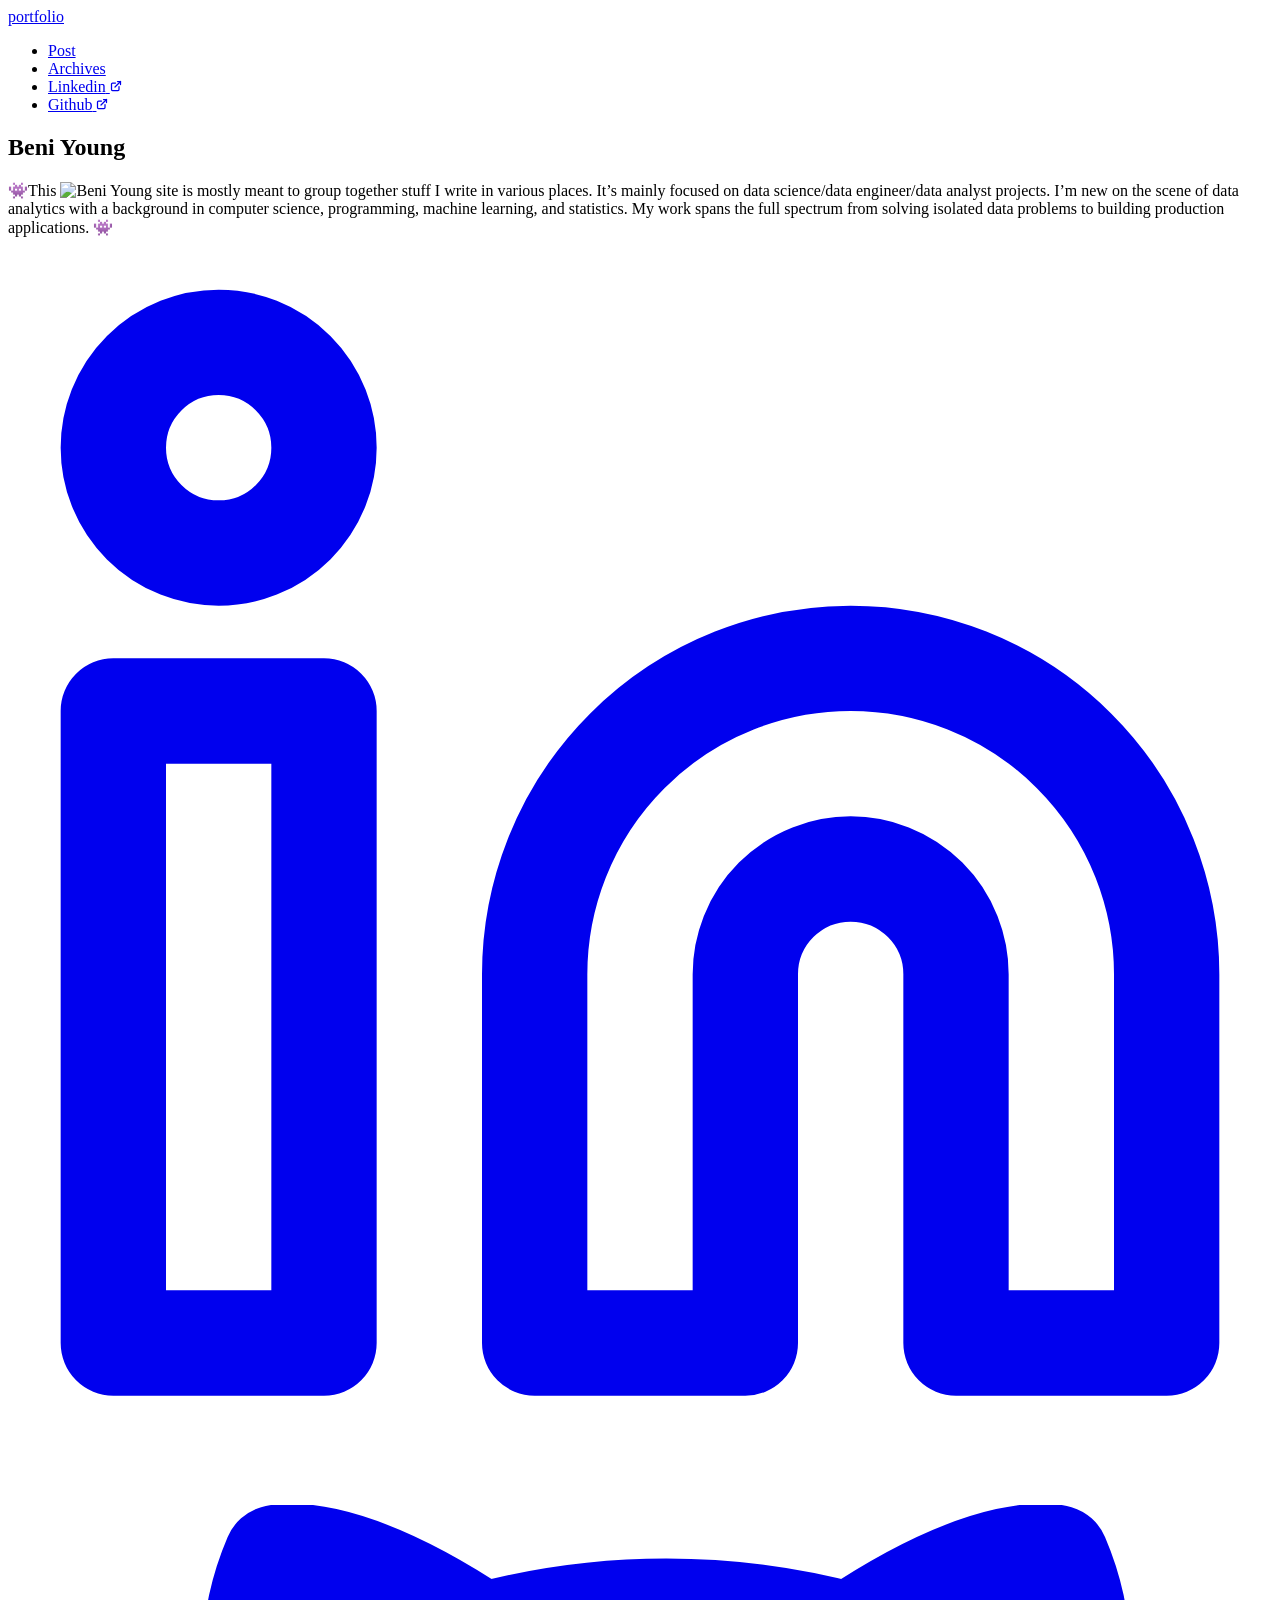
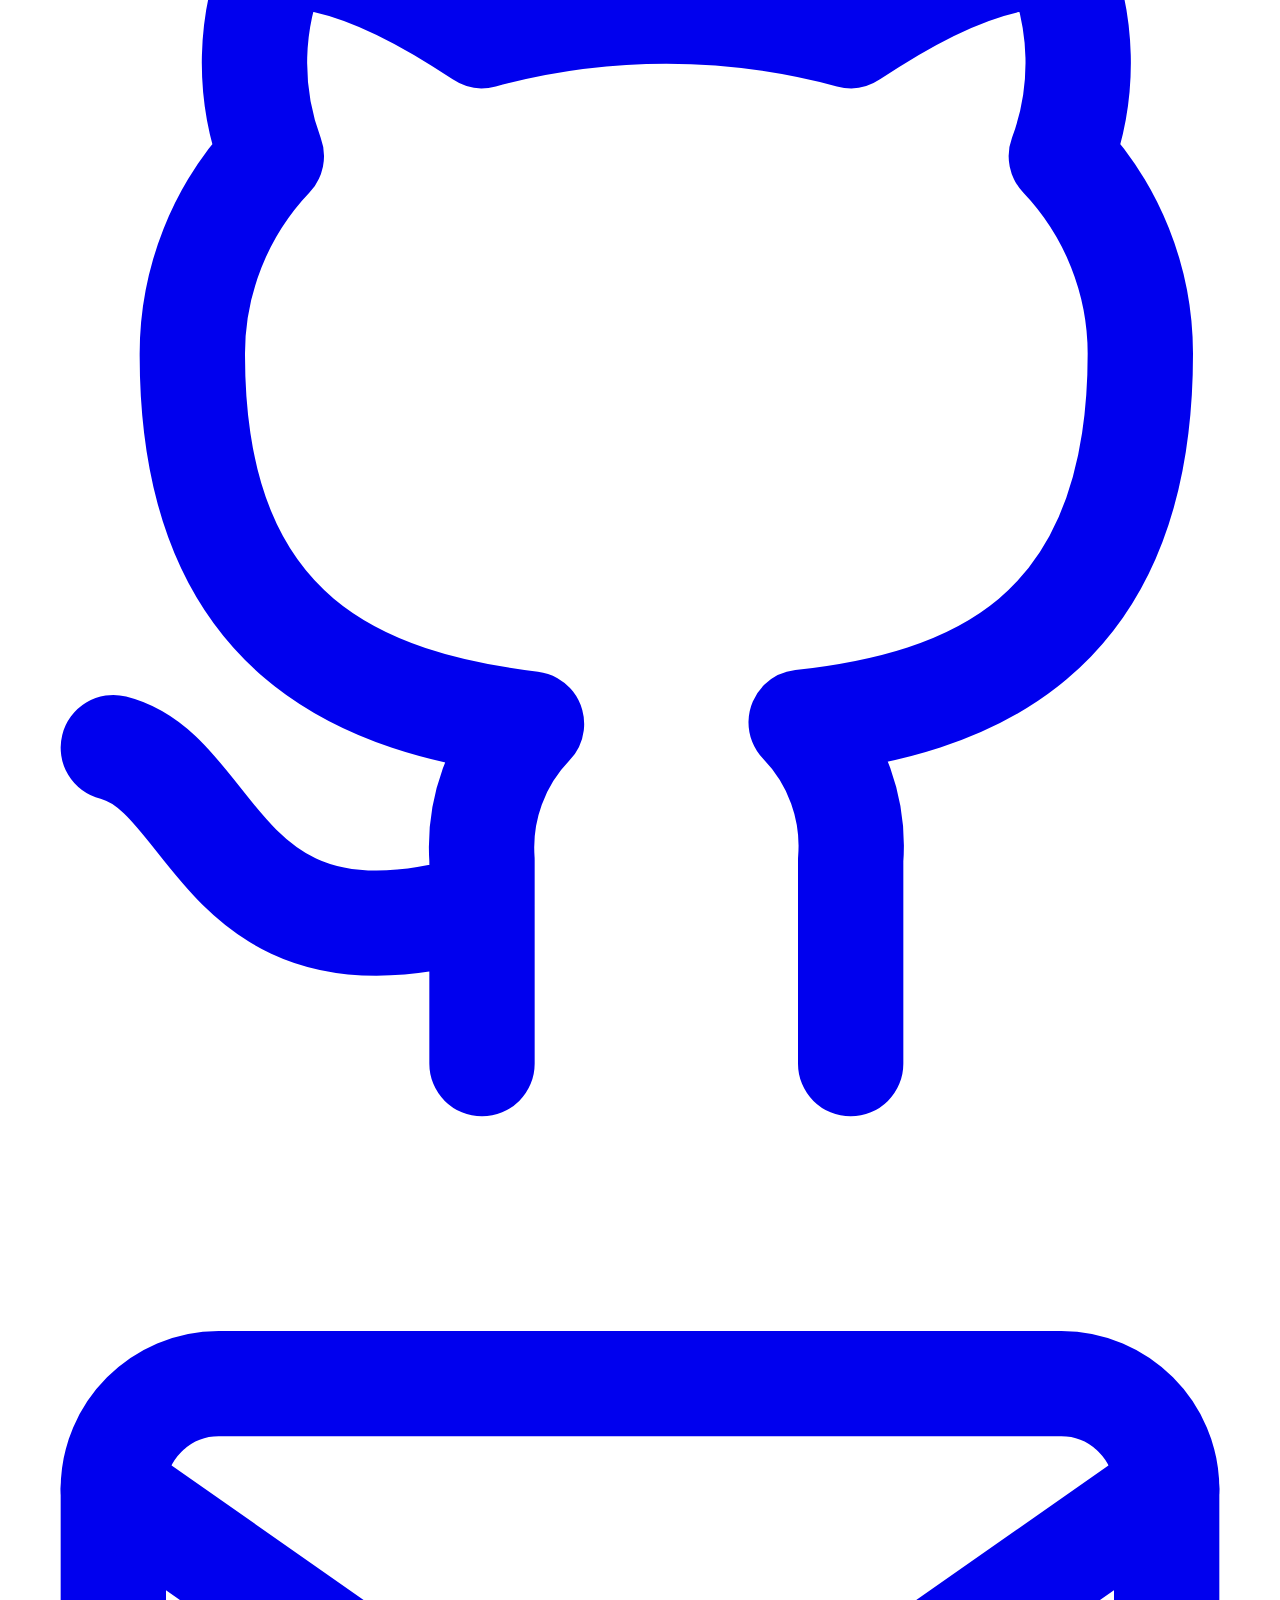
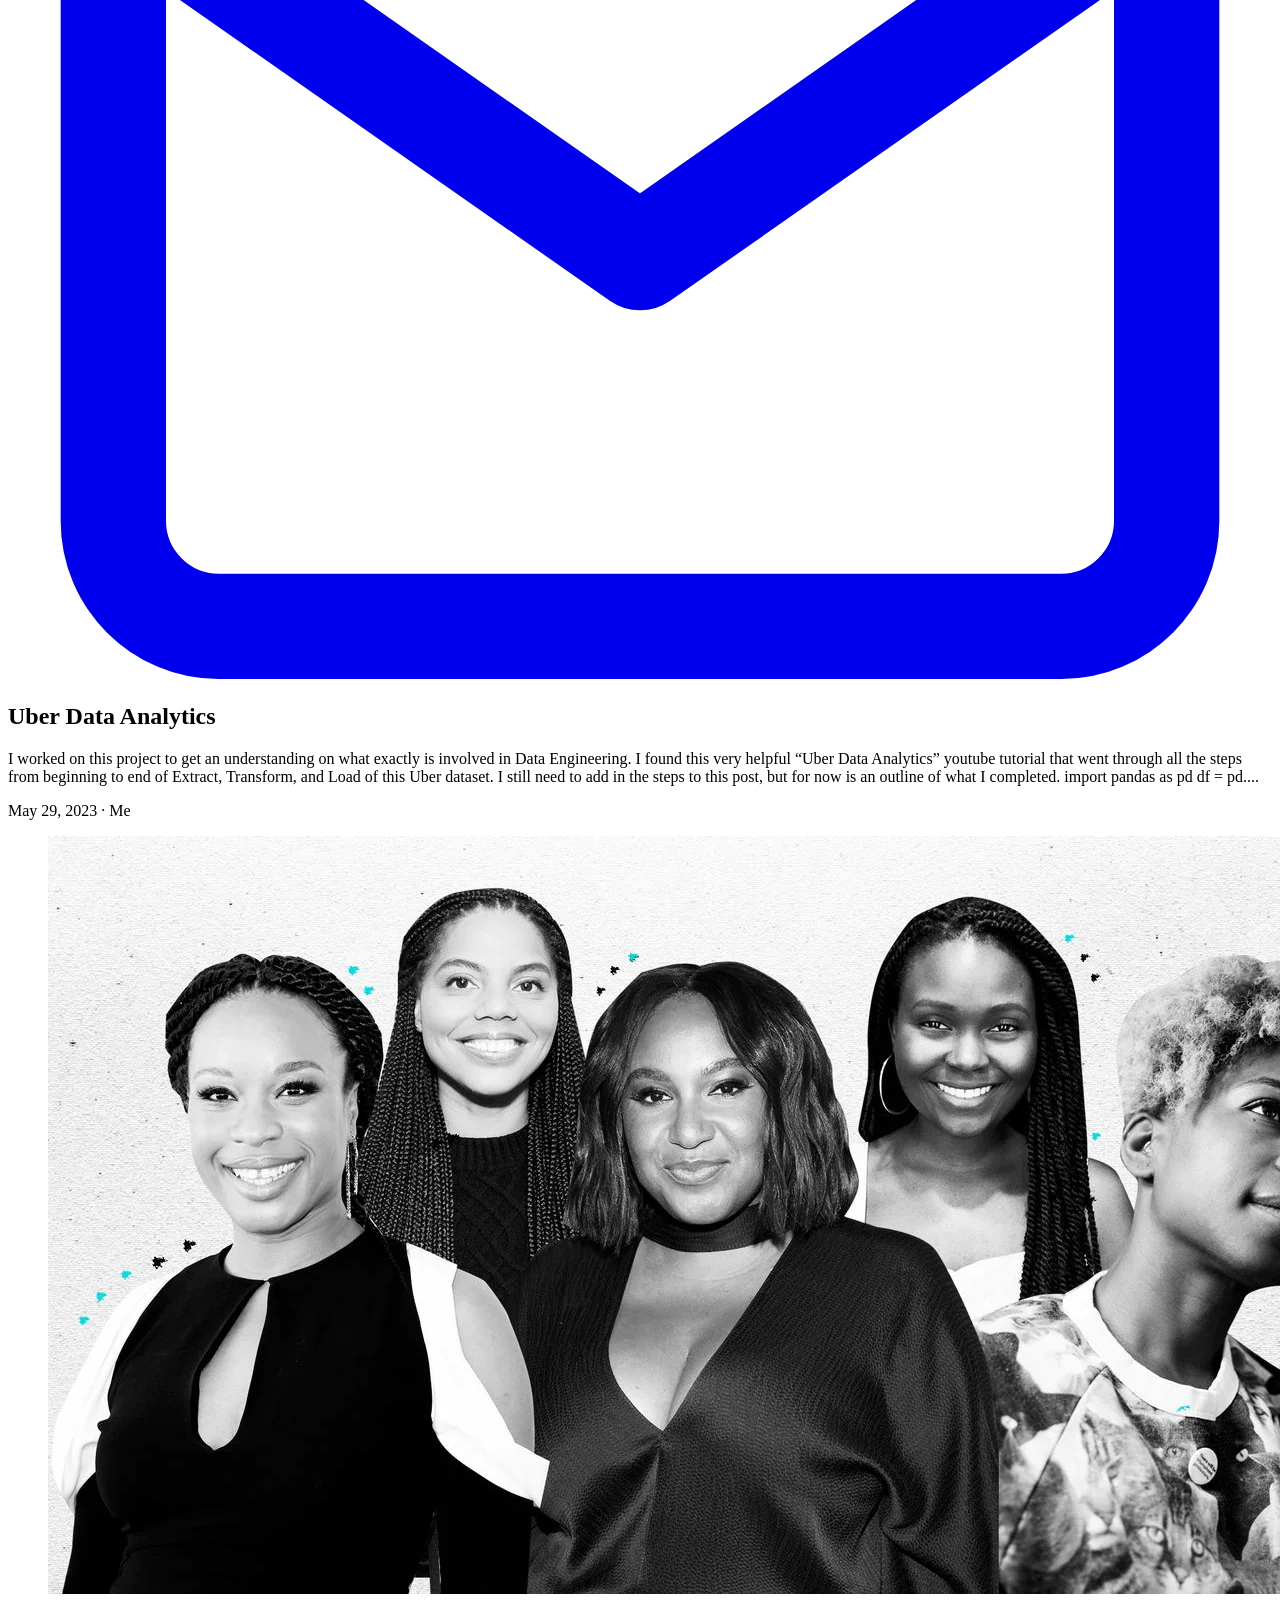
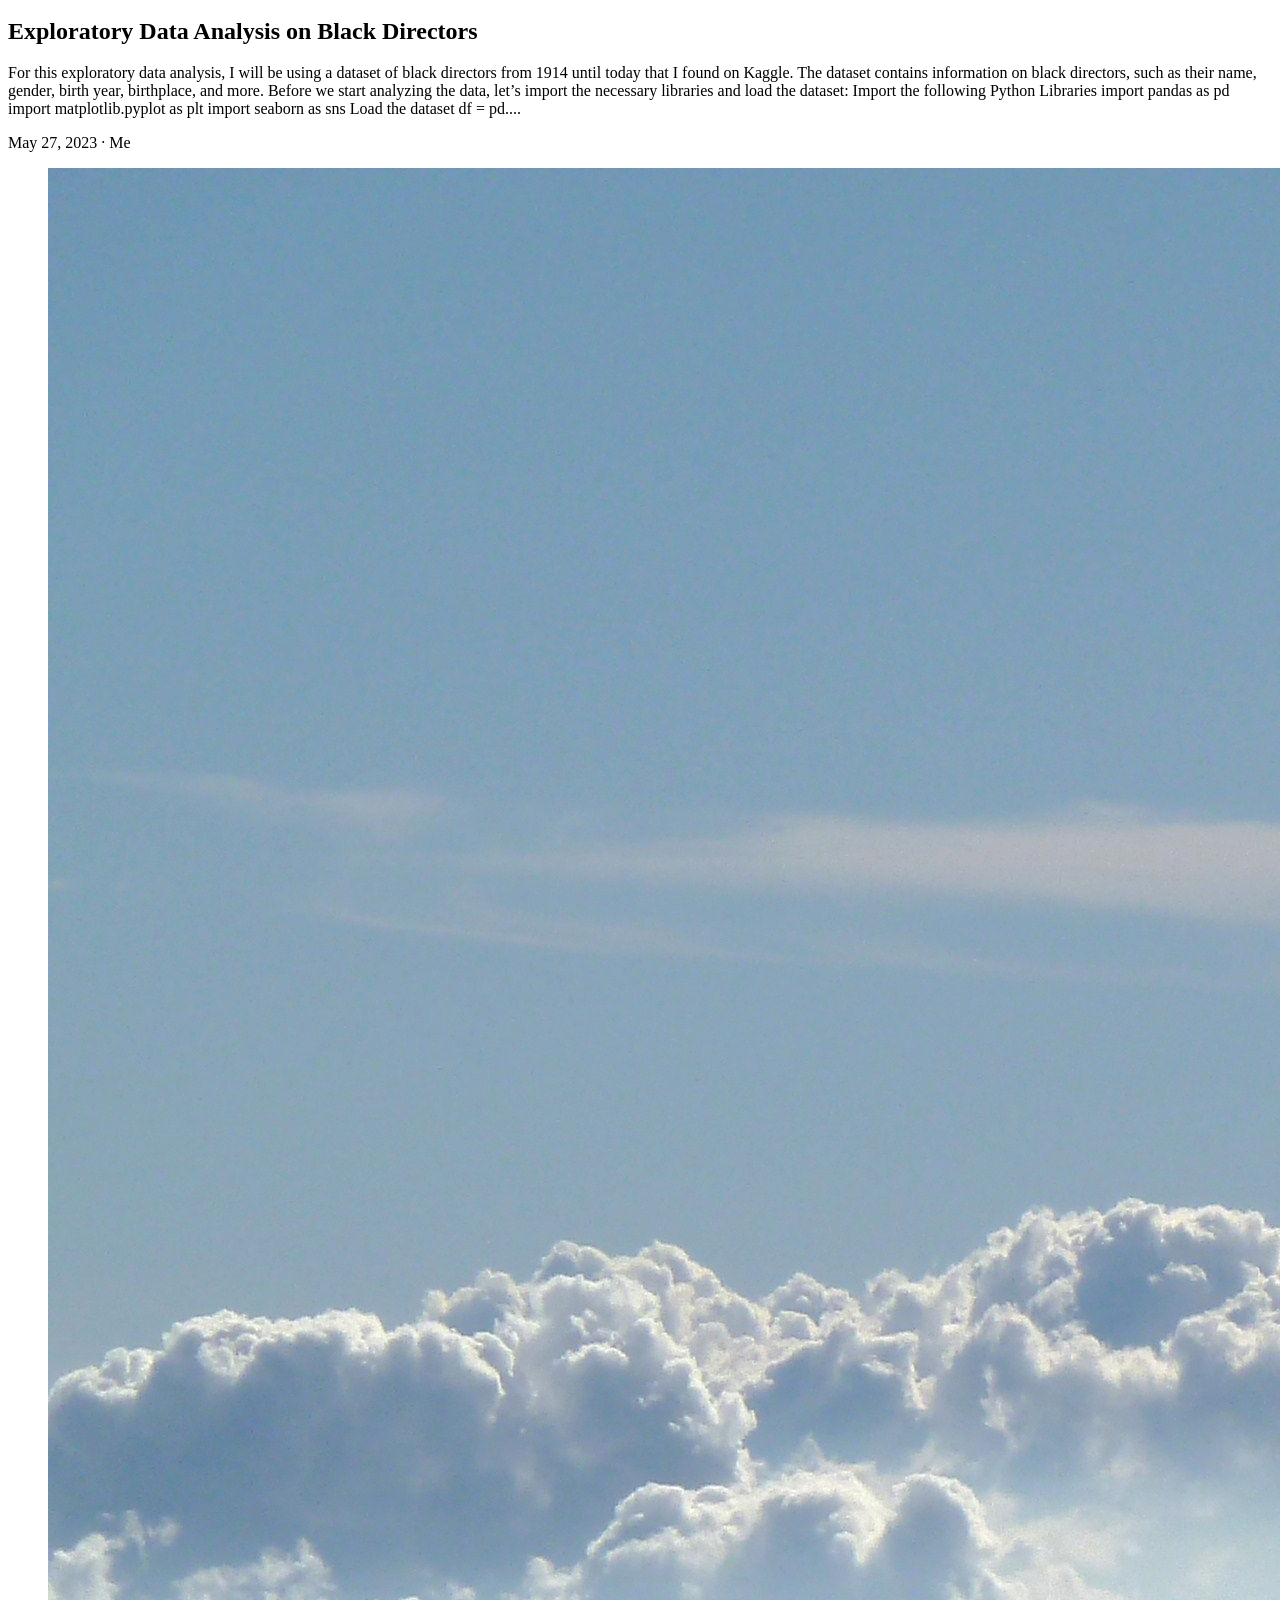
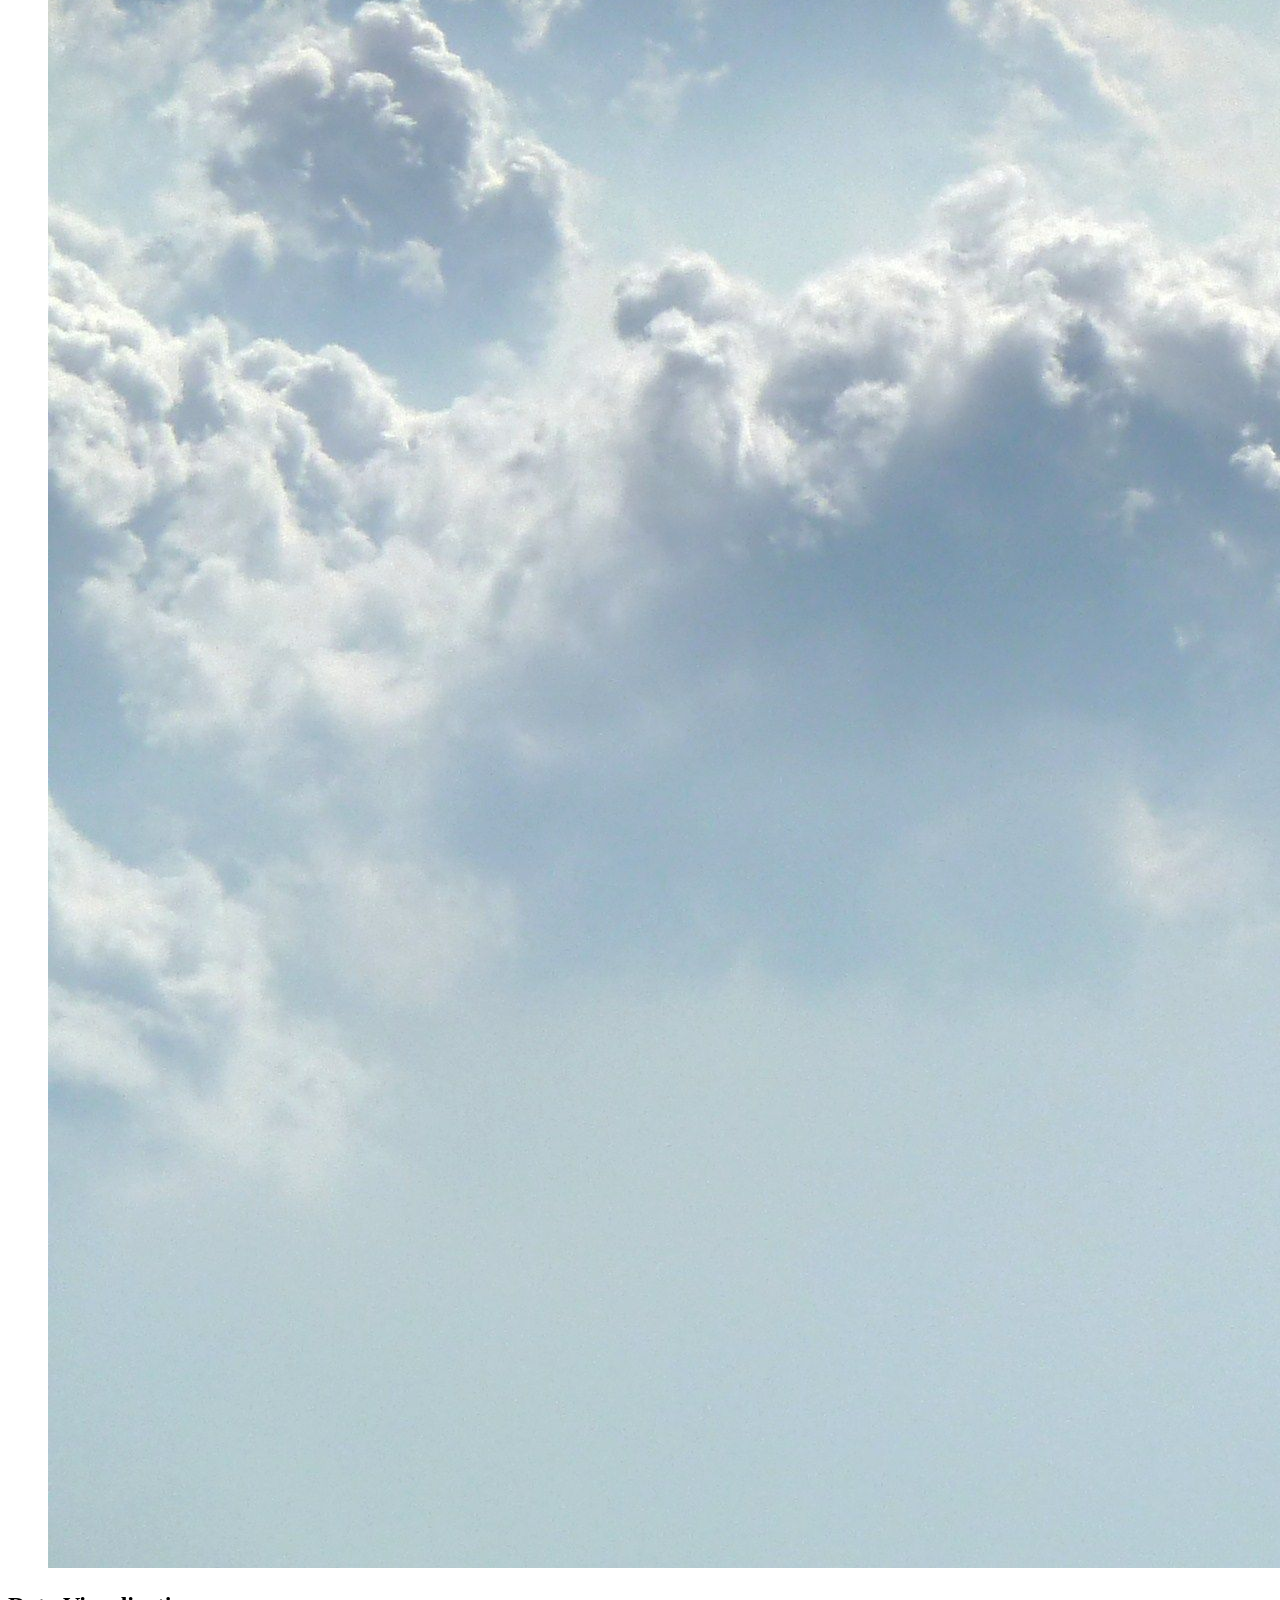
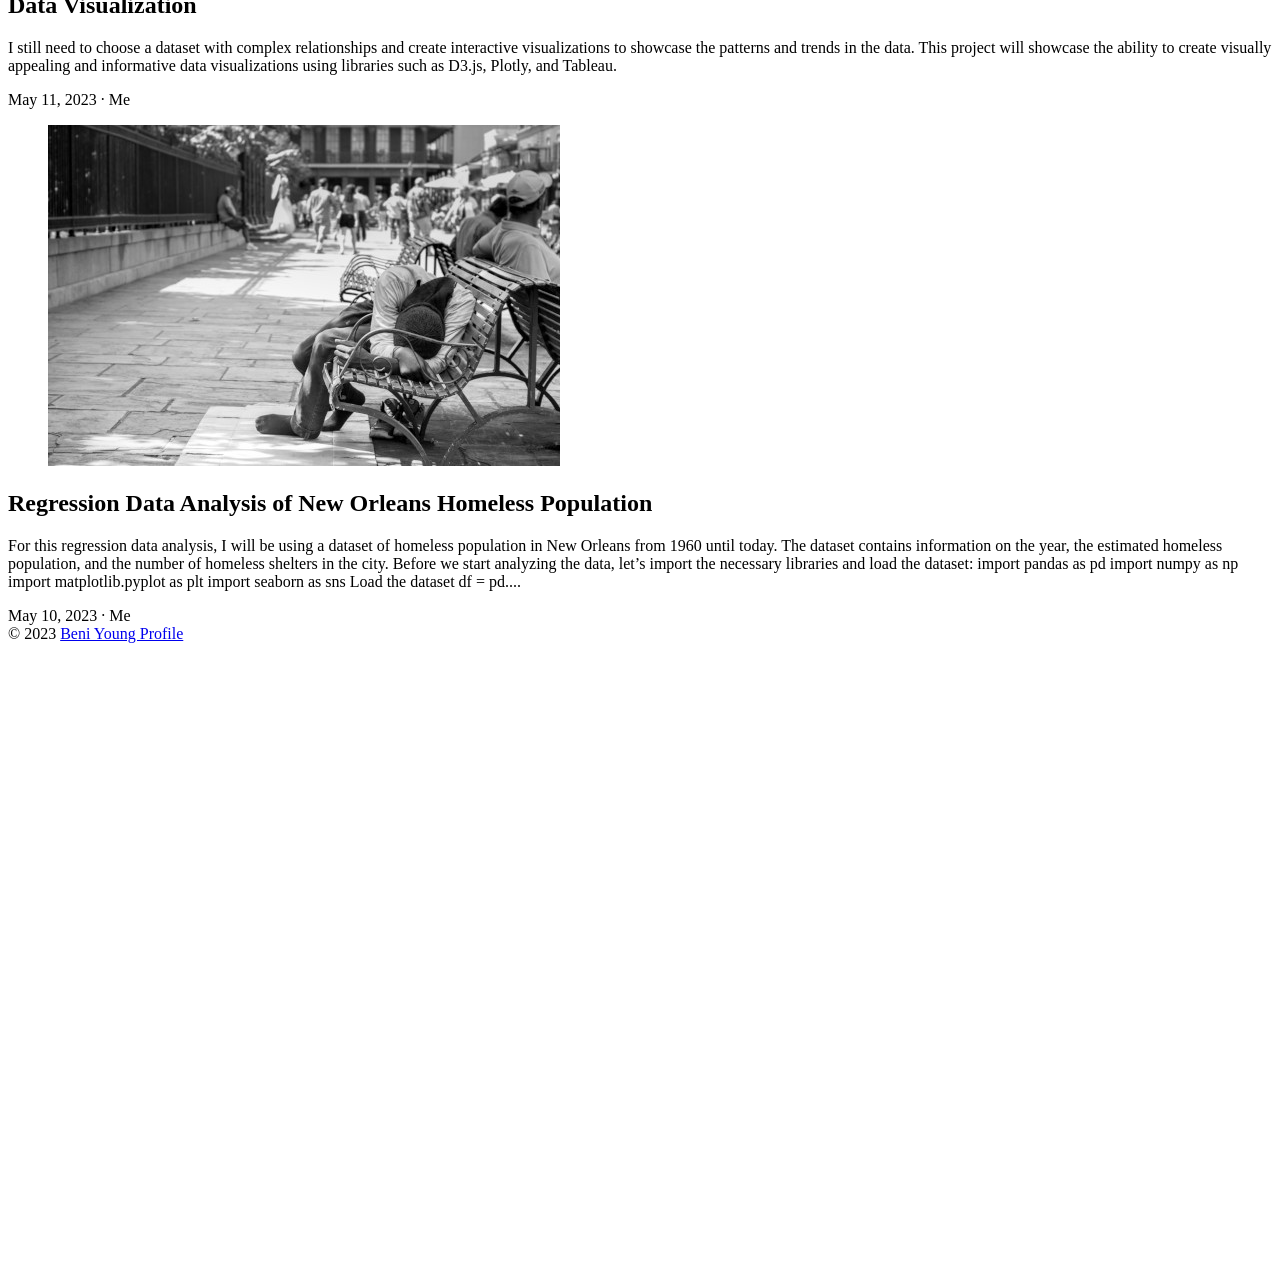
==== commit 57ee9754: "Add files via upload" ====
--- a/index.html
+++ b/index.html
@@ -1,4 +1,4 @@
-<!doctype html><html lang=en dir=auto><head><meta name=generator content="Hugo 0.111.3"><meta charset=utf-8><meta http-equiv=x-ua-compatible content="IE=edge"><meta name=viewport content="width=device-width,initial-scale=1,shrink-to-fit=no"><meta name=robots content="index, follow"><title>Beni Young Profile</title><meta name=keywords content="Blog,Portfolio,Data Analytics,Data Engineer,Data Scientist"><meta name=description content="Beni Young Data Analyst Profile"><meta name=author content="Me"><link rel=canonical href=https://beni-young.github.io/github-portfolio/><meta name=google-site-verification content="XYZabc"><meta name=yandex-verification content="XYZabc"><meta name=msvalidate.01 content="XYZabc"><link crossorigin=anonymous href=/github-portfolio/assets/css/stylesheet.186a7cc9223a728f25d8508c6ff10093c719383ba5f3cd3db9652d49d533005c.css integrity="sha256-GGp8ySI6co8l2FCMb/EAk8cZODul8809uWUtSdUzAFw=" rel="preload stylesheet" as=style><link rel=icon href=https://beni-young.github.io/github-portfolio/%3Clink%20/%20abs%20url%3E><link rel=icon type=image/png sizes=16x16 href=https://beni-young.github.io/github-portfolio/%3Clink%20/%20abs%20url%3E><link rel=icon type=image/png sizes=32x32 href=https://beni-young.github.io/github-portfolio/%3Clink%20/%20abs%20url%3E><link rel=apple-touch-icon href=https://beni-young.github.io/github-portfolio/%3Clink%20/%20abs%20url%3E><link rel=mask-icon href=https://beni-young.github.io/github-portfolio/%3Clink%20/%20abs%20url%3E><meta name=theme-color content="#2e2e33"><meta name=msapplication-TileColor content="#2e2e33"><link rel=alternate type=application/rss+xml href=https://beni-young.github.io/github-portfolio/index.xml><noscript><style>#theme-toggle,.top-link{display:none}</style><style>@media(prefers-color-scheme:dark){:root{--theme:rgb(29, 30, 32);--entry:rgb(46, 46, 51);--primary:rgb(218, 218, 219);--secondary:rgb(155, 156, 157);--tertiary:rgb(65, 66, 68);--content:rgb(196, 196, 197);--hljs-bg:rgb(46, 46, 51);--code-bg:rgb(55, 56, 62);--border:rgb(51, 51, 51)}.list{background:var(--theme)}.list:not(.dark)::-webkit-scrollbar-track{background:0 0}.list:not(.dark)::-webkit-scrollbar-thumb{border-color:var(--theme)}}</style></noscript><script type=application/javascript>var doNotTrack=!1;doNotTrack||(function(e,t,n,s,o,i,a){e.GoogleAnalyticsObject=o,e[o]=e[o]||function(){(e[o].q=e[o].q||[]).push(arguments)},e[o].l=1*new Date,i=t.createElement(n),a=t.getElementsByTagName(n)[0],i.async=1,i.src=s,a.parentNode.insertBefore(i,a)}(window,document,"script","https://www.google-analytics.com/analytics.js","ga"),ga("create","UA-123-45","auto"),ga("send","pageview"))</script><meta property="og:title" content="Beni Young Profile"><meta property="og:description" content="Beni Young Data Analyst Profile"><meta property="og:type" content="website"><meta property="og:url" content="https://beni-young.github.io/github-portfolio/"><meta property="og:site_name" content="Beni Young Profile"><meta name=twitter:card content="summary"><meta name=twitter:title content="Beni Young Profile"><meta name=twitter:description content="Beni Young Data Analyst Profile"><script type=application/ld+json>{"@context":"https://schema.org","@type":"Organization","name":"Beni Young Profile","url":"https://beni-young.github.io/github-portfolio/","description":"Beni Young Data Analyst Profile","thumbnailUrl":"https://beni-young.github.io/github-portfolio/%3Clink%20/%20abs%20url%3E","sameAs":["https://www.linkedin.com/in/beni-young-0531a3235/","https://github.com/beni-young","mailto:beni.young [at] gmail.com"]}</script></head><body class=list id=top><script>window.matchMedia("(prefers-color-scheme: dark)").matches&&document.body.classList.add("dark")</script><header class=header><nav class=nav><div class=logo><a href=https://beni-young.github.io/github-portfolio/ accesskey=h title="portfolio (Alt + H)"><img src=https://beni-young.github.io/apple-touch-icon.png alt aria-label=logo height=35>portfolio</a><div class=logo-switches></div></div><ul id=menu><li><a href=https://beni-young.github.io/github-portfolio/posts/ title=Post><span>Post</span></a></li><li><a href=https://beni-young.github.io/github-portfolio/archives/ title=Archives><span>Archives</span></a></li><li><a href=https://www.linkedin.com/in/beni-young-0531a3235/ title=Linkedin><span>Linkedin</span>&nbsp;<svg fill="none" shape-rendering="geometricPrecision" stroke="currentcolor" stroke-linecap="round" stroke-linejoin="round" stroke-width="2.5" viewBox="0 0 24 24" height="12" width="12"><path d="M18 13v6a2 2 0 01-2 2H5a2 2 0 01-2-2V8a2 2 0 012-2h6"/><path d="M15 3h6v6"/><path d="M10 14 21 3"/></svg></a></li><li><a href=https://github.com/beni-young title=Github><span>Github</span>&nbsp;<svg fill="none" shape-rendering="geometricPrecision" stroke="currentcolor" stroke-linecap="round" stroke-linejoin="round" stroke-width="2.5" viewBox="0 0 24 24" height="12" width="12"><path d="M18 13v6a2 2 0 01-2 2H5a2 2 0 01-2-2V8a2 2 0 012-2h6"/><path d="M15 3h6v6"/><path d="M10 14 21 3"/></svg></a></li></ul></nav></header><main class=main><article class="first-entry home-info"><header class=entry-header><h1>Beni Young</h1></header><div class=entry-content>👾This <img loading=lazy src=/images/tinywow_remove_bg_1358085.png#floatleft alt="Beni Young">
+<!doctype html><html lang=en dir=auto><head><meta name=generator content="Hugo 0.111.3"><meta charset=utf-8><meta http-equiv=x-ua-compatible content="IE=edge"><meta name=viewport content="width=device-width,initial-scale=1,shrink-to-fit=no"><meta name=robots content="index, follow"><title>Beni Young Profile</title><meta name=keywords content="Blog,Portfolio,Data Analytics,Data Engineer,Data Scientist"><meta name=description content="Beni Young Data Analyst Profile"><meta name=author content="Me"><link rel=canonical href=https://beni-young.github.io/github-portfolio/><meta name=google-site-verification content="XYZabc"><meta name=yandex-verification content="XYZabc"><meta name=msvalidate.01 content="XYZabc"><link crossorigin=anonymous href=/github-portfolio/assets/css/stylesheet.186a7cc9223a728f25d8508c6ff10093c719383ba5f3cd3db9652d49d533005c.css integrity="sha256-GGp8ySI6co8l2FCMb/EAk8cZODul8809uWUtSdUzAFw=" rel="preload stylesheet" as=style><link rel=icon href=https://beni-young.github.io/github-portfolio/%3Clink%20/%20abs%20url%3E><link rel=icon type=image/png sizes=16x16 href=https://beni-young.github.io/github-portfolio/%3Clink%20/%20abs%20url%3E><link rel=icon type=image/png sizes=32x32 href=https://beni-young.github.io/github-portfolio/%3Clink%20/%20abs%20url%3E><link rel=apple-touch-icon href=https://beni-young.github.io/github-portfolio/%3Clink%20/%20abs%20url%3E><link rel=mask-icon href=https://beni-young.github.io/github-portfolio/%3Clink%20/%20abs%20url%3E><meta name=theme-color content="#2e2e33"><meta name=msapplication-TileColor content="#2e2e33"><link rel=alternate type=application/rss+xml href=https://beni-young.github.io/github-portfolio/index.xml><noscript><style>#theme-toggle,.top-link{display:none}</style><style>@media(prefers-color-scheme:dark){:root{--theme:rgb(29, 30, 32);--entry:rgb(46, 46, 51);--primary:rgb(218, 218, 219);--secondary:rgb(155, 156, 157);--tertiary:rgb(65, 66, 68);--content:rgb(196, 196, 197);--hljs-bg:rgb(46, 46, 51);--code-bg:rgb(55, 56, 62);--border:rgb(51, 51, 51)}.list{background:var(--theme)}.list:not(.dark)::-webkit-scrollbar-track{background:0 0}.list:not(.dark)::-webkit-scrollbar-thumb{border-color:var(--theme)}}</style></noscript><script type=application/javascript>var doNotTrack=!1;doNotTrack||(function(e,t,n,s,o,i,a){e.GoogleAnalyticsObject=o,e[o]=e[o]||function(){(e[o].q=e[o].q||[]).push(arguments)},e[o].l=1*new Date,i=t.createElement(n),a=t.getElementsByTagName(n)[0],i.async=1,i.src=s,a.parentNode.insertBefore(i,a)}(window,document,"script","https://www.google-analytics.com/analytics.js","ga"),ga("create","UA-123-45","auto"),ga("send","pageview"))</script><meta property="og:title" content="Beni Young Profile"><meta property="og:description" content="Beni Young Data Analyst Profile"><meta property="og:type" content="website"><meta property="og:url" content="https://beni-young.github.io/github-portfolio/"><meta property="og:site_name" content="Beni Young Profile"><meta name=twitter:card content="summary"><meta name=twitter:title content="Beni Young Profile"><meta name=twitter:description content="Beni Young Data Analyst Profile"><script type=application/ld+json>{"@context":"https://schema.org","@type":"Organization","name":"Beni Young Profile","url":"https://beni-young.github.io/github-portfolio/","description":"Beni Young Data Analyst Profile","thumbnailUrl":"https://beni-young.github.io/github-portfolio/%3Clink%20/%20abs%20url%3E","sameAs":["https://www.linkedin.com/in/beni-young-0531a3235/","https://github.com/beni-young","mailto:beni.young [at] gmail.com"]}</script></head><body class=list id=top><script>window.matchMedia("(prefers-color-scheme: dark)").matches&&document.body.classList.add("dark")</script><header class=header><nav class=nav><div class=logo><a href=https://beni-young.github.io/github-portfolio/ accesskey=h title="portfolio (Alt + H)"><img src=https://beni-young.github.io/apple-touch-icon.png alt aria-label=logo height=35>portfolio</a><div class=logo-switches></div></div><ul id=menu><li><a href=https://beni-young.github.io/github-portfolio/posts/ title=Post><span>Post</span></a></li><li><a href=https://beni-young.github.io/github-portfolio/archives/ title=Archives><span>Archives</span></a></li><li><a href=https://www.linkedin.com/in/beni-young-0531a3235/ title=Linkedin><span>Linkedin</span>&nbsp;<svg fill="none" shape-rendering="geometricPrecision" stroke="currentcolor" stroke-linecap="round" stroke-linejoin="round" stroke-width="2.5" viewBox="0 0 24 24" height="12" width="12"><path d="M18 13v6a2 2 0 01-2 2H5a2 2 0 01-2-2V8a2 2 0 012-2h6"/><path d="M15 3h6v6"/><path d="M10 14 21 3"/></svg></a></li><li><a href=https://github.com/beni-young title=Github><span>Github</span>&nbsp;<svg fill="none" shape-rendering="geometricPrecision" stroke="currentcolor" stroke-linecap="round" stroke-linejoin="round" stroke-width="2.5" viewBox="0 0 24 24" height="12" width="12"><path d="M18 13v6a2 2 0 01-2 2H5a2 2 0 01-2-2V8a2 2 0 012-2h6"/><path d="M15 3h6v6"/><path d="M10 14 21 3"/></svg></a></li></ul></nav></header><main class=main><article class="first-entry home-info"><header class=entry-header><h1>Beni Young</h1></header><div class=entry-content>👾This <img loading=lazy src=/github-portfolio/images/tinywow_remove_bg_1358085.png#floatleft alt="Beni Young">
 site is mostly meant to group together stuff I write in various places. It’s mainly focused on data science/data engineer/data analyst projects. I’m new on the scene of data analytics with a background in computer science, programming, machine learning, and statistics. My work spans the full spectrum from solving isolated data problems to building production applications. 👾</div><footer class=entry-footer><div class=social-icons><a href=https://www.linkedin.com/in/beni-young-0531a3235/ target=_blank rel="noopener noreferrer me" title=Linkedin><svg xmlns="http://www.w3.org/2000/svg" viewBox="0 0 24 24" fill="none" stroke="currentcolor" stroke-width="2" stroke-linecap="round" stroke-linejoin="round"><path d="M16 8a6 6 0 016 6v7h-4v-7a2 2 0 00-2-2 2 2 0 00-2 2v7h-4v-7a6 6 0 016-6z"/><rect x="2" y="9" width="4" height="12"/><circle cx="4" cy="4" r="2"/></svg></a><a href=https://github.com/beni-young target=_blank rel="noopener noreferrer me" title=Github><svg xmlns="http://www.w3.org/2000/svg" viewBox="0 0 24 24" fill="none" stroke="currentcolor" stroke-width="2" stroke-linecap="round" stroke-linejoin="round"><path d="M9 19c-5 1.5-5-2.5-7-3m14 6v-3.87a3.37 3.37.0 00-.94-2.61c3.14-.35 6.44-1.54 6.44-7A5.44 5.44.0 0020 4.77 5.07 5.07.0 0019.91 1S18.73.65 16 2.48a13.38 13.38.0 00-7 0C6.27.65 5.09 1 5.09 1A5.07 5.07.0 005 4.77 5.44 5.44.0 003.5 8.55c0 5.42 3.3 6.61 6.44 7A3.37 3.37.0 009 18.13V22"/></svg></a><a href=mailto:beni.young%20[at]%20gmail.com target=_blank rel="noopener noreferrer me" title=Email><svg xmlns="http://www.w3.org/2000/svg" viewBox="0 0 24 21" fill="none" stroke="currentcolor" stroke-width="2" stroke-linecap="round" stroke-linejoin="round"><path d="M4 4h16c1.1.0 2 .9 2 2v12c0 1.1-.9 2-2 2H4c-1.1.0-2-.9-2-2V6c0-1.1.9-2 2-2z"/><polyline points="22,6 12,13 2,6"/></svg></a></div></footer></article><article class=post-entry><header class=entry-header><h2>Uber Data Analytics</h2></header><div class=entry-content><p>I worked on this project to get an understanding on what exactly is involved in Data Engineering. I found this very helpful “Uber Data Analytics” youtube tutorial that went through all the steps from beginning to end of Extract, Transform, and Load of this Uber dataset. I still need to add in the steps to this post, but for now is an outline of what I completed.
 import pandas as pd df = pd....</p></div><footer class=entry-footer><span title='2023-05-29 11:58:08 -0400 -0400'>May 29, 2023</span>&nbsp;·&nbsp;Me</footer><a class=entry-link aria-label="post link to Uber Data Analytics" href=https://beni-young.github.io/github-portfolio/posts/uber-data-analytics/></a></article><article class=post-entry><figure class=entry-cover><img loading=lazy src=https://beni-young.github.io/github-portfolio/images/5AAZ56276FF3ZOBLEAVA4DA6PQ.webp alt></figure><header class=entry-header><h2>Exploratory Data Analysis on Black Directors</h2></header><div class=entry-content><p>For this exploratory data analysis, I will be using a dataset of black directors from 1914 until today that I found on Kaggle. The dataset contains information on black directors, such as their name, gender, birth year, birthplace, and more. Before we start analyzing the data, let’s import the necessary libraries and load the dataset:
 Import the following Python Libraries import pandas as pd import matplotlib.pyplot as plt import seaborn as sns Load the dataset df = pd....</p></div><footer class=entry-footer><span title='2023-05-27 10:58:08 -0400 -0400'>May 27, 2023</span>&nbsp;·&nbsp;Me</footer><a class=entry-link aria-label="post link to Exploratory Data Analysis on Black Directors" href=https://beni-young.github.io/github-portfolio/posts/project-1/></a></article><article class=post-entry><figure class=entry-cover><img loading=lazy src=https://beni-young.github.io/images/clouds_h3.jpg alt></figure><header class=entry-header><h2>Data Visualization</h2></header><div class=entry-content><p>I still need to choose a dataset with complex relationships and create interactive visualizations to showcase the patterns and trends in the data. This project will showcase the ability to create visually appealing and informative data visualizations using libraries such as D3.js, Plotly, and Tableau.</p></div><footer class=entry-footer><span title='2023-05-11 11:13:32 -0400 -0400'>May 11, 2023</span>&nbsp;·&nbsp;Me</footer><a class=entry-link aria-label="post link to Data Visualization" href=https://beni-young.github.io/github-portfolio/posts/project-3/></a></article><article class=post-entry><figure class=entry-cover><img loading=lazy src=https://beni-young.github.io/github-portfolio/images/22158864631_8f5ec40372_k.jpg alt></figure><header class=entry-header><h2>Regression Data Analysis of New Orleans Homeless Population</h2></header><div class=entry-content><p>For this regression data analysis, I will be using a dataset of homeless population in New Orleans from 1960 until today. The dataset contains information on the year, the estimated homeless population, and the number of homeless shelters in the city. Before we start analyzing the data, let’s import the necessary libraries and load the dataset:
